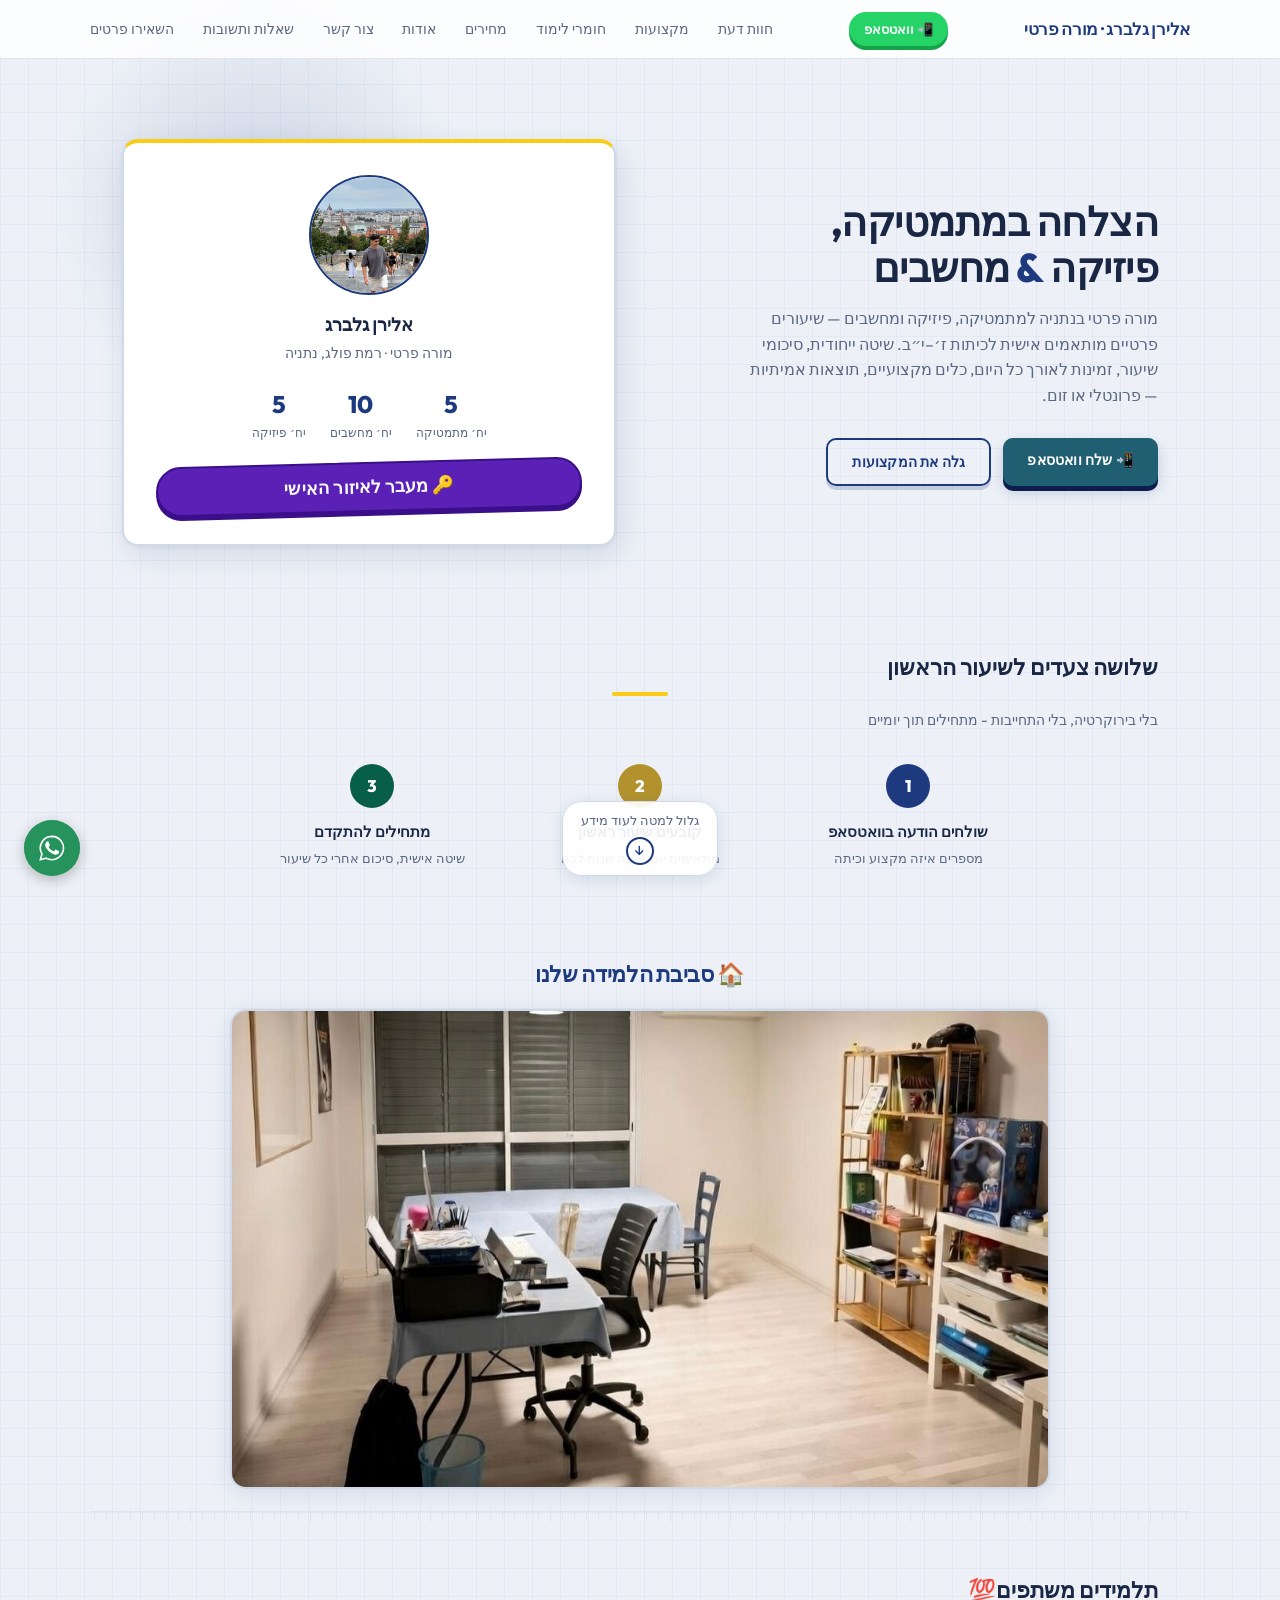
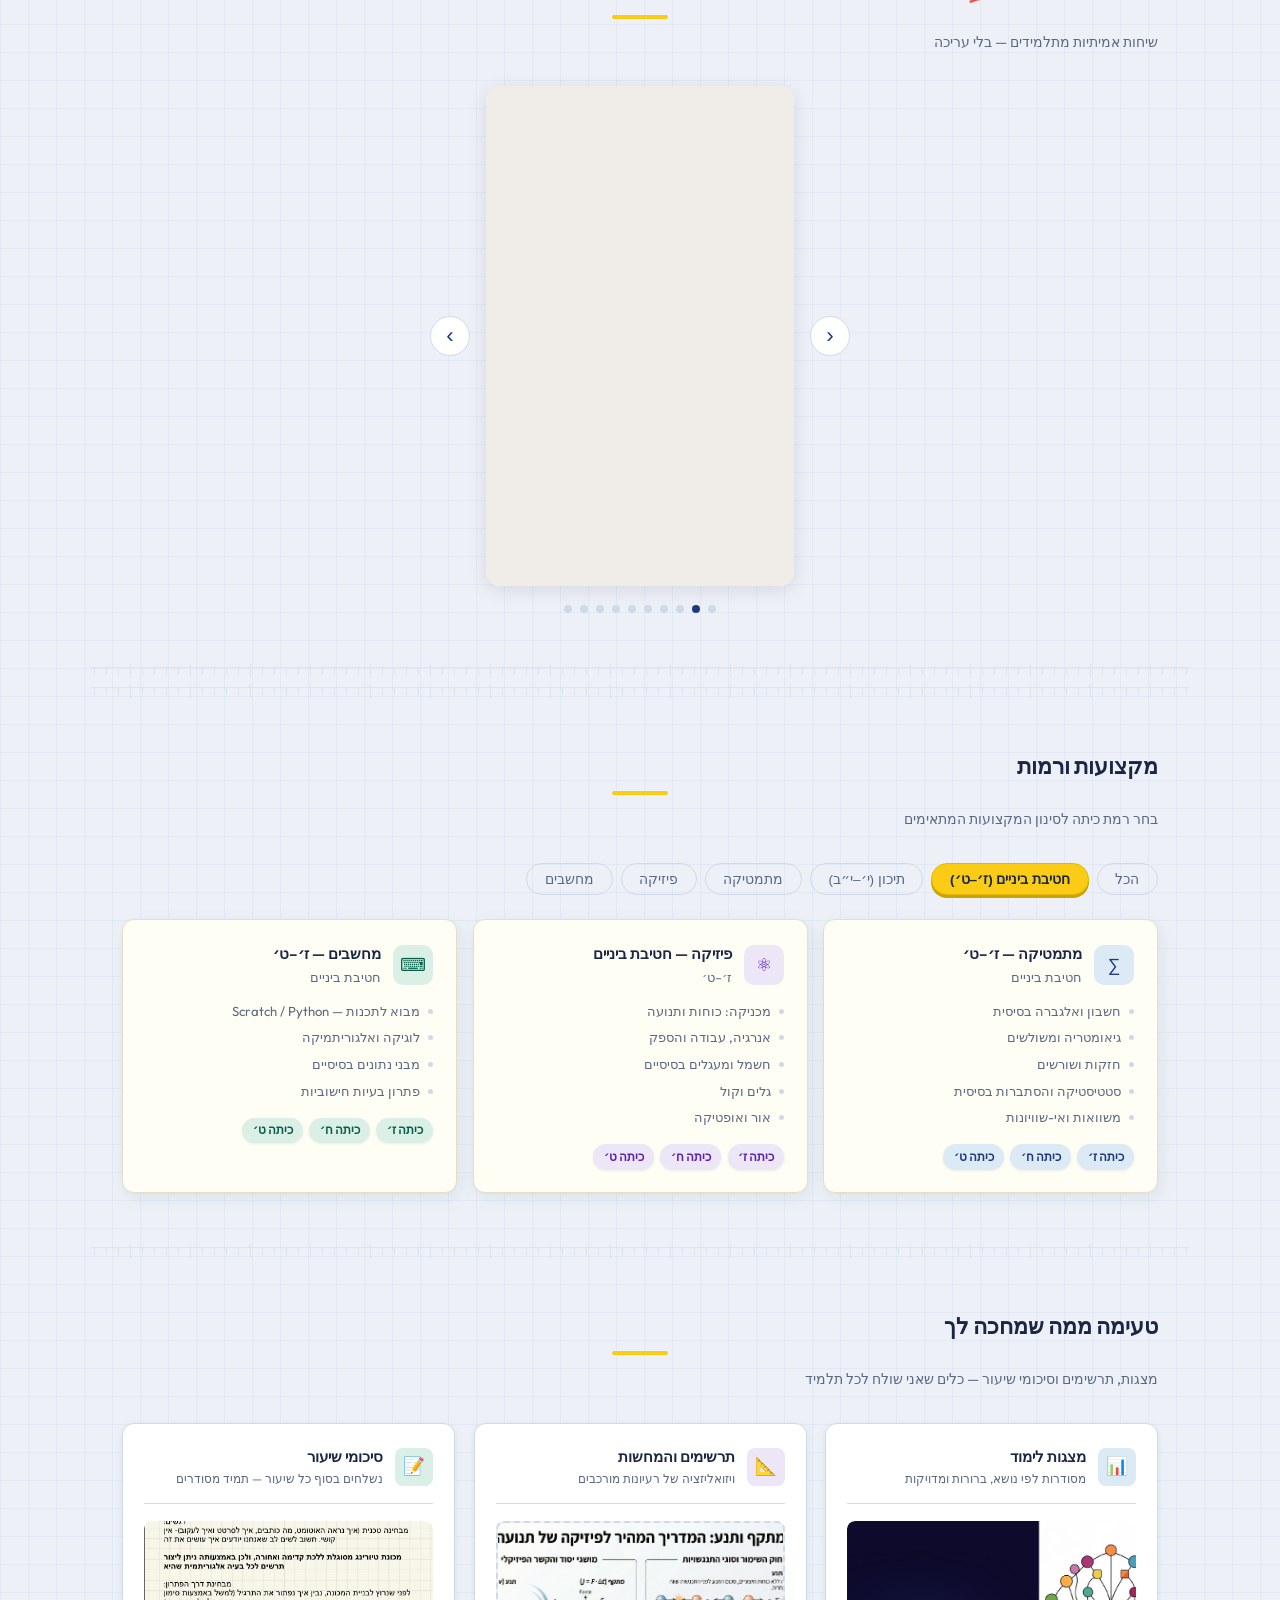
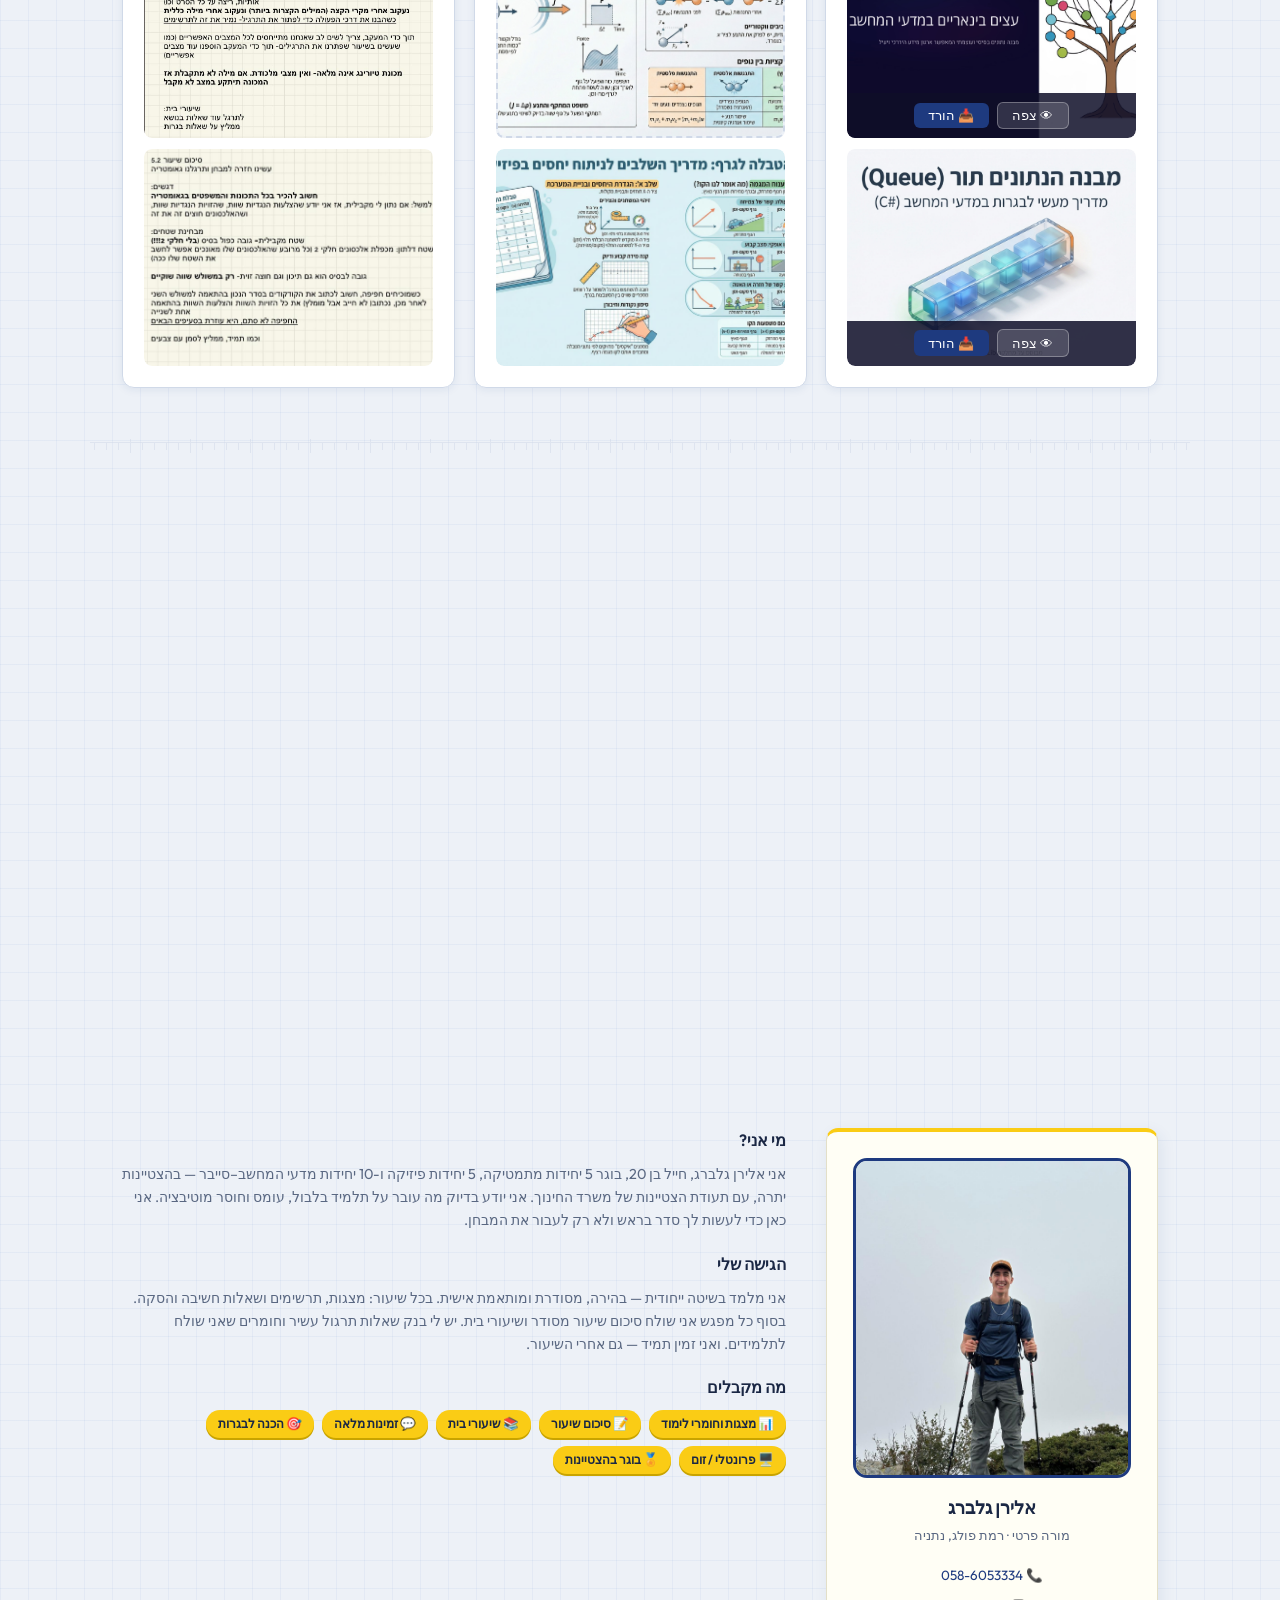
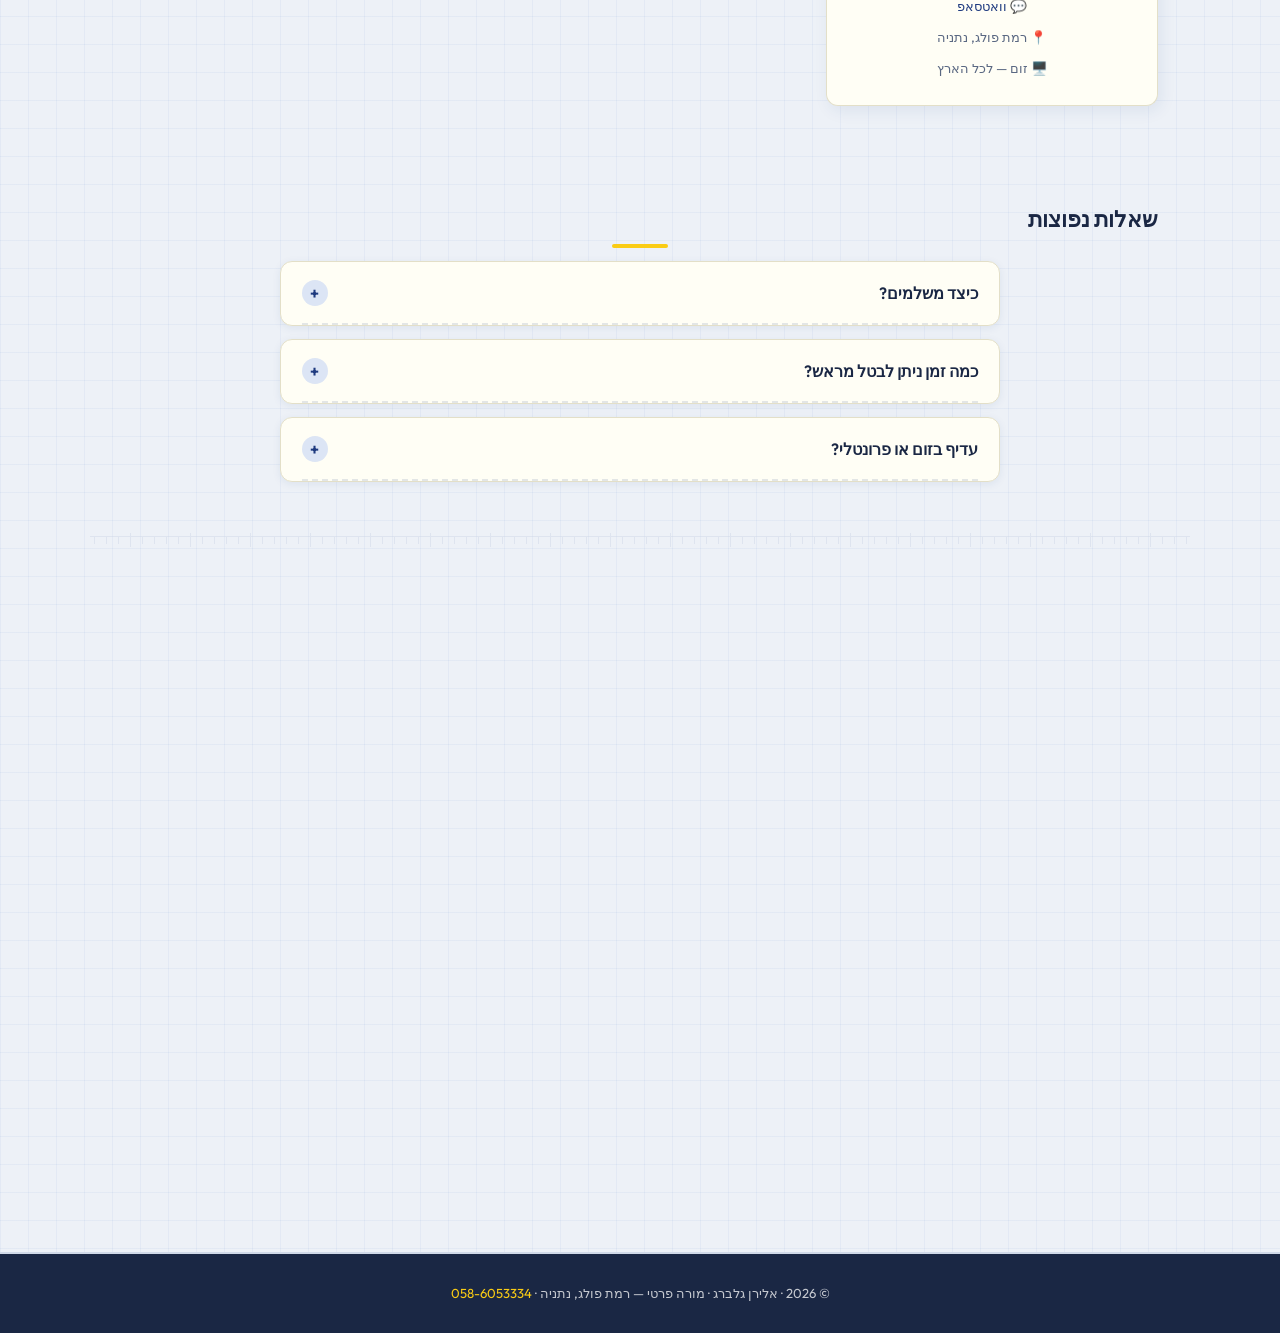
==== index.html @ 7b535baf "תיקון ביצועים: גלילה נתקעת בנייד - האנימציה הפועמת החליפה box-shadow box-shadow היה מונפש (הזוהר הפו" ====
<!DOCTYPE html>
<html lang="he" dir="rtl">
<head>
  <meta charset="UTF-8" />
  <meta name="viewport" content="width=device-width, initial-scale=1.0"/>
  <title>אלירן גלברג – מורה פרטי בנתניה למתמטיקה, פיזיקה ומחשבים</title>

  <!-- Google Search Console ownership verification -->
  <meta name="google-site-verification" content="GJCF4a9fQzvKTkBJ-kj8_UziBl5VFiiZdixkwzRqY7s" />

  <!-- Google Analytics (GA4) - checklist #3, docs/BUSINESS_AUDIT_CHECKLIST.md -->
  <script async src="https://www.googletagmanager.com/gtag/js?id=G-4ZDCJGZPZL"></script>
  <script>
    window.dataLayer = window.dataLayer || [];
    function gtag(){dataLayer.push(arguments);}
    gtag('js', new Date());
    gtag('config', 'G-4ZDCJGZPZL');
  </script>

  <meta name="description" content="אלירן גלברג, מורה פרטי בנתניה למתמטיקה, פיזיקה ומחשבים (כיתות ז׳–י״ב) - פרונטלי ברמת פולג או בזום לכל הארץ. שיטה ייחודית, סיכומי שיעור, שיעורי בית וזמינות מלאה לשאלות."/>
  <meta name="keywords" content="מורה פרטי, מתמטיקה, פיזיקה, מדעי המחשב, נתניה, רמת פולג, שיעורים פרטיים, בגרות"/>
  <link rel="canonical" href="https://elirangelberg.com/"/>
  <meta name="theme-color" content="#1e3a7f"/>

  <!-- Open Graph / WhatsApp / Facebook link previews -->
  <meta property="og:type" content="website"/>
  <meta property="og:locale" content="he_IL"/>
  <meta property="og:site_name" content="אלירן גלברג - מורה פרטי בנתניה"/>
  <meta property="og:title" content="אלירן גלברג – מורה פרטי בנתניה למתמטיקה, פיזיקה ומחשבים"/>
  <meta property="og:description" content="שיעורים פרטיים מותאמים אישית לכיתות ז׳–י״ב. שיטה ייחודית, סיכומי שיעור, זמינות לאורך כל היום - פרונטלי ברמת פולג נתניה, או בזום לכל הארץ."/>
  <meta property="og:url" content="https://elirangelberg.com/"/>
  <meta property="og:image" content="https://elirangelberg.com/images/img_1.jpg"/>

  <!-- Twitter/X card (falls back to the same OG tags almost everywhere, but
       some link-preview bots only look for these) -->
  <meta name="twitter:card" content="summary_large_image"/>
  <meta name="twitter:title" content="אלירן גלברג – מורה פרטי בנתניה למתמטיקה, פיזיקה ומחשבים"/>
  <meta name="twitter:description" content="שיעורים פרטיים מותאמים אישית לכיתות ז׳–י״ב - פרונטלי ברמת פולג נתניה, או בזום לכל הארץ."/>
  <meta name="twitter:image" content="https://elirangelberg.com/images/img_1.jpg"/>

  <!-- Inline SVG favicon - no separate icon file needed -->
  <link rel="icon" href="data:image/svg+xml,%3Csvg xmlns='http://www.w3.org/2000/svg' viewBox='0 0 100 100'%3E%3Crect width='100' height='100' rx='22' fill='%231e3a7f'/%3E%3Ctext x='50' y='70' font-size='58' text-anchor='middle'%3E%F0%9F%8E%93%3C/text%3E%3C/svg%3E"/>

  <script type="application/ld+json">
  {
    "@context": "https://schema.org",
    "@type": "Person",
    "name": "אלירן גלברג",
    "jobTitle": "מורה פרטי",
    "url": "https://elirangelberg.com",
    "image": "https://elirangelberg.com/images/img_1.jpg",
    "telephone": "+972586053334",
    "address": {
      "@type": "PostalAddress",
      "addressLocality": "נתניה",
      "addressRegion": "רמת פולג",
      "addressCountry": "IL"
    },
    "knowsAbout": ["מתמטיקה", "פיזיקה", "מדעי המחשב"],
    "areaServed": [
      { "@type": "City", "name": "נתניה" },
      { "@type": "AdministrativeArea", "name": "ישראל" }
    ],
    "makesOffer": [
      { "@type": "Offer", "itemOffered": { "@type": "Service", "name": "שיעורים פרטיים במתמטיקה בנתניה" } },
      { "@type": "Offer", "itemOffered": { "@type": "Service", "name": "שיעורים פרטיים בפיזיקה בנתניה" } },
      { "@type": "Offer", "itemOffered": { "@type": "Service", "name": "שיעורים פרטיים במדעי המחשב בנתניה" } }
    ]
  }
  </script>

  <link rel="preconnect" href="https://fonts.googleapis.com">
  <link rel="preconnect" href="https://fonts.gstatic.com" crossorigin>
  <link href="https://fonts.googleapis.com/css2?family=Outfit:wght@300;400;500;600;700;800&display=swap" rel="stylesheet">
  <style>
    :root {
      --bg: #edf1f7;
      --surface: #ffffff;
      --border: #d0d9e8;
      --text: #1a2744;
      --muted: #5a6882;
      --accent: #1e3a7f;
      --accent-light: #dce5f5;
      --tag-math: #1e3a7f;
      --tag-physics: #5b21b6;
      --tag-cs: #065f46;
      --radius: 12px;
      --shadow: 0 2px 8px rgba(30,58,127,0.08);
      --yellow: #FACC15;
      --navy-dark: #0d1e4d;
    }

    * { box-sizing: border-box; margin: 0; padding: 0; }

    body {
      font-family: 'Outfit', 'Segoe UI', 'Helvetica Neue', Arial, sans-serif;
      background-color: var(--bg);
      background-image:
        linear-gradient(rgba(99,132,199,0.07) 1px, transparent 1px),
        linear-gradient(90deg, rgba(99,132,199,0.07) 1px, transparent 1px);
      background-size: 28px 28px;
      color: var(--text);
      font-size: 15px;
      line-height: 1.6;
    }

    /* ─── NAV ─── */
    nav {
      background: rgba(255,255,255,0.82);
      backdrop-filter: blur(16px);
      -webkit-backdrop-filter: blur(16px);
      border-bottom: 1px solid rgba(208,217,232,0.7);
      position: sticky;
      top: 0;
      z-index: 100;
      padding: 0 2rem;
    }
    .nav-inner {
      max-width: 1100px;
      margin: auto;
      display: flex;
      align-items: center;
      justify-content: space-between;
      height: 58px;
    }
    .nav-logo {
      font-size: 1.05rem;
      font-weight: 700;
      color: var(--accent);
      text-decoration: none;
      letter-spacing: -0.3px;
    }
    .nav-links {
      display: flex;
      gap: 1.8rem;
      list-style: none;
    }
    .nav-links a {
      color: var(--muted);
      text-decoration: none;
      font-size: 0.88rem;
      transition: color .2s;
    }
    .nav-links a:hover { color: var(--accent); }
    .nav-wa-btn {
      box-shadow: 0 4px 0 #15a349;
      display: inline-flex;
      align-items: center;
      gap: .4rem;
      background: #25d366;
      color: #fff !important;
      text-decoration: none;
      font-size: .82rem;
      font-weight: 600;
      padding: .4rem .95rem;
      border-radius: 20px;
      white-space: nowrap;
      transition: background .2s, transform .15s;
      flex-shrink: 0;
    }
    .nav-wa-btn:hover { background: #1ebe5a; transform: scale(1.04); box-shadow: 0 3px 0 #15a349; }

    .portal-btn {
      display: block;
      width: 100%;
      margin-top: 1.25rem;
      text-align: center;
      box-sizing: border-box;
    }
    /* Deliberately breaks from the navy .btn-primary look used everywhere
       else on the page - violet + a slight tilt, so this one CTA (the
       actual product, not just a marketing link) doesn't blend into the
       row of navy buttons around it. Violet instead of yellow: the key
       emoji itself renders yellow/gold, so a yellow button swallowed it -
       violet (already used for the physics tag elsewhere on the page)
       makes the emoji pop instead of disappearing into the background. */
    .btn.portal-btn {
      background: var(--tag-physics);
      color: #fff !important;
      border: 2px solid #3b0f8a;
      border-radius: 999px;
      box-shadow: 0 4px 0 #3b0f8a;
      transform: rotate(-1.5deg);
      font-size: 1.1rem;
      font-weight: 700;
      padding: .55rem 1.25rem;
      white-space: nowrap;
    }
    .btn.portal-btn:hover {
      background: var(--tag-physics);
      transform: rotate(0deg) translateY(-2px);
      box-shadow: 0 6px 0 #3b0f8a;
    }
    .btn.portal-btn:active {
      transform: rotate(0deg) translateY(2px);
      box-shadow: 0 1px 0 #3b0f8a;
    }

    /* ─── HERO ─── */
    .hero {
      position: relative;
      max-width: 1100px;
      margin: 0 auto;
      padding: 5rem 2rem 3.5rem;
      display: grid;
      grid-template-columns: 1fr 1fr;
      gap: 3rem;
      align-items: center;
    }
    /* Slow-drifting blurred glow behind the hero - ambient movement instead
       of a static flat background, the kind of subtle motion that reads as
       "considered" rather than "AI template" without being distracting. */
    .hero-glow {
      position: absolute;
      top: -60px;
      inset-inline-end: -40px;
      width: 420px;
      height: 420px;
      background: radial-gradient(circle, rgba(30,58,127,0.16) 0%, rgba(30,58,127,0) 70%);
      filter: blur(10px);
      pointer-events: none;
      z-index: 0;
      will-change: transform;
      animation: heroGlowDrift 14s ease-in-out infinite;
    }
    @keyframes heroGlowDrift {
      0%, 100% { transform: translate(0, 0) scale(1); }
      50% { transform: translate(-24px, 20px) scale(1.08); }
    }
    .hero-text, .hero-card { position: relative; z-index: 1; }
    @media (prefers-reduced-motion: reduce) {
      .hero-glow { animation: none; }
    }
    .hero-text h1 {
      font-size: 2.5rem;
      font-weight: 800;
      line-height: 1.15;
      letter-spacing: -0.5px;
      margin-bottom: 1rem;
    }
    .hero-text h1 span { color: var(--accent); }
    .hero-text p {
      color: var(--muted);
      font-size: 1rem;
      max-width: 420px;
      margin-bottom: 2rem;
    }
    .hero-btns { display: flex; gap: .75rem; flex-wrap: wrap; }
    .btn {
      display: inline-block;
      padding: .65rem 1.5rem;
      border-radius: 10px;
      font-size: .9rem;
      font-weight: 600;
      cursor: pointer;
      text-decoration: none;
      transition: transform .1s ease, box-shadow .1s ease;
      letter-spacing: 0.2px;
    }
    .btn-primary {
      background: var(--accent);
      color: #fff;
      box-shadow: 0 5px 0 var(--navy-dark), 0 6px 14px rgba(30,58,127,0.22);
      transform: translateY(-2px);
    }
    .btn-primary:hover {
      background: #162f6a;
      transform: translateY(0px);
      box-shadow: 0 2px 0 var(--navy-dark), 0 3px 8px rgba(30,58,127,0.18);
    }
    .btn-outline {
      border: 2px solid var(--accent);
      color: var(--accent);
      background: transparent;
      box-shadow: 0 4px 0 rgba(30,58,127,0.2);
      transform: translateY(-2px);
    }
    .btn-outline:hover {
      background: var(--accent-light);
      transform: translateY(0px);
      box-shadow: 0 1px 0 rgba(30,58,127,0.15);
    }

    .hero-card {
      background: #ffffff;
      border: 2px solid var(--border);
      border-top: 4px solid var(--yellow);
      border-radius: 16px;
      padding: 2rem;
      box-shadow: 6px 10px 30px rgba(30,58,127,0.12), 0 2px 6px rgba(0,0,0,0.05);
      text-align: center;
      animation: float 5s ease-in-out infinite;
    }
    @keyframes float {
      0%, 100% { transform: translateY(0px); }
      50% { transform: translateY(-8px); }
    }
    .hero-avatar {
      width: 80px;
      height: 80px;
      border-radius: 50%;
      background: var(--accent-light);
      border: 2px solid var(--accent);
      display: flex;
      align-items: center;
      justify-content: center;
      font-size: 2rem;
      margin: 0 auto 1rem;
      color: var(--accent);
    }
    .hero-card h3 { font-size: 1.1rem; font-weight: 600; margin-bottom: .25rem; }
    .hero-card .subtitle { color: var(--muted); font-size: .85rem; margin-bottom: 1.25rem; }
    .stat-row { display: flex; justify-content: center; gap: 1.5rem; }
    .stat { text-align: center; }
    .stat-num { font-size: 1.5rem; font-weight: 800; color: var(--accent); }
    .stat-label { font-size: .75rem; color: var(--muted); }

    /* ─── FLOATING WHATSAPP BUTTON ─── */
    .floating-wa {
      position: fixed;
      bottom: 24px;
      left: 24px;
      z-index: 250;
      width: 56px;
      height: 56px;
      border-radius: 50%;
      background: #25945c;
      display: flex;
      align-items: center;
      justify-content: center;
      box-shadow: 0 4px 14px rgba(0,0,0,0.25);
      animation: fadeInScale 0.5s ease 0.8s both;
    }
    .floating-wa:hover { transform: scale(1.05); }
    @keyframes fadeInScale {
      from { opacity: 0; transform: scale(0.6); }
      to { opacity: 1; transform: scale(1); }
    }
    /* The pulse is a separate layer that only animates transform/opacity
       (compositor-only properties) instead of animating box-shadow on the
       button itself - animating box-shadow forces a repaint on every frame,
       which is exactly what was causing the scroll jank on mobile (a
       position:fixed element repainting throughout the whole page, not
       just near the hero). transform/opacity run on the GPU compositor
       thread and don't touch layout or paint during scroll. */
    .floating-wa::after {
      content: '';
      position: absolute;
      inset: 0;
      border-radius: 50%;
      background: rgba(37,148,92,0.55);
      z-index: -1;
      animation: pulseRing 2.4s ease-out 2s infinite;
    }
    @keyframes pulseRing {
      0% { transform: scale(1); opacity: 0.6; }
      100% { transform: scale(1.7); opacity: 0; }
    }
    /* Hero WhatsApp CTA gets the same pulse-ring treatment - scoped to this
       one class so it doesn't apply to every .btn-primary on the page
       (pricing, contact form, etc.), just the single highest-intent action
       above the fold. */
    .hero-wa-pulse { position: relative; }
    .hero-wa-pulse::after {
      content: '';
      position: absolute;
      inset: 0;
      border-radius: inherit;
      background: rgba(37,148,92,0.4);
      z-index: -1;
      animation: pulseRing 2.4s ease-out 2.5s infinite;
    }
    @media (prefers-reduced-motion: reduce) {
      .floating-wa::after, .hero-wa-pulse::after { animation: none; display: none; }
    }

    /* ─── HOW IT WORKS (3 steps) ─── */
    .steps-row { display: flex; justify-content: center; gap: 1.75rem; flex-wrap: wrap; }
    .step { flex: 1 1 200px; max-width: 240px; text-align: center; }
    .step-num {
      width: 44px; height: 44px; margin: 0 auto 0.75rem;
      border-radius: 50%; display: flex; align-items: center; justify-content: center;
      font-weight: 800; font-size: 1.05rem; color: #fff;
    }
    .step:nth-child(1) .step-num { background: var(--accent); }
    .step:nth-child(2) .step-num { background: #b3922e; }
    .step:nth-child(3) .step-num { background: var(--tag-cs); }
    .step-title { font-size: .92rem; font-weight: 700; margin-bottom: .3rem; }
    .step-sub { font-size: .8rem; color: var(--muted); }

    /* ─── SCROLL INDICATOR ─── */
    .scroll-indicator {
      position: fixed;
      bottom: 24px;
      left: 50%;
      transform: translateX(-50%);
      z-index: 200;
      display: flex;
      flex-direction: column;
      align-items: center;
      gap: 6px;
      cursor: pointer;
      color: var(--muted);
      font-size: 0.82rem;
      background: rgba(255,255,255,0.92);
      border: 1px solid var(--border);
      border-radius: 20px;
      padding: 8px 18px 10px;
      box-shadow: 0 4px 16px rgba(30,58,127,0.13);
      transition: opacity 0.4s ease, visibility 0.4s ease;
      white-space: nowrap;
      animation: fadeInUp 1s ease 0.8s both;
    }
    .scroll-indicator.hidden {
      opacity: 0;
      visibility: hidden;
      pointer-events: none;
    }
    .scroll-arrow {
      width: 28px;
      height: 28px;
      border: 2px solid var(--accent);
      border-radius: 50%;
      display: flex;
      align-items: center;
      justify-content: center;
      font-size: 1rem;
      color: var(--accent);
      animation: bounce 1.8s ease-in-out infinite;
    }
    @keyframes bounce {
      0%, 100% { transform: translateY(0); }
      50% { transform: translateY(5px); }
    }
    @keyframes fadeInUp {
      from { opacity: 0; transform: translateX(-50%) translateY(10px); }
      to { opacity: 1; transform: translateX(-50%) translateY(0); }
    }

    /* ─── SECTION ─── */
    section { max-width: 1100px; margin: 0 auto; padding: 3rem 2rem; }
    .section-title {
      font-size: 1.4rem;
      font-weight: 700;
      margin-bottom: .8rem;
      color: var(--text);
    }
    .section-title::after {
      content: '';
      display: block;
      width: 56px;
      height: 4px;
      background: var(--yellow);
      border-radius: 2px;
      margin: 6px auto 0;
    }
    .section-sub {
      color: var(--muted);
      font-size: .9rem;
      margin-bottom: 2rem;
    }
    hr.divider {
      border: none;
      max-width: 1100px;
      margin: 0 auto;
      height: 20px;
      background-image:
        linear-gradient(var(--border) 1px, transparent 1px),
        repeating-linear-gradient(90deg, var(--border) 0, var(--border) 1px, transparent 1px, transparent 12px),
        repeating-linear-gradient(90deg, var(--border) 0, var(--border) 1px, transparent 1px, transparent 60px);
      background-size: 100% 8px, 12px 8px, 60px 14px;
      background-position: center center, center center, center center;
      background-repeat: no-repeat, repeat-x, repeat-x;
      opacity: 0.5;
    }

    /* ─── TABS ─── */
    .tabs {
      display: flex;
      gap: .5rem;
      margin-bottom: 1.5rem;
      flex-wrap: wrap;
    }
    .tab {
      padding: .45rem 1.1rem;
      border-radius: 999px;
      border: 1.5px solid var(--border);
      background: transparent;
      font-size: .85rem;
      cursor: pointer;
      color: var(--muted);
      transition: all .2s;
    }
    .tab.active, .tab:hover {
      background: var(--yellow);
      color: var(--text);
      border-color: #e8b800;
      box-shadow: 0 3px 0 #c9a400;
      font-weight: 600;
    }

    /* ─── SUBJECT CARDS ─── */
    .cards-grid {
      display: grid;
      grid-template-columns: repeat(auto-fill, minmax(280px, 1fr));
      gap: 1rem;
    }
    .card {
      position: relative;
      overflow: hidden;
      background: #fffef5;
      border: 1px solid #e3dfc8;
      border-radius: var(--radius);
      padding: 1.4rem;
      box-shadow: 3px 5px 18px rgba(30,58,127,0.08), 0 1px 3px rgba(0,0,0,0.04);
      transition: box-shadow .25s, transform .25s;
      transform-origin: center center;
    }
    /* Cursor-following spotlight - a soft light that tracks the pointer,
       shown only on hover (JS sets --mx/--my per pointer position). */
    .card::before {
      content: '';
      position: absolute;
      inset: 0;
      background: radial-gradient(220px circle at var(--mx, 50%) var(--my, 50%), rgba(30,58,127,0.10), transparent 70%);
      opacity: 0;
      transition: opacity .3s;
      pointer-events: none;
    }
    .card:hover::before { opacity: 1; }
    .card:nth-child(3n+1) { transform: rotate(-0.7deg); }
    .card:nth-child(3n+2) { transform: rotate(0.5deg); }
    .card:nth-child(3n+3) { transform: rotate(-0.4deg); }
    .card:hover {
      box-shadow: 4px 10px 28px rgba(30,58,127,0.14);
      transform: rotate(0deg) translateY(-4px) !important;
    }

    .card-header {
      display: flex;
      align-items: center;
      gap: .75rem;
      margin-bottom: .85rem;
    }
    .card-icon {
      width: 40px;
      height: 40px;
      border-radius: 10px;
      display: flex;
      align-items: center;
      justify-content: center;
      font-size: 1.1rem;
      flex-shrink: 0;
    }
    .icon-math { background: #dbeaf5; color: var(--tag-math); }
    .icon-phys { background: #ece6f7; color: var(--tag-physics); }
    .icon-cs   { background: #daf0e7; color: var(--tag-cs); }
    .icon-gen  { background: #fef3e2; color: #8a5c00; }

    .card-title { font-size: .95rem; font-weight: 600; }
    .card-sub   { font-size: .8rem; color: var(--muted); }

    .topics { list-style: none; display: flex; flex-direction: column; gap: .35rem; }
    .topics li {
      font-size: .82rem;
      color: var(--muted);
      display: flex;
      align-items: center;
      gap: .5rem;
    }
    .topics li::before {
      content: '';
      width: 5px;
      height: 5px;
      border-radius: 50%;
      background: var(--border);
      flex-shrink: 0;
    }

    .card-badges {
      display: flex;
      flex-wrap: wrap;
      gap: .4rem;
      margin-top: 1rem;
    }
    .badge {
      font-size: .72rem;
      padding: .22rem .65rem;
      border-radius: 999px;
      font-weight: 600;
      box-shadow: 0 1px 3px rgba(0,0,0,0.08);
    }
    .badge-math  { background: #dbeaf5; color: var(--tag-math); }
    .badge-phys  { background: #ece6f7; color: var(--tag-physics); }
    .badge-cs    { background: #daf0e7; color: var(--tag-cs); }
    .badge-units { background: #fef3e2; color: #6b4500; }

    /* ─── ABOUT ─── */
    .about-grid {
      display: grid;
      grid-template-columns: 1fr 2fr;
      gap: 2.5rem;
      align-items: start;
    }
    .about-sidebar {
      background: #fffef5;
      border: 1px solid #e3dfc8;
      border-top: 4px solid var(--yellow);
      border-radius: var(--radius);
      padding: 1.6rem;
      text-align: center;
      box-shadow: 3px 5px 16px rgba(30,58,127,0.08);
    }
    .about-avatar {
      width: 90px;
      height: 90px;
      border-radius: 50%;
      background: var(--accent-light);
      border: 2px solid var(--accent);
      display: flex;
      align-items: center;
      justify-content: center;
      font-size: 2.2rem;
      margin: 0 auto 1rem;
      color: var(--accent);
    }
    .about-name { font-size: 1.1rem; font-weight: 600; margin-bottom: .2rem; }
    .about-role { font-size: .82rem; color: var(--muted); margin-bottom: 1.2rem; }
    .contact-list { list-style: none; display: flex; flex-direction: column; gap: .6rem; }
    .contact-list li { font-size: .84rem; color: var(--muted); }
    .contact-list a { color: var(--accent); text-decoration: none; }
    .about-body h3 { font-size: 1rem; font-weight: 600; margin-bottom: .6rem; }
    .about-body p { color: var(--muted); font-size: .9rem; margin-bottom: 1.2rem; }
    .about-tags { display: flex; flex-wrap: wrap; gap: .5rem; margin-top: .5rem; }
    .about-tag {
      background: var(--yellow);
      color: var(--text);
      font-size: .78rem;
      font-weight: 600;
      padding: .25rem .75rem;
      border-radius: 999px;
      box-shadow: 0 2px 0 #c9a400;
    }

    /* ─── TESTIMONIALS ─── */
    .testimonials-wrapper {
      position: relative;
      overflow: hidden;
    }
    .testimonials-track {
      display: flex;
      gap: 1.2rem;
      transition: transform .45s cubic-bezier(.4,0,.2,1);
    }
    .testimonial-card {
      background: var(--surface);
      border: 1px solid var(--border);
      border-radius: 14px;
      padding: 1.6rem 1.8rem;
      min-width: calc(33.333% - .8rem);
      flex-shrink: 0;
      box-shadow: 0 1px 4px rgba(0,0,0,.06);
      display: flex;
      flex-direction: column;
      gap: .9rem;
    }
    .testimonial-quote {
      font-size: .93rem;
      color: var(--text);
      line-height: 1.65;
      flex: 1;
      position: relative;
      padding-right: 1.4rem;
    }
    .testimonial-quote::before {
      content: '"';
      position: absolute;
      right: 0;
      top: -.15rem;
      font-size: 2.2rem;
      color: var(--accent);
      line-height: 1;
      font-family: Georgia, serif;
    }
    .testimonial-footer {
      display: flex;
      align-items: center;
      gap: .75rem;
      padding-top: .8rem;
      border-top: 1px solid var(--border);
    }
    .testimonial-avatar {
      width: 38px;
      height: 38px;
      border-radius: 50%;
      background: var(--accent-light);
      color: var(--accent);
      display: flex;
      align-items: center;
      justify-content: center;
      font-size: 1rem;
      flex-shrink: 0;
    }
    .testimonial-name { font-size: .85rem; font-weight: 600; }
    .testimonial-detail { font-size: .76rem; color: var(--muted); }
    .testimonial-stars { margin-right: auto; color: #f4b942; font-size: .85rem; letter-spacing: 1px; }
    .carousel-controls {
      display: flex;
      align-items: center;
      justify-content: center;
      gap: 1rem;
      margin-top: 1.5rem;
    }
    .carousel-btn {
      width: 36px; height: 36px;
      border-radius: 50%;
      border: 1.5px solid var(--border);
      background: var(--surface);
      color: var(--text);
      font-size: 1rem;
      cursor: pointer;
      display: flex; align-items: center; justify-content: center;
      transition: all .2s;
    }
    .carousel-btn:hover { border-color: var(--accent); color: var(--accent); background: var(--accent-light); }
    .carousel-dots { display: flex; gap: .4rem; }
    .carousel-dot {
      width: 7px; height: 7px;
      border-radius: 50%;
      background: var(--border);
      cursor: pointer;
      transition: background .2s, transform .2s;
      border: none;
    }
    .carousel-dot.active { background: var(--accent); transform: scale(1.3); }
    @media (max-width: 720px) {
      .testimonial-card { min-width: 100%; }
    }
    @media (min-width: 721px) and (max-width: 1000px) {
      .testimonial-card { min-width: calc(50% - .6rem); }
    }

    /* ─── GALLERY ─── */
    .gallery-wrapper {
      display: flex;
      align-items: center;
      gap: 1rem;
      max-width: 420px;
      margin: 0 auto 1.2rem;
      position: relative;
    }
    .gallery-track-wrap {
      flex: 1;
      overflow: hidden;
      border-radius: 14px;
      box-shadow: 0 4px 20px rgba(0,0,0,0.1);
    }
    .gallery-track {
      display: flex;
      transition: transform .4s cubic-bezier(.4,0,.2,1);
    }
    .gallery-slide {
      min-width: 100%;
      height: 500px;
    }
    .gallery-slide img {
      width: 100%;
      height: 100%;
      display: block;
      border-radius: 14px;
      /* The testimonial screenshots come in wildly different aspect ratios
         (checked: from 0.53 to 2.41 width/height across the set) - without
         a fixed slide height, the flex row's default stretch behavior made
         every slide as tall as the tallest one, leaving shorter/wider
         images looking cut off. A fixed height + object-fit:contain shows
         every image in full every time, letterboxed on its own background
         color instead. */
      object-fit: contain;
      object-position: center;
      background: #f0ede8;
    }
    .gallery-btn {
      background: var(--surface);
      border: 1.5px solid var(--border);
      border-radius: 50%;
      width: 40px;
      height: 40px;
      font-size: 1.4rem;
      cursor: pointer;
      color: var(--accent);
      display: flex;
      align-items: center;
      justify-content: center;
      flex-shrink: 0;
      transition: background .2s;
      line-height: 1;
    }
    .gallery-btn:hover { background: var(--accent); color: #fff; border-color: var(--accent); }
    .gallery-dots {
      display: flex;
      justify-content: center;
      gap: .5rem;
      margin-top: .2rem;
    }
    .dot {
      width: 8px;
      height: 8px;
      border-radius: 50%;
      background: var(--border);
      cursor: pointer;
      transition: background .2s;
    }
    .dot.active { background: var(--accent); }

    /* ─── PREVIEW ─── */
    .preview-grid {
      display: grid;
      grid-template-columns: repeat(3, 1fr);
      gap: 1.2rem;
    }
    @media (max-width: 800px) {
      .preview-grid { grid-template-columns: 1fr; }
    }
    .preview-col {
      background: var(--surface);
      border: 1px solid var(--border);
      border-radius: var(--radius);
      padding: 1.3rem;
      box-shadow: var(--shadow);
    }
    .preview-col-header {
      display: flex;
      align-items: center;
      gap: .75rem;
      margin-bottom: 1.1rem;
      padding-bottom: .9rem;
      border-bottom: 1px solid var(--border);
    }
    .preview-col-icon {
      width: 38px;
      height: 38px;
      border-radius: 8px;
      display: flex;
      align-items: center;
      justify-content: center;
      font-size: 1.1rem;
      flex-shrink: 0;
    }
    .preview-col-title { font-size: .95rem; font-weight: 600; }
    .preview-col-sub   { font-size: .75rem; color: var(--muted); }
    .preview-slots     { display: flex; flex-direction: column; gap: .7rem; }
    .preview-slot {
      border-radius: 8px;
      overflow: hidden;
      aspect-ratio: 4/3;
      display: flex;
      align-items: center;
      justify-content: center;
      flex-direction: column;
      gap: .4rem;
    }
    .preview-slot:hover .lbx-hint { opacity: 1 !important; }
    .preview-slot img {
      width: 100%;
      height: 100%;
      object-fit: cover;
      border-radius: 8px;
      display: block;
    }
    .preview-slot.empty {
      border: 2px dashed var(--border);
      background: var(--bg);
      cursor: default;
    }
    .preview-slot-icon { font-size: 1.4rem; color: var(--border); }
    .preview-slot-text { font-size: .75rem; color: var(--muted); }

    /* ─── QUOTE CARDS ─── */
    .quotes-grid {
      display: grid;
      grid-template-columns: repeat(auto-fill, minmax(260px, 1fr));
      gap: 1rem;
      margin-top: 2rem;
    }
    .quote-card {
      background: #fffef0;
      border: none;
      border-radius: var(--radius);
      border-top: 4px solid var(--yellow);
      padding: 1.4rem;
      box-shadow: 3px 6px 16px rgba(0,0,0,0.09);
      display: flex;
      flex-direction: column;
      gap: 1rem;
      position: relative;
    }
    .quote-card::before {
      content: '״';
      font-size: 3rem;
      color: var(--accent-light);
      position: absolute;
      top: .2rem;
      right: 1rem;
      line-height: 1;
      font-family: Georgia, serif;
    }
    .quote-text {
      font-size: .88rem;
      color: var(--muted);
      line-height: 1.7;
      padding-top: .8rem;
    }
    .quote-meta {
      display: flex;
      align-items: center;
      gap: .5rem;
      flex-wrap: wrap;
      margin-top: auto;
    }
    .quote-grade {
      font-size: .78rem;
      font-weight: 600;
      color: var(--text);
    }
    .quote-subject {
      font-size: .72rem;
      padding: .2rem .65rem;
      border-radius: 999px;
      font-weight: 500;
    }
    .badge-math-q { background: #dbeaf5; color: var(--tag-math); }
    .badge-phys-q { background: #ece6f7; color: var(--tag-physics); }
    .badge-cs-q   { background: #daf0e7; color: var(--tag-cs); }

    /* ─── FOOTER ─── */
    footer {
      border-top: 2px solid var(--border);
      background: #1a2744;
      color: rgba(255,255,255,0.75) !important;
      padding: 1.8rem 2rem;
      text-align: center;
      color: rgba(255,255,255,0.65);
      font-size: .82rem;
    }

    /* ─── NAV TOGGLE ─── */
    .nav-toggle {
      display: none;
      background: none;
      border: none;
      font-size: 1.5rem;
      cursor: pointer;
      color: var(--text);
      padding: .3rem .6rem;
      border-radius: 6px;
      line-height: 1;
    }
    .nav-toggle:hover { background: var(--accent-light); }

    /* ─── RESPONSIVE ─── */
    @media (max-width: 720px) {
      /* NAV */
      .nav-toggle { display: flex; align-items: center; }
      nav { padding: 0 1rem; }
      .nav-links {
        display: none;
        position: absolute;
        top: 58px;
        left: 0;
        right: 0;
        background: rgba(255,255,255,0.96);
        border-bottom: 2px solid var(--border);
        flex-direction: column;
        gap: 0;
        z-index: 99;
        box-shadow: 0 4px 12px rgba(0,0,0,.1);
      }
      .nav-links.open { display: flex; }
      .nav-links li { border-bottom: 1px solid var(--border); }
      .nav-links a { display: block; padding: .75rem 1.5rem; font-size: .95rem; }

      /* HERO */
      .hero { grid-template-columns: 1fr; padding-top: 2rem; }
      .hero-card {
        order: -1;
        display: block;
        max-width: 280px;
        margin: 0 auto;
        padding: 1.5rem 1.2rem 1.2rem;
      }
      .stat-row { gap: 1rem; }
      .stat-num { font-size: 1.1rem; }

      /* GALLERY */
      .gallery-wrapper { max-width: 100%; gap: 0; }
      .gallery-slide { height: 380px; }
      .gallery-btn {
        position: absolute;
        top: 50%;
        transform: translateY(-50%);
        z-index: 10;
        background: rgba(255,255,255,0.85);
      }
      .gallery-prev { right: 8px; }
      .gallery-next { left: 8px; }

      /* ABOUT */
      .about-grid { grid-template-columns: 1fr; }
    }

    /* ─── PANEL ANIMATION ─── */
    .tab-panel { display: none; }
    .tab-panel.active { display: block; }

    /* ─── FAQ ─── */
    .faq-list { max-width: 720px; margin: 0 auto; display: flex; flex-direction: column; gap: .8rem; }
    .faq-item {
      background: #fffef5;
      border: 1px solid #e3dfc8;
      border-radius: var(--radius);
      overflow: hidden;
      box-shadow: var(--shadow);
      transition: box-shadow .2s;
    }
    .faq-item:hover { box-shadow: 0 4px 18px rgba(30,58,127,0.11); }
    .faq-q {
      width: 100%; text-align: right; background: none; border: none;
      padding: 1.1rem 1.3rem;
      font-family: inherit; font-size: 1rem; font-weight: 600;
      color: var(--text); cursor: pointer;
      display: flex; justify-content: space-between; align-items: center; gap: .8rem;
    }
    .faq-q .faq-icon {
      flex-shrink: 0; width: 26px; height: 26px; border-radius: 50%;
      background: var(--accent-light); color: var(--accent);
      display: flex; align-items: center; justify-content: center;
      font-size: 1rem; font-weight: 700; transition: transform .3s, background .3s;
    }
    .faq-item.open .faq-q .faq-icon {
      transform: rotate(45deg);
      background: var(--yellow); color: var(--navy-dark);
    }
    .faq-a {
      max-height: 0; overflow: hidden;
      transition: max-height .35s ease, padding .3s;
      padding: 0 1.3rem;
      color: var(--muted); font-size: .92rem; line-height: 1.7;
    }
    /* Must clear the tallest answer at the narrowest width - the cancellation
       policy answer alone measures ~225px on a 375px screen, so the old
       200px clamp silently cut off its last line. */
    .faq-item.open .faq-a { max-height: 420px; padding: 0 1.3rem 1.1rem; }
    .faq-divider {
      border: none;
      border-top: 2px dashed rgba(30,58,127,0.12);
      margin: 0 1.3rem;
    }
    .faq-item.open .faq-divider { display: none; }

    /* ─── LEAD FORM ─── */
    .lead-card {
      max-width: 560px;
      margin: 0 auto;
      background: var(--surface);
      border: 2px solid var(--border);
      border-top: 4px solid var(--accent);
      border-radius: 16px;
      padding: 2rem;
      box-shadow: 6px 10px 30px rgba(30,58,127,0.1), 0 2px 6px rgba(0,0,0,0.04);
    }
    .lead-grid { display: grid; grid-template-columns: 1fr 1fr; gap: .85rem; margin-top: 1.2rem; }
    .lead-field { display: flex; flex-direction: column; gap: .35rem; }
    .lead-field.full { grid-column: 1 / -1; }
    .lead-field label { font-size: .82rem; font-weight: 600; color: var(--text); }
    .lead-field input,
    .lead-field select,
    .lead-field textarea {
      font-family: inherit;
      font-size: .92rem;
      padding: .6rem .75rem;
      border: 1.5px solid var(--border);
      border-radius: 10px;
      background: var(--bg);
      color: var(--text);
    }
    .lead-field input:focus,
    .lead-field select:focus,
    .lead-field textarea:focus {
      outline: none;
      border-color: var(--accent);
    }
    .lead-field textarea { resize: vertical; min-height: 4.5rem; }
    /* Honeypot - present in the DOM (so a bot filling every field finds
       it) but never visible or reachable by a real visitor tabbing
       through the form. display:none is deliberately NOT used here -
       some bots specifically skip hidden fields, this doesn't. */
    .lead-hp {
      position: absolute;
      width: 1px; height: 1px;
      overflow: hidden;
      clip: rect(0,0,0,0);
      white-space: nowrap;
    }
    .lead-submit-row { margin-top: 1.3rem; display: flex; justify-content: center; }
    .lead-msg { margin-top: 1rem; text-align: center; font-size: .9rem; }
    .lead-msg.success { color: #1a7a4a; }
    .lead-msg.error { color: #b3261e; }

    /* Scroll-in animations. The .reveal class is added only by JS
       (see the script near the end of body), so with JS disabled
       nothing is ever hidden - this is additive, not required. */
    .reveal {
      opacity: 0;
      transform: translateY(28px);
      transition: opacity .7s cubic-bezier(.22,1,.36,1), transform .7s cubic-bezier(.22,1,.36,1);
      will-change: opacity, transform;
    }
    .reveal.is-visible {
      opacity: 1;
      transform: translateY(0);
    }
    @media (prefers-reduced-motion: reduce) {
      .reveal { transition: none; opacity: 1; transform: none; }
    }
  </style>
</head>
<body>

<!-- NAV -->
<nav>
  <div class="nav-inner">
    <a class="nav-logo" href="#">אלירן גלברג · מורה פרטי</a>
    <a href="https://wa.me/972586053334" target="_blank" class="nav-wa-btn">📲 וואטסאפ</a>
    <button class="nav-toggle" id="navToggle" aria-label="תפריט">☰</button>
    <ul class="nav-links">
      <li><a href="#testimonials">חוות דעת</a></li>
      <li><a href="#subjects">מקצועות</a></li>
      <li><a href="#preview">חומרי לימוד</a></li>
      <li><a href="#pricing">מחירים</a></li>
      <li><a href="#about">אודות</a></li>
      <li><a href="#contact">צור קשר</a></li>
      <li><a href="#faq">שאלות ותשובות</a></li>
      <li><a href="#contact-form">השאירו פרטים</a></li>
    </ul>
  </div>
</nav>

<!-- HERO -->
<div class="hero">
  <div class="hero-glow" aria-hidden="true"></div>
  <div class="hero-text">
    <h1>הצלחה במתמטיקה,<br/>פיזיקה <span>&</span> מחשבים</h1>
    <p>מורה פרטי בנתניה למתמטיקה, פיזיקה ומחשבים — שיעורים פרטיים מותאמים אישית לכיתות ז׳–י״ב. שיטה ייחודית, סיכומי שיעור, זמינות לאורך כל היום, כלים מקצועיים, תוצאות אמיתיות — פרונטלי או זום.</p>
    <div class="hero-btns">
      <a href="https://wa.me/972586053334" target="_blank" class="btn btn-primary hero-wa-pulse">📲 שלח וואטסאפ</a>
      <a href="#subjects" class="btn btn-outline">גלה את המקצועות</a>
    </div>
  </div>
  <div class="hero-card">
    <img loading="lazy" src="images/img_1.jpg" alt="אלירן גלברג" style="width:120px;height:120px;border-radius:50%;object-fit:cover;object-position:top center;border:2px solid var(--accent);display:block;margin:0 auto 1rem;"/>
    <h3>אלירן גלברג</h3>
    <div class="subtitle">מורה פרטי · רמת פולג, נתניה</div>
    <div class="stat-row">
      <div class="stat"><div class="stat-num" data-count-to="5">0</div><div class="stat-label">יח׳ מתמטיקה</div></div>
      <div class="stat"><div class="stat-num" data-count-to="10">0</div><div class="stat-label">יח׳ מחשבים</div></div>
      <div class="stat"><div class="stat-num" data-count-to="5">0</div><div class="stat-label">יח׳ פיזיקה</div></div>
    </div>
    <a href="https://app.elirangelberg.com" class="btn portal-btn">🔑 מעבר לאיזור האישי</a>
  </div>
</div>

<!-- FLOATING WHATSAPP BUTTON -->
<a href="https://wa.me/972586053334" target="_blank" class="floating-wa" aria-label="שליחת הודעה בוואטסאפ">
  <svg width="28" height="28" viewBox="0 0 24 24" fill="#fff"><path d="M17.5 14.4c-.3-.15-1.7-.85-2-.95-.27-.1-.46-.15-.66.15-.2.3-.76.95-.93 1.15-.17.2-.34.22-.63.07-.3-.15-1.24-.46-2.37-1.47-.87-.78-1.46-1.74-1.63-2.03-.17-.3-.02-.46.13-.6.13-.13.3-.35.44-.52.15-.17.2-.3.3-.5.1-.2.05-.37-.02-.52-.08-.15-.66-1.6-.9-2.19-.24-.58-.48-.5-.66-.5h-.56c-.2 0-.52.07-.79.37-.27.3-1.04 1.02-1.04 2.48 0 1.46 1.07 2.87 1.22 3.07.15.2 2.1 3.2 5.08 4.49.71.3 1.26.49 1.7.62.71.23 1.36.2 1.87.12.57-.08 1.7-.7 1.94-1.37.24-.68.24-1.25.17-1.37-.07-.12-.26-.2-.56-.35z"/><path d="M12 2a10 10 0 00-8.6 15.1L2 22l4.9-1.3A10 10 0 1012 2z" fill="none" stroke="#fff" stroke-width="1.4"/></svg>
</a>

<!-- SCROLL DOWN INDICATOR -->
<div class="scroll-indicator">
  <span>גלול למטה לעוד מידע</span>
  <div class="scroll-arrow">&#8595;</div>
</div>

<!-- HOW IT WORKS -->
<section id="how-it-works">
  <div class="section-title">שלושה צעדים לשיעור הראשון</div>
  <div class="section-sub">בלי בירוקרטיה, בלי התחייבות - מתחילים תוך יומיים</div>
  <div class="steps-row">
    <div class="step">
      <div class="step-num">1</div>
      <div class="step-title">שולחים הודעה בוואטסאפ</div>
      <div class="step-sub">מספרים איזה מקצוע וכיתה</div>
    </div>
    <div class="step">
      <div class="step-num">2</div>
      <div class="step-title">קובעים שיעור ראשון</div>
      <div class="step-sub">מתאימים יום ושעה שנוח לכם</div>
    </div>
    <div class="step">
      <div class="step-num">3</div>
      <div class="step-title">מתחילים להתקדם</div>
      <div class="step-sub">שיטה אישית, סיכום אחרי כל שיעור</div>
    </div>
  </div>
</section>

<!-- OFFICE SECTION -->
<div style="max-width:900px;margin:0 auto;padding:2.5rem 2rem 1rem;text-align:center;">
  <div style="font-size:1.4rem;font-weight:700;color:var(--accent);margin-bottom:1rem;letter-spacing:-0.3px;">
    🏠 סביבת הלמידה שלנו
  </div>
  <img loading="lazy" src="images/office_new.jpg" alt="חדר הלימוד של אלירן" style="width:100%;max-width:820px;border-radius:16px;box-shadow:0 4px 24px rgba(30,58,127,0.12);border:2px solid var(--border);display:block;margin:0 auto;object-fit:cover;max-height:480px;"/>
</div>

<hr class="divider"/>

<!-- TESTIMONIALS -->
<section id="testimonials">
  <div class="section-title">תלמידים משתפים💯</div>
  <div class="section-sub">שיחות אמיתיות מתלמידים — בלי עריכה</div>

  <div class="gallery-wrapper">
    <button class="gallery-btn gallery-prev" onclick="moveGallery(-1)">&#8249;</button>

    <div class="gallery-track-wrap">
      <div class="gallery-track" id="galleryTrack">
        <div class="gallery-slide active">
          <img loading="lazy" src="images/img_2.jpg" alt="המלצת תלמיד"/>
        </div>
        <div class="gallery-slide">
          <img loading="lazy" src="images/img_3.jpg" alt="המלצת תלמיד"/>
        </div>
        <div class="gallery-slide">
          <img loading="lazy" src="images/img_4.jpg" alt="המלצת תלמיד"/>
        </div>
      <div class="gallery-slide">
          <img loading="lazy" src="images/img_5.jpg" alt="המלצת תלמיד"/>

        </div>
        <div class="gallery-slide">
          <img loading="lazy" src="images/img_6.jpg" alt="student testimonial">
        </div>
        <div class="gallery-slide">
          <img loading="lazy" src="images/img_7.jpg" alt="student testimonial">
        </div>
        <div class="gallery-slide">
          <img loading="lazy" src="images/img_8.jpg" alt="student testimonial">
        </div>
        <div class="gallery-slide">
          <img loading="lazy" src="images/img_9.jpg" alt="student testimonial">
        </div>
        <div class="gallery-slide">
          <img loading="lazy" src="images/img_10.jpg" alt="student testimonial">
        </div>
        <div class="gallery-slide">
          <img loading="lazy" src="images/img_18.jpg" alt="המלצת תלמיד">
        </div>
      </div>
    </div>

    <button class="gallery-btn gallery-next" onclick="moveGallery(1)">&#8250;</button>
  </div>

  <div class="gallery-dots" id="galleryDots">
    <span class="dot active" onclick="goToSlide(0)"></span>
    <span class="dot" onclick="goToSlide(1)"></span>
    <span class="dot" onclick="goToSlide(2)"></span>
    <span class="dot" onclick="goToSlide(3)"></span>
    <span class="dot" onclick="goToSlide(4)"></span>
    <span class="dot" onclick="goToSlide(5)"></span>
    <span class="dot" onclick="goToSlide(6)"></span>
    <span class="dot" onclick="goToSlide(7)"></span>
    <span class="dot" onclick="goToSlide(8)"></span>
    <span class="dot" onclick="goToSlide(9)"></span>
  </div>

</section>

<hr class="divider"/>


<hr class="divider"/>

<!-- SUBJECTS -->
<section id="subjects">
  <div class="section-title">מקצועות ורמות</div>
  <div class="section-sub">בחר רמת כיתה לסינון המקצועות המתאימים</div>

  <!-- Tab filter -->
  <div class="tabs" id="gradeTabs">
    <button class="tab" data-filter="all">הכל</button>
    <button class="tab active" data-filter="middle">חטיבת ביניים (ז׳–ט׳)</button>
    <button class="tab" data-filter="high">תיכון (י׳–י״ב)</button>
    <button class="tab" data-filter="math">מתמטיקה</button>
    <button class="tab" data-filter="physics">פיזיקה</button>
    <button class="tab" data-filter="cs">מחשבים</button>
  </div>

  <div class="cards-grid" id="cardsGrid">

    <!-- ז׳–ט׳ מתמטיקה -->
    <div class="card" data-tags="middle math">
      <div class="card-header">
        <div class="card-icon icon-math">∑</div>
        <div>
          <div class="card-title">מתמטיקה — ז׳–ט׳</div>
          <div class="card-sub">חטיבת ביניים</div>
        </div>
      </div>
      <ul class="topics">
        <li>חשבון ואלגברה בסיסית</li>
        <li>גיאומטריה ומשולשים</li>
        <li>חזקות ושורשים</li>
        <li>סטטיסטיקה והסתברות בסיסית</li>
        <li>משוואות ואי-שוויונות</li>
      </ul>
      <div class="card-badges">
        <span class="badge badge-math">כיתה ז׳</span>
        <span class="badge badge-math">כיתה ח׳</span>
        <span class="badge badge-math">כיתה ט׳</span>
      </div>
    </div>

    <!-- י׳–י״ב מתמטיקה 3 יח׳ -->
    <div class="card" data-tags="high math">
      <div class="card-header">
        <div class="card-icon icon-math">∑</div>
        <div>
          <div class="card-title">מתמטיקה — 3 יחידות</div>
          <div class="card-sub">תיכון · י׳–י״ב</div>
        </div>
      </div>
      <ul class="topics">
        <li>פונקציות ומשוואות ריבועיות</li>
        <li>סדרות חשבוניות וגיאומטריות</li>
        <li>גיאומטריה אנליטית בסיסית</li>
        <li>סטטיסטיקה והסתברות</li>
        <li>מבוא לטריגונומטריה</li>
      </ul>
      <div class="card-badges">
        <span class="badge badge-units">3 יח׳ לימוד</span>
        <span class="badge badge-math">י׳–י״ב</span>
      </div>
    </div>

    <!-- י׳–י״ב מתמטיקה 4 יח׳ -->
    <div class="card" data-tags="high math">
      <div class="card-header">
        <div class="card-icon icon-math">∑</div>
        <div>
          <div class="card-title">מתמטיקה — 4 יחידות</div>
          <div class="card-sub">תיכון · י׳–י״ב</div>
        </div>
      </div>
      <ul class="topics">
        <li>חשבון דיפרנציאלי ואינטגרלי</li>
        <li>פונקציות מורכבות ונגזרות</li>
        <li>טריגונומטריה מורחבת</li>
        <li>קומבינטוריקה והסתברות</li>
        <li>מספרים מרוכבים</li>
      </ul>
      <div class="card-badges">
        <span class="badge badge-units">4 יח׳ לימוד</span>
        <span class="badge badge-math">י׳–י״ב</span>
      </div>
    </div>

    <!-- י׳–י״ב מתמטיקה 5 יח׳ -->
    <div class="card" data-tags="high math">
      <div class="card-header">
        <div class="card-icon icon-math">∑</div>
        <div>
          <div class="card-title">מתמטיקה — 5 יחידות</div>
          <div class="card-sub">תיכון · י׳–י״ב</div>
        </div>
      </div>
      <ul class="topics">
        <li>כל נושאי 4 יחידות</li>
        <li>אינטגרל מסוים ושטחים</li>
        <li>לוגריתמים ופונקציות מעריכיות</li>
        <li>טריגנומטריה</li>
        <li>וקטורים</li>
        <li>גאומטריה אנליטית</li>
        <li>מספרים מרוכבים</li>
        <li>בעיות מורכבות</li>
        <li>סדרות</li>
        <li>בעיות תנועה</li>
      </ul>
      <div class="card-badges">
        <span class="badge badge-units">5 יח׳ לימוד</span>
        <span class="badge badge-math">י׳–י״ב</span>
      </div>
    </div>

    <!-- ז׳–ט׳ פיזיקה -->
    <div class="card" data-tags="middle physics">
      <div class="card-header">
        <div class="card-icon icon-phys">⚛</div>
        <div>
          <div class="card-title">פיזיקה — חטיבת ביניים</div>
          <div class="card-sub">ז׳–ט׳</div>
        </div>
      </div>
      <ul class="topics">
        <li>מכניקה: כוחות ותנועה</li>
        <li>אנרגיה, עבודה והספק</li>
        <li>חשמל ומעגלים בסיסיים</li>
        <li>גלים וקול</li>
        <li>אור ואופטיקה</li>
      </ul>
      <div class="card-badges">
        <span class="badge badge-phys">כיתה ז׳</span>
        <span class="badge badge-phys">כיתה ח׳</span>
        <span class="badge badge-phys">כיתה ט׳</span>
      </div>
    </div>

    <!-- י׳–י״ב פיזיקה -->
    <div class="card" data-tags="high physics">
      <div class="card-header">
        <div class="card-icon icon-phys">⚛</div>
        <div>
          <div class="card-title">פיזיקה — תיכון</div>
          <div class="card-sub">י׳–י״ב · 5 יחידות</div>
        </div>
      </div>
      <ul class="topics">
        <li>מכניקה: קינמטיקה ודינמיקה</li>
        <li>שימור אנרגיה ותנע</li>
        <li>חשמל ומגנטיות</li>
        <li>גלים ואופטיקה</li>
      </ul>
      <div class="card-badges">
        <span class="badge badge-phys">כיתה י׳</span>
        <span class="badge badge-phys">כיתה י״א</span>
        <span class="badge badge-phys">כיתה י״ב</span>
      </div>
    </div>

    <!-- ז׳–ט׳ מחשבים -->
    <div class="card" data-tags="middle cs">
      <div class="card-header">
        <div class="card-icon icon-cs">⌨</div>
        <div>
          <div class="card-title">מחשבים — ז׳–ט׳</div>
          <div class="card-sub">חטיבת ביניים</div>
        </div>
      </div>
      <ul class="topics">
        <li>מבוא לתכנות — Scratch / Python</li>
        <li>לוגיקה ואלגוריתמיקה</li>
        <li>מבני נתונים בסיסיים</li>
        <li>פתרון בעיות חישוביות</li>
      </ul>
      <div class="card-badges">
        <span class="badge badge-cs">כיתה ז׳</span>
        <span class="badge badge-cs">כיתה ח׳</span>
        <span class="badge badge-cs">כיתה ט׳</span>
      </div>
    </div>

    <!-- י׳–י״ב מדעי המחשב -->
    <div class="card" data-tags="high cs">
      <div class="card-header">
        <div class="card-icon icon-cs">⌨</div>
        <div>
          <div class="card-title">מדעי המחשב — תיכון</div>
          <div class="card-sub">י׳–י״ב</div>
        </div>
      </div>
      <ul class="topics">
        <li>Python — תכנות מתקדם</li>
        <li>כל מבני הנתונים</li>
        <li>אלגוריתמי מיון וחיפוש</li>
        <li>רקורסיה ותכנות דינמי</li>
        <li>מודלים חישוביים</li>
      </ul>
      <div class="card-badges">
        <span class="badge badge-cs">כיתה י׳</span>
        <span class="badge badge-cs">כיתה י״א</span>
        <span class="badge badge-cs">כיתה י״ב</span>
      </div>
    </div>

  </div>
</section>

<hr class="divider"/>

<!-- PREVIEW -->
<section id="preview">
  <div class="section-title">טעימה ממה שמחכה לך</div>
  <div class="section-sub">מצגות, תרשימים וסיכומי שיעור — כלים שאני שולח לכל תלמיד</div>

  <div class="preview-grid">

    <!-- מצגות -->
    <div class="preview-col">
      <div class="preview-col-header">
        <div class="preview-col-icon" style="background:#dbeaf5;color:var(--tag-math);">📊</div>
        <div>
          <div class="preview-col-title">מצגות לימוד</div>
          <div class="preview-col-sub">מסודרות לפי נושא, ברורות ומדויקות</div>
        </div>
      </div>
      <div class="preview-slots">
        <div class="preview-slot" style="padding:0;overflow:hidden;position:relative;">
          <img loading="lazy" src="images/img_11.jpg" alt="מצגת עצים בינאריים" style="width:100%;height:100%;object-fit:cover;border-radius:8px;display:block;"/>
          <div style="position:absolute;bottom:0;left:0;right:0;background:rgba(15,15,40,0.85);display:flex;gap:.5rem;align-items:center;justify-content:center;padding:.55rem;border-radius:0 0 8px 8px;"><button onclick="openLightboxPDF(this.closest('.preview-slot').querySelector('a').href)" style="background:rgba(255,255,255,0.15);color:white;border:1px solid rgba(255,255,255,0.3);border-radius:6px;padding:.3rem .9rem;font-size:.8rem;cursor:pointer;font-family:inherit;">👁 צפה</button><button onclick="this.closest('.preview-slot').querySelector('a').click()" style="background:var(--accent);color:white;border:none;border-radius:6px;padding:.3rem .9rem;font-size:.8rem;cursor:pointer;font-family:inherit;">📥 הורד</button></div>
          <a href="files/doc_1.pdf" download="עצים_בינאריים.pdf" style="display:none;"></a>
        </div>
        <!-- מצגת תור -->
        <div class="preview-slot" style="padding:0;overflow:hidden;position:relative;">
          <img loading="lazy" src="images/img_12.jpg" style="width:100%;display:block;border-radius:8px;">
          <div style="position:absolute;bottom:0;left:0;right:0;background:rgba(15,15,40,0.85);display:flex;gap:.5rem;align-items:center;justify-content:center;padding:.55rem;border-radius:0 0 8px 8px;"><button onclick="openLightboxPDF(this.closest('.preview-slot').querySelector('a').href)" style="background:rgba(255,255,255,0.15);color:white;border:1px solid rgba(255,255,255,0.3);border-radius:6px;padding:.3rem .9rem;font-size:.8rem;cursor:pointer;font-family:inherit;">👁 צפה</button><button onclick="this.closest('.preview-slot').querySelector('a').click()" style="background:var(--accent);color:white;border:none;border-radius:6px;padding:.3rem .9rem;font-size:.8rem;cursor:pointer;font-family:inherit;">📥 הורד</button></div>
          <a href="files/doc_2.pdf" download="תור-Queue.pdf" style="display:none"></a>
        </div>
      </div>
    </div>

    <!-- תרשימים -->
    <div class="preview-col">
      <div class="preview-col-header">
        <div class="preview-col-icon" style="background:#ece6f7;color:var(--tag-physics);">📐</div>
        <div>
          <div class="preview-col-title">תרשימים והמחשות</div>
          <div class="preview-col-sub">ויזואליזציה של רעיונות מורכבים</div>
        </div>
      </div>
      <div class="preview-slots">
        <div class="preview-slot empty" style="position:relative;cursor:pointer;" onclick="openLightbox(this.querySelector('img').src)">
          <div style="position:absolute;bottom:0;left:0;right:0;background:rgba(0,0,0,0.6);color:white;font-size:.78rem;text-align:center;padding:.4rem;border-radius:0 0 8px 8px;opacity:0;transition:opacity .2s;" class="lbx-hint">👁 לחץ לצפייה</div>
          <img loading="lazy" src="images/img_13.jpg" alt="תרשים פיזיקה"/>
        </div>
        <div class="preview-slot" style="padding:0;overflow:hidden;position:relative;cursor:pointer;" onclick="openLightbox(this.querySelector('img').src)">
          <div style="position:absolute;bottom:0;left:0;right:0;background:rgba(0,0,0,0.6);color:white;font-size:.78rem;text-align:center;padding:.4rem;border-radius:0 0 8px 8px;opacity:0;transition:opacity .2s;" class="lbx-hint">👁 לחץ לצפייה</div>
          <img loading="lazy" src="images/img_14.jpg" alt="מהטבלה לגרף — מדריך ניתוח יחסים בפיזיקה" style="width:100%;display:block;"/>
        </div>
      </div>
    </div>

    <!-- סיכומי שיעור -->
    <div class="preview-col">
      <div class="preview-col-header">
        <div class="preview-col-icon" style="background:#daf0e7;color:var(--tag-cs);">📝</div>
        <div>
          <div class="preview-col-title">סיכומי שיעור</div>
          <div class="preview-col-sub">נשלחים בסוף כל שיעור — תמיד מסודרים</div>
        </div>
      </div>
      <div class="preview-slots">
                <div class="preview-slot" style="padding:0;overflow:hidden;position:relative;cursor:pointer;" onclick="openLightbox(this.querySelector('img').src)">
          <img loading="lazy" src="images/img_15.jpg" style="width:100%;height:100%;object-fit:cover;">
          <div style="position:absolute;bottom:0;left:0;right:0;background:rgba(0,0,0,0.6);color:white;font-size:.78rem;text-align:center;padding:.4rem;border-radius:0 0 8px 8px;opacity:0;transition:opacity .2s;" class="lbx-hint">&#128065; &#1500;&#1495;&#1509; &#1500;&#1510;&#1508;&#1497;&#1497;&#1492;</div>
        </div>
                <div class="preview-slot" style="padding:0;overflow:hidden;position:relative;cursor:pointer;" onclick="openLightbox(this.querySelector('img').src)">
          <img loading="lazy" src="images/img_16.jpg" style="width:100%;height:100%;object-fit:cover;">
          <div style="position:absolute;bottom:0;left:0;right:0;background:rgba(0,0,0,0.6);color:white;font-size:.78rem;text-align:center;padding:.4rem;border-radius:0 0 8px 8px;opacity:0;transition:opacity .2s;" class="lbx-hint">&#128065; &#1500;&#1495;&#1509; &#1500;&#1510;&#1508;&#1497;&#1497;&#1492;</div>
        </div>
      </div>
    </div>

  </div>
</section>

<hr class="divider"/>

<!-- PRICING -->
<section id="pricing">
  <div class="section-title">מחירים</div>
  <div class="section-sub">פרונטלי באזור נתניה / רמת פולג, או בזום — לכל רחבי הארץ</div>
  <div class="cards-grid" style="grid-template-columns: repeat(auto-fill, minmax(260px,1fr));">

    <div class="card" style="border-top: 3px solid var(--accent);">
      <div class="card-header">
        <div class="card-icon icon-math" style="font-size:.9rem;font-weight:700;">1:1</div>
        <div>
          <div class="card-title">שיעור פרטי</div>
          <div class="card-sub">תלמיד אחד</div>
        </div>
      </div>
      <div style="font-size:2rem;font-weight:700;color:var(--accent);margin-bottom:.3rem;">₪140</div>
      <div style="font-size:.8rem;color:var(--muted);margin-bottom:1rem;">לשעה</div>
      <ul class="topics">
        <li>התאמה מלאה לקצב האישי</li>
        <li>פרונטלי או זום</li>
        <li>סיכום שיעור + שיעורי בית</li>
        <li>זמינות מלאה לשאלות</li>
      </ul>
    </div>

    <div class="card" style="border-top: 3px solid var(--tag-cs);">
      <div class="card-header">
        <div class="card-icon icon-cs" style="font-size:.85rem;font-weight:700;">קבוצה</div>
        <div>
          <div class="card-title">קבוצה קטנה</div>
          <div class="card-sub">עד 3 תלמידים</div>
        </div>
      </div>
      <div style="font-size:2rem;font-weight:700;color:var(--tag-cs);margin-bottom:.3rem;">₪110</div>
      <div style="font-size:.8rem;color:var(--muted);margin-bottom:1rem;">לתלמיד לשעה</div>
      <ul class="topics">
        <li>חיסכון משמעותי</li>
        <li>אווירה לימודית פעילה</li>
        <li>פרונטלי או זום</li>
        <li>סיכום שיעור + שיעורי בית</li>
      </ul>
    </div>

    <div class="card" style="border-top: 3px solid #8a5c00;">
      <div class="card-header">
        <div class="card-icon icon-gen">🎁</div>
        <div>
          <div class="card-title">כלול בכל שיעור</div>
          <div class="card-sub">ללא עלות נוספת</div>
        </div>
      </div>
      <ul class="topics" style="margin-top:.3rem;">
        <li>מצגות וחומרי לימוד</li>
        <li>תרשימים ושאלות חשיבה</li>
        <li>בנק שאלות תרגול</li>
        <li>סיכום שיעור מסודר</li>
        <li>זמינות לאחר השיעור לשאלות</li>
      </ul>
    </div>

  </div>
</section>

<!-- ABOUT -->
<section id="about">
  <div class="section-title">אודות</div>
  <div class="section-sub">קצת עליי ועל הגישה שלי</div>
  <div class="about-grid">
    <div class="about-sidebar">
      <img loading="lazy" src="images/img_17.jpg" alt="אלירן גלברג" style="width:100%;max-width:280px;height:320px;border-radius:14px;object-fit:cover;object-position:top center;border:3px solid var(--accent);margin:0 auto 1rem;display:block;"/>
      <div class="about-name">אלירן גלברג</div>
      <div class="about-role">מורה פרטי · רמת פולג, נתניה</div>
      <ul class="contact-list" id="contact">
        <li>📞 <a href="tel:+972586053334">058-6053334</a></li>
        <li>💬 <a href="https://wa.me/972586053334" target="_blank">וואטסאפ</a></li>
        <li>📍 רמת פולג, נתניה</li>
        <li>🖥️ זום — לכל הארץ</li>
      </ul>
    </div>
    <div class="about-body">
      <h3>מי אני?</h3>
      <p>
        אני אלירן גלברג, חייל בן 20, בוגר 5 יחידות מתמטיקה, 5 יחידות פיזיקה ו-10 יחידות מדעי המחשב–סייבר — בהצטיינות יתרה, עם תעודת הצטיינות של משרד החינוך. אני יודע בדיוק מה עובר על תלמיד בלבול, עומס וחוסר מוטיבציה. אני כאן כדי לעשות לך סדר בראש ולא רק לעבור את המבחן.
      </p>
      <h3>הגישה שלי</h3>
      <p>
        אני מלמד בשיטה ייחודית — בהירה, מסודרת ומותאמת אישית. בכל שיעור: מצגות, תרשימים ושאלות חשיבה והסקה. בסוף כל מפגש אני שולח סיכום שיעור מסודר ושיעורי בית. יש לי בנק שאלות תרגול עשיר וחומרים שאני שולח לתלמידים. ואני זמין תמיד — גם אחרי השיעור.
      </p>
      <h3>מה מקבלים</h3>
      <div class="about-tags">
        <span class="about-tag">📊 מצגות וחומרי לימוד</span>
        <span class="about-tag">📝 סיכום שיעור</span>
        <span class="about-tag">📚 שיעורי בית</span>
        <span class="about-tag">💬 זמינות מלאה</span>
        <span class="about-tag">🎯 הכנה לבגרות</span>
        <span class="about-tag">🖥️ פרונטלי / זום</span>
        <span class="about-tag">🏅 בוגר בהצטיינות</span>
      </div>
    </div>
  </div>
</section>

<!-- FAQ -->
<section id="faq">
  <div class="section-title">שאלות נפוצות</div>
  <div class="faq-list">

    <div class="faq-item">
      <button class="faq-q" aria-expanded="false">
        <span>כיצד משלמים?</span>
        <span class="faq-icon">+</span>
      </button>
      <hr class="faq-divider"/>
      <div class="faq-a">ניתן לשלם במזומן או בפייבוקס — בנוחות שמתאימה לכם.</div>
    </div>

    <div class="faq-item">
      <button class="faq-q" aria-expanded="false">
        <span>כמה זמן ניתן לבטל מראש?</span>
        <span class="faq-icon">+</span>
      </button>
      <hr class="faq-divider"/>
      <div class="faq-a">ביטול עד 24 שעות לפני השיעור — ללא חיוב כלל.<br/>ביטול בין שעה ל-24 שעות לפני — ייגבו 50% מהמחיר.<br/>ביטול פחות משעה לפני השיעור — ייגבה התשלום המלא.<br/><br/>אם אני מבטל שיעור מכל סיבה שהיא — אין חיוב בכלל.</div>
    </div>

    <div class="faq-item">
      <button class="faq-q" aria-expanded="false">
        <span>עדיף בזום או פרונטלי?</span>
        <span class="faq-icon">+</span>
      </button>
      <hr class="faq-divider"/>
      <div class="faq-a">אני גמיש — ניתן כל פעם לשנות את אופי השיעור לבחירתכם. הן בזום והן פרונטלי השיעורים מתקיימים באופן המקצועי ביותר.<br/><br/>במידה ונקיים שיעור בזום, נא לדאוג לסביבה שקטה, חיבור רשת תקין, ומצלמה. במידה ואחד מהדברים יוביל לביטול השיעור- ייגבה תשלום חלקי בהתאם.</div>
    </div>

  </div>
</section>

<hr class="divider"/>

<!-- LEAD FORM -->
<section id="contact-form">
  <div class="section-title">מתעניינים? השאירו פרטים</div>
  <div class="section-sub">חוזרים אליכם באותו יום - בלי התחייבות</div>

  <div class="lead-card">
    <form id="leadForm">
      <div class="lead-grid">
        <div class="lead-field full">
          <label for="lead-name">שם מלא *</label>
          <input type="text" id="lead-name" name="full_name" required maxlength="100" autocomplete="name"/>
        </div>
        <div class="lead-field full">
          <label for="lead-phone">טלפון *</label>
          <input type="tel" id="lead-phone" name="phone" required pattern="0[0-9]{8,9}" placeholder="05XXXXXXXX" autocomplete="tel"/>
        </div>
        <div class="lead-field full">
          <label for="lead-grade">כיתה</label>
          <select id="lead-grade" name="grade">
            <option value="">בחרו כיתה</option>
            <option value="ז׳">ז׳</option>
            <option value="ח׳">ח׳</option>
            <option value="ט׳">ט׳</option>
            <option value="י׳">י׳</option>
            <option value="י״א">י״א</option>
            <option value="י״ב">י״ב</option>
            <option value="אחר">אחר</option>
          </select>
        </div>
        <div class="lead-field full">
          <label for="lead-message">מה תרצו לספר לי? (לא חובה)</label>
          <textarea id="lead-message" name="message" maxlength="500" placeholder="באיזה מקצוע צריך עזרה, מתי נוח, וכו׳"></textarea>
        </div>
        <div class="lead-field lead-hp" aria-hidden="true">
          <label for="lead-website">Website</label>
          <input type="text" id="lead-website" name="website" tabindex="-1" autocomplete="off"/>
        </div>
      </div>
      <div class="lead-submit-row">
        <button type="submit" class="btn btn-primary" id="leadSubmitBtn">שליחת פרטים</button>
      </div>
      <div id="leadMsg" class="lead-msg" style="display:none;"></div>
    </form>
  </div>
</section>

<footer>
  <p>© 2026 · אלירן גלברג · מורה פרטי — רמת פולג, נתניה · <a href="tel:+972586053334" style="color:var(--yellow);text-decoration:none;">058-6053334</a></p>
</footer>

<script>
  // ─── TAB FILTER ───
  const tabs = document.querySelectorAll('.tab');
  const cards = document.querySelectorAll('#cardsGrid .card');
  function applyFilter(filter) {
    tabs.forEach(t => t.classList.toggle('active', t.dataset.filter === filter));
    cards.forEach(card => {
      const tags = card.dataset.tags || '';
      card.style.display = (filter === 'all' || tags.split(' ').includes(filter)) ? '' : 'none';
    });
  }
  tabs.forEach(tab => {
    tab.addEventListener('click', () => applyFilter(tab.dataset.filter));
  });
  applyFilter('middle');

  // ─── GALLERY ───
  let currentSlide = 0;
  const totalSlides = document.querySelectorAll('.gallery-slide').length;
  let autoTimer = setInterval(() => moveGallery(1), 4000);

  function moveGallery(dir) {
    currentSlide = (currentSlide + dir + totalSlides) % totalSlides;
    updateGallery();
    resetTimer();
  }
  function goToSlide(n) {
    currentSlide = n;
    updateGallery();
    resetTimer();
  }
  function updateGallery() {
    const track = document.getElementById('galleryTrack');
    if (track) track.style.transform = `translateX(${currentSlide * 100}%)`;
    document.querySelectorAll('.dot').forEach((d, i) => d.classList.toggle('active', i === currentSlide));
  }
  function resetTimer() {
    clearInterval(autoTimer);
    autoTimer = setInterval(() => moveGallery(1), 4000);
  }

  // ─── SMOOTH SCROLL ───
  document.querySelectorAll('a[href^="#"]').forEach(a => {
    a.addEventListener('click', e => {
      const id = a.getAttribute('href').slice(1);
      const el = document.getElementById(id);
      if (el) { e.preventDefault(); el.scrollIntoView({ behavior: 'smooth', block: 'start' }); }
    });
  });  // ─── HAMBURGER NAV ───
  const navToggleBtn = document.getElementById('navToggle');
  const navList = document.querySelector('.nav-links');
  if (navToggleBtn) {
    navToggleBtn.addEventListener('click', e => {
      e.stopPropagation();
      navList.classList.toggle('open');
    });
    document.addEventListener('click', e => {
      if (!e.target.closest('nav')) navList.classList.remove('open');
    });
    navList.querySelectorAll('a').forEach(a =>
      a.addEventListener('click', () => navList.classList.remove('open'))
    );
  }

  // ─── SCROLL INDICATOR ───
  const scrollIndicator = document.querySelector('.scroll-indicator');
  if (scrollIndicator) {
    window.addEventListener('scroll', () => {
      if (window.scrollY > 80) {
        scrollIndicator.classList.add('hidden');
      } else {
        scrollIndicator.classList.remove('hidden');
      }
    }, { passive: true });
    scrollIndicator.addEventListener('click', () => {
      window.scrollBy({ top: window.innerHeight * 0.8, behavior: 'smooth' });
    });
  }

  function torGo(n) { torCur = n; torUpdate(); }
  function torUpdate() {
    document.querySelector('.tor-track').style.transform = 'translateX(' + (torCur * 100) + '%)';
    document.querySelectorAll('.tor-dot').forEach((d,i) => {
      d.style.background = i === torCur ? 'var(--accent)' : 'rgba(255,255,255,.6)';
    });
  }
</script>

<div id="lbx" onclick="if(event.target===this)closeLightbox()" style="display:none;position:fixed;inset:0;background:rgba(0,0,0,0.92);z-index:9999;align-items:center;justify-content:center;">
  <button onclick="closeLightbox()" style="position:absolute;top:1.2rem;right:1.2rem;background:rgba(255,255,255,0.15);border:1px solid rgba(255,255,255,0.3);color:white;border-radius:50%;width:2.4rem;height:2.4rem;font-size:1.2rem;cursor:pointer;line-height:1;z-index:1;">✕</button>
  <img loading="lazy" id="lbx-img" src="" style="display:none;max-width:92vw;max-height:92vh;object-fit:contain;border-radius:10px;cursor:zoom-out;"/>
  <iframe id="lbx-pdf" src="" style="display:none;width:88vw;height:92vh;border:none;border-radius:10px;" allowfullscreen></iframe>
</div>
<script>
function closeLightbox(){
  var lb=document.getElementById('lbx');
  lb.style.display='none';
  document.getElementById('lbx-img').src='';
  document.getElementById('lbx-pdf').src='';
  document.getElementById('lbx-img').style.display='none';
  document.getElementById('lbx-pdf').style.display='none';
}
function openLightbox(src){
  var lb=document.getElementById('lbx');
  var img=document.getElementById('lbx-img');
  var pdf=document.getElementById('lbx-pdf');
  img.src=src; img.style.display='block';
  pdf.style.display='none';
  lb.style.cursor='zoom-out';
  lb.style.display='flex';
}
function openLightboxPDF(src){
  window.open(src,'_blank');
}
</script>

<script>
  // ─── FAQ ACCORDION ───
  document.querySelectorAll('.faq-q').forEach(btn => {
    btn.addEventListener('click', () => {
      const item = btn.closest('.faq-item');
      const isOpen = item.classList.contains('open');
      document.querySelectorAll('.faq-item').forEach(i => {
        i.classList.remove('open');
        i.querySelector('.faq-q').setAttribute('aria-expanded', 'false');
      });
      if (!isOpen) {
        item.classList.add('open');
        btn.setAttribute('aria-expanded', 'true');
      }
    });
  });
</script>

<script>
  // ─── LEAD FORM ───
  document.getElementById('leadForm').addEventListener('submit', async function (e) {
    e.preventDefault();
    const form = e.target;
    const btn = document.getElementById('leadSubmitBtn');
    const msg = document.getElementById('leadMsg');
    msg.style.display = 'none';

    const payload = {
      full_name: form.full_name.value.trim(),
      phone: form.phone.value.trim(),
      grade: form.grade.value,
      message: form.message.value.trim(),
      website: form.website.value, // honeypot
    };

    btn.disabled = true;
    btn.textContent = 'שולח...';

    try {
      const res = await fetch('https://app.elirangelberg.com/api/leads', {
        method: 'POST',
        headers: { 'Content-Type': 'application/json' },
        body: JSON.stringify(payload),
      });
      const data = await res.json().catch(() => ({}));

      if (res.ok && data.success) {
        form.reset();
        msg.textContent = 'תודה! קיבלתי את הפרטים שלך ואחזור אליך בהקדם 🙌';
        msg.className = 'lead-msg success';
      } else {
        msg.textContent = (data && data.error) || 'משהו השתבש - אפשר גם לשלוח לי הודעה בוואטסאפ למעלה.';
        msg.className = 'lead-msg error';
      }
    } catch (err) {
      msg.textContent = 'לא הצלחנו לשלוח - בדקו את החיבור לאינטרנט, או שלחו לי הודעה בוואטסאפ למעלה.';
      msg.className = 'lead-msg error';
    } finally {
      msg.style.display = 'block';
      btn.disabled = false;
      btn.textContent = 'שליחת פרטים';
    }
  });
</script>

<script>
  // ─── SCROLL-IN ANIMATIONS ───
  // Progressive enhancement: elements get the .reveal class (defined in
  // <style>, starts at opacity:0) only here in JS, right before we start
  // observing them - so if this script ever fails, nothing is left stuck
  // invisible. Sections fade + rise into place once, the first time they
  // scroll into view; cards/items inside a group stagger slightly instead
  // of popping in all at once.
  (function () {
    var reduceMotion = window.matchMedia('(prefers-reduced-motion: reduce)').matches;

    function tag(selector, staggerMs) {
      var nodes = Array.prototype.slice.call(document.querySelectorAll(selector));
      var counters = new Map();
      nodes.forEach(function (el) {
        el.classList.add('reveal');
        if (staggerMs) {
          var i = counters.get(el.parentElement) || 0;
          el.style.transitionDelay = Math.min(i, 8) * staggerMs + 'ms';
          counters.set(el.parentElement, i + 1);
        }
      });
      return nodes;
    }

    var groups = [
      tag('#how-it-works .section-title, #how-it-works .section-sub'),
      tag('#how-it-works .step', 100),
      tag('#testimonials .section-title, #testimonials .section-sub'),
      tag('#testimonials .gallery-wrapper, #testimonials .gallery-dots'),
      tag('#subjects .section-title, #subjects .section-sub, #subjects .tabs'),
      tag('#subjects .card', 60),
      tag('#preview .section-title, #preview .section-sub'),
      tag('#preview .preview-col', 100),
      tag('#pricing .section-title, #pricing .section-sub'),
      tag('#pricing .card', 90),
      tag('#about .section-title, #about .section-sub'),
      tag('#about .about-sidebar, #about .about-body', 120),
      tag('#faq .section-title, #faq .section-sub'),
      tag('#faq .faq-item', 60),
      tag('#contact-form .section-title, #contact-form .section-sub, #contact-form .lead-card'),
    ];
    var allEls = [].concat.apply([], groups);

    if (reduceMotion) {
      allEls.forEach(function (el) { el.classList.add('is-visible'); });
    } else {
      // IntersectionObserver is the primary mechanism, but a throttled
      // scroll/resize fallback backs it up - belt and suspenders, so a
      // section can never end up permanently stuck at opacity:0 because
      // of some odd browser/extension edge case IO didn't fire for.
      var pending = allEls.slice();

      function revealIfVisible() {
        var vh = window.innerHeight || document.documentElement.clientHeight;
        pending = pending.filter(function (el) {
          var r = el.getBoundingClientRect();
          if (r.top < vh - 60 && r.bottom > 0) {
            el.classList.add('is-visible');
            return false;
          }
          return true;
        });
      }

      if ('IntersectionObserver' in window) {
        var io = new IntersectionObserver(function (entries) {
          entries.forEach(function (entry) {
            if (entry.isIntersecting) {
              entry.target.classList.add('is-visible');
              io.unobserve(entry.target);
              pending = pending.filter(function (el) { return el !== entry.target; });
            }
          });
        }, { threshold: 0.12, rootMargin: '0px 0px -60px 0px' });
        allEls.forEach(function (el) { io.observe(el); });
      }

      var ticking = false;
      window.addEventListener('scroll', function () {
        if (ticking) return;
        ticking = true;
        requestAnimationFrame(function () { revealIfVisible(); ticking = false; });
      }, { passive: true });
      window.addEventListener('resize', function () { revealIfVisible(); });
      revealIfVisible();
    }

    // The hero is already on-screen at load, so it plays as a one-time
    // entrance instead of waiting on a scroll trigger.
    var heroEls = [document.querySelector('.hero-text'), document.querySelector('.hero-card')];
    heroEls.forEach(function (el, i) {
      if (!el) return;
      el.classList.add('reveal');
      el.style.transitionDelay = (i * 150) + 'ms';
    });
    if (reduceMotion) {
      heroEls.forEach(function (el) { if (el) el.classList.add('is-visible'); });
    } else {
      requestAnimationFrame(function () {
        requestAnimationFrame(function () {
          heroEls.forEach(function (el) { if (el) el.classList.add('is-visible'); });
        });
      });
    }

    // Cursor spotlight on subject cards - skipped on touch devices (no
    // meaningful "hover position" there, and it would just leave a stale
    // spotlight wherever the last tap happened).
    if (window.matchMedia('(hover: hover)').matches) {
      document.querySelectorAll('.cards-grid .card').forEach(function (card) {
        card.addEventListener('mousemove', function (e) {
          var r = card.getBoundingClientRect();
          card.style.setProperty('--mx', ((e.clientX - r.left) / r.width * 100) + '%');
          card.style.setProperty('--my', ((e.clientY - r.top) / r.height * 100) + '%');
        });
      });
    }

    // Counts the hero stat numbers up from 0 - a small, meaningful touch
    // (not decoration) that draws the eye to real numbers, same idea as
    // the count-up already used on the management app's dashboard.
    var countEls = Array.prototype.slice.call(document.querySelectorAll('.stat-num[data-count-to]'));
    if (reduceMotion) {
      countEls.forEach(function (el) { el.textContent = el.getAttribute('data-count-to'); });
    } else {
      countEls.forEach(function (el, i) {
        var target = parseInt(el.getAttribute('data-count-to'), 10) || 0;
        var duration = 900;
        var delay = 400 + i * 120;
        setTimeout(function () {
          var start = null;
          function step(ts) {
            if (start === null) start = ts;
            var progress = Math.min((ts - start) / duration, 1);
            var eased = 1 - Math.pow(1 - progress, 3);
            el.textContent = Math.round(eased * target);
            if (progress < 1) requestAnimationFrame(step);
          }
          requestAnimationFrame(step);
        }, delay);
      });
    }
  })();
</script>
</body>
</html>
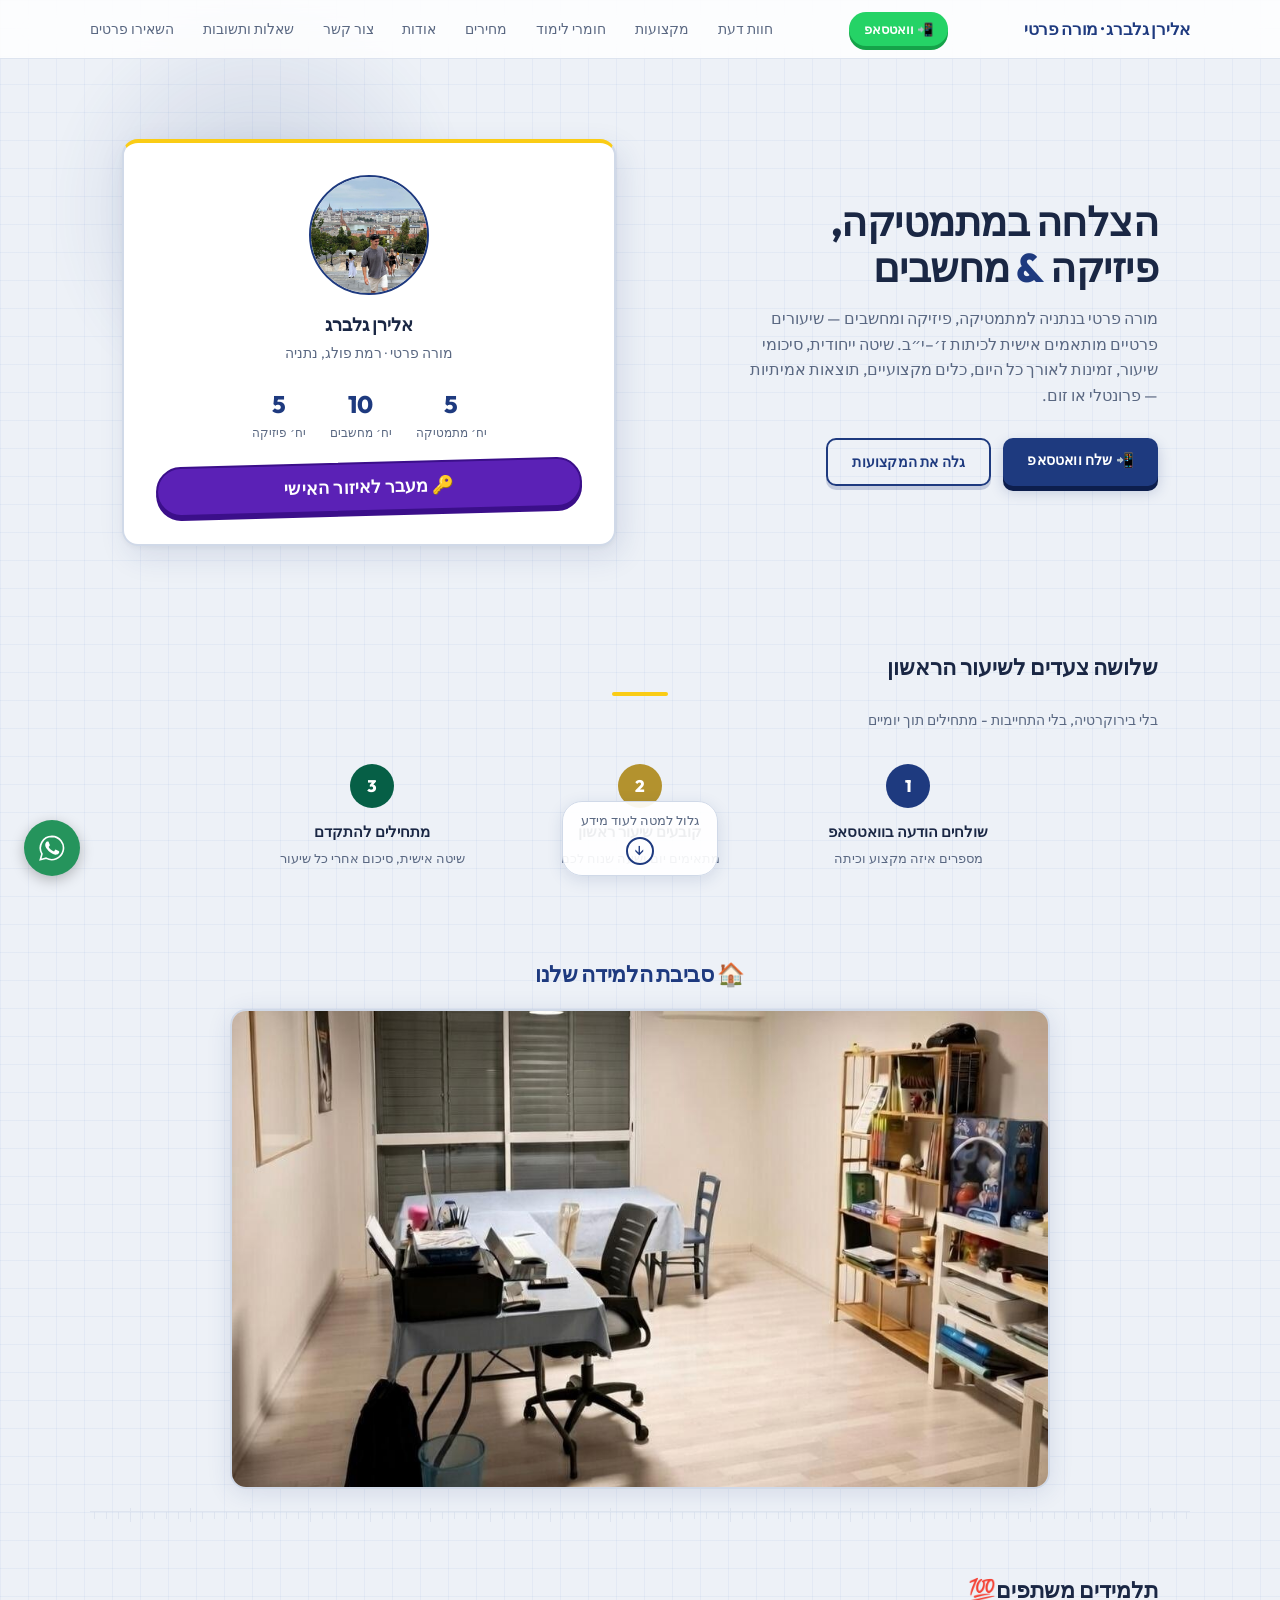
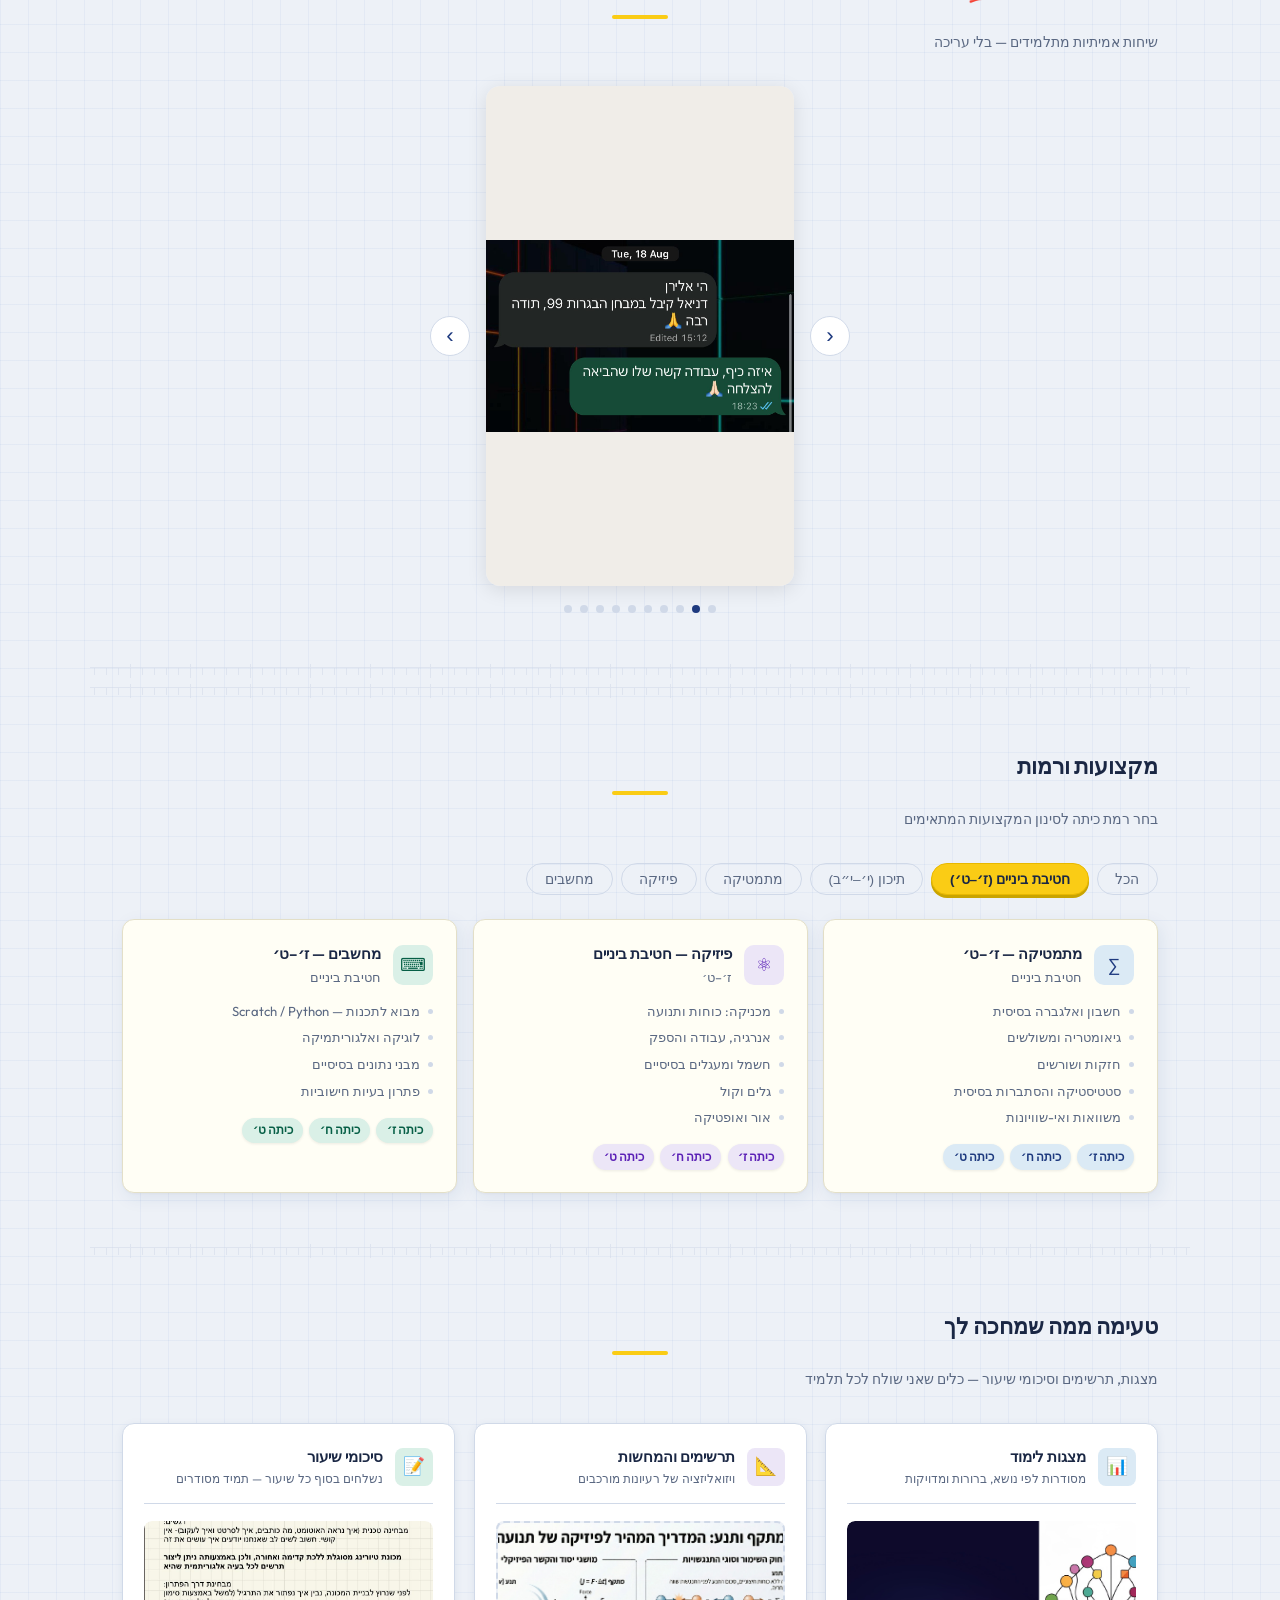
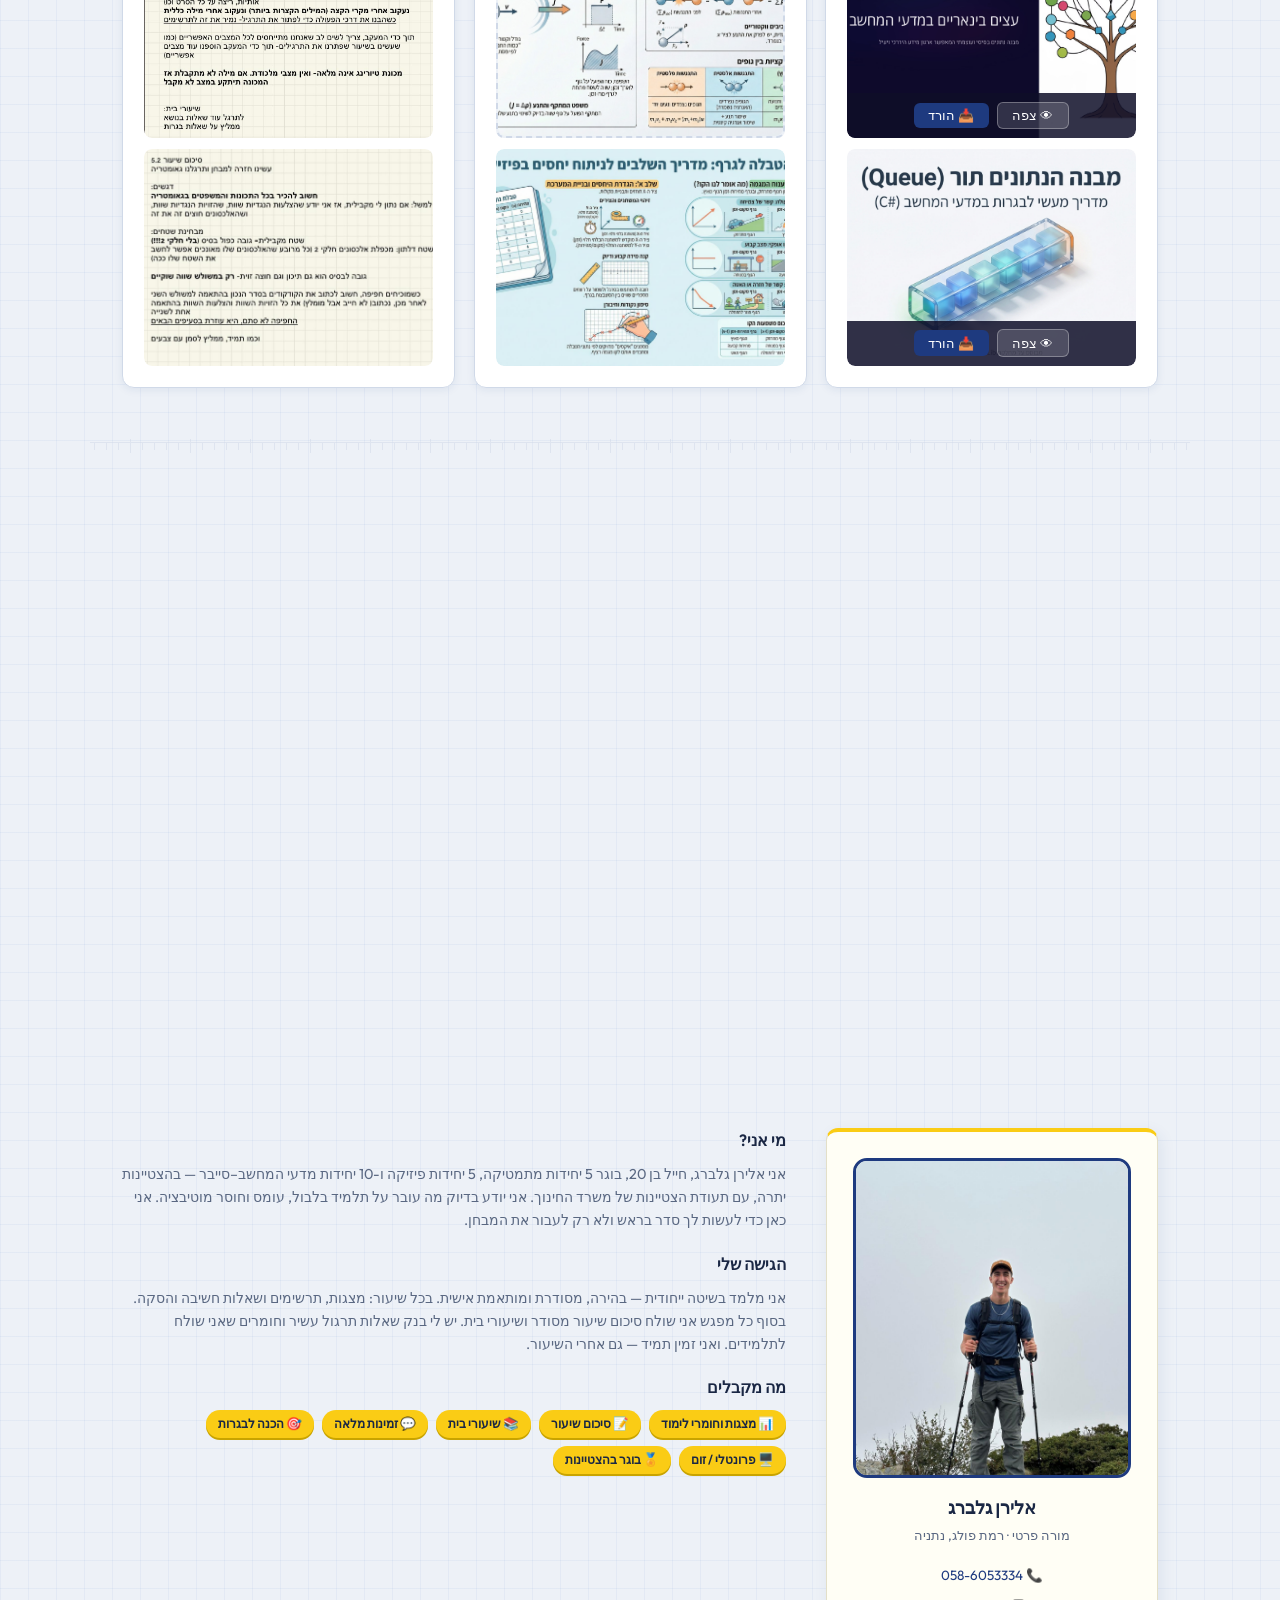
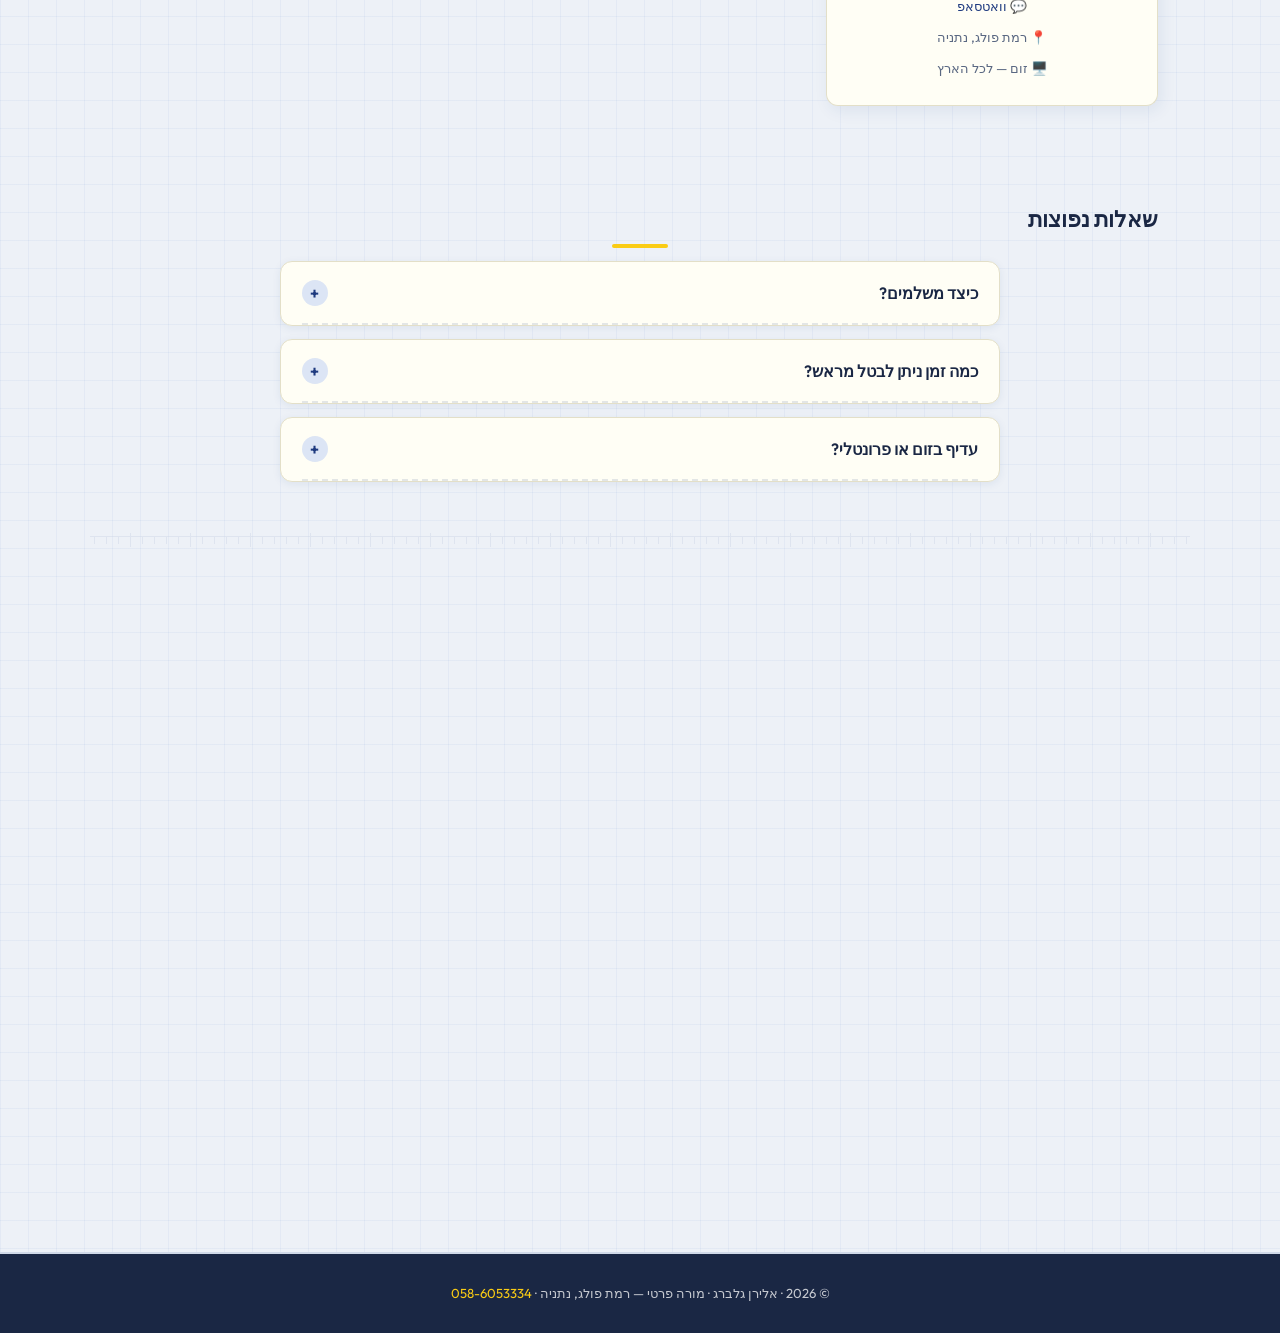
==== commit fc8a7bf5: "הסרת אנימציית הזוהר הפועם - גרמה לדחיפה אופקית של האתר בנייד הניסיון השני (שכבת ::after עם transform" ====
--- a/index.html
+++ b/index.html
@@ -336,43 +336,11 @@
       from { opacity: 0; transform: scale(0.6); }
       to { opacity: 1; transform: scale(1); }
     }
-    /* The pulse is a separate layer that only animates transform/opacity
-       (compositor-only properties) instead of animating box-shadow on the
-       button itself - animating box-shadow forces a repaint on every frame,
-       which is exactly what was causing the scroll jank on mobile (a
-       position:fixed element repainting throughout the whole page, not
-       just near the hero). transform/opacity run on the GPU compositor
-       thread and don't touch layout or paint during scroll. */
-    .floating-wa::after {
-      content: '';
-      position: absolute;
-      inset: 0;
-      border-radius: 50%;
-      background: rgba(37,148,92,0.55);
-      z-index: -1;
-      animation: pulseRing 2.4s ease-out 2s infinite;
-    }
-    @keyframes pulseRing {
-      0% { transform: scale(1); opacity: 0.6; }
-      100% { transform: scale(1.7); opacity: 0; }
-    }
-    /* Hero WhatsApp CTA gets the same pulse-ring treatment - scoped to this
-       one class so it doesn't apply to every .btn-primary on the page
-       (pricing, contact form, etc.), just the single highest-intent action
-       above the fold. */
-    .hero-wa-pulse { position: relative; }
-    .hero-wa-pulse::after {
-      content: '';
-      position: absolute;
-      inset: 0;
-      border-radius: inherit;
-      background: rgba(37,148,92,0.4);
-      z-index: -1;
-      animation: pulseRing 2.4s ease-out 2.5s infinite;
-    }
-    @media (prefers-reduced-motion: reduce) {
-      .floating-wa::after, .hero-wa-pulse::after { animation: none; display: none; }
-    }
+    /* The pulsing glow ring (tried as a plain box-shadow animation, then as
+       a scaling ::after layer) caused real layout problems on mobile - a
+       transform:scale() pseudo-element on a position:fixed RTL element
+       pushed the whole page sideways on some phones. Not worth chasing
+       further for a decorative touch - removed. Plain static button. */
 
     /* ─── HOW IT WORKS (3 steps) ─── */
     .steps-row { display: flex; justify-content: center; gap: 1.75rem; flex-wrap: wrap; }
@@ -1152,7 +1120,7 @@
     <h1>הצלחה במתמטיקה,<br/>פיזיקה <span>&</span> מחשבים</h1>
     <p>מורה פרטי בנתניה למתמטיקה, פיזיקה ומחשבים — שיעורים פרטיים מותאמים אישית לכיתות ז׳–י״ב. שיטה ייחודית, סיכומי שיעור, זמינות לאורך כל היום, כלים מקצועיים, תוצאות אמיתיות — פרונטלי או זום.</p>
     <div class="hero-btns">
-      <a href="https://wa.me/972586053334" target="_blank" class="btn btn-primary hero-wa-pulse">📲 שלח וואטסאפ</a>
+      <a href="https://wa.me/972586053334" target="_blank" class="btn btn-primary">📲 שלח וואטסאפ</a>
       <a href="#subjects" class="btn btn-outline">גלה את המקצועות</a>
     </div>
   </div>
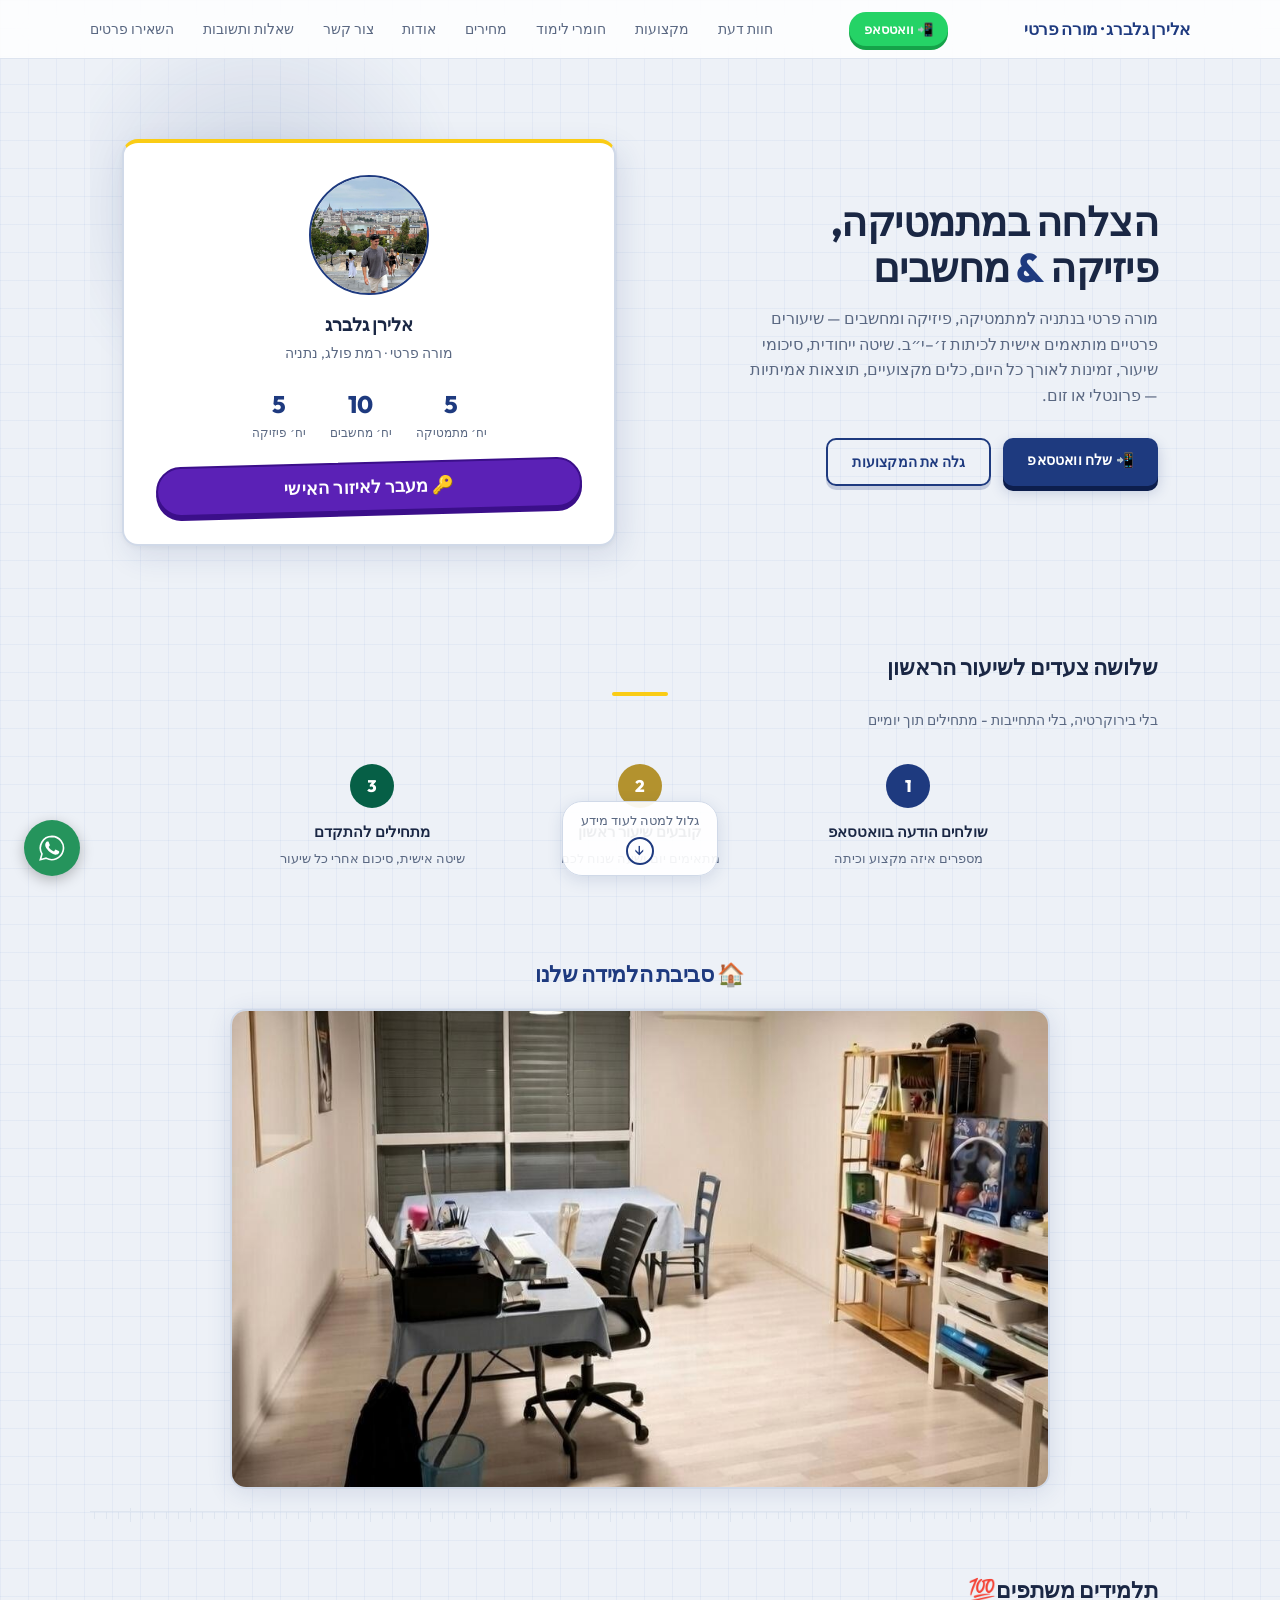
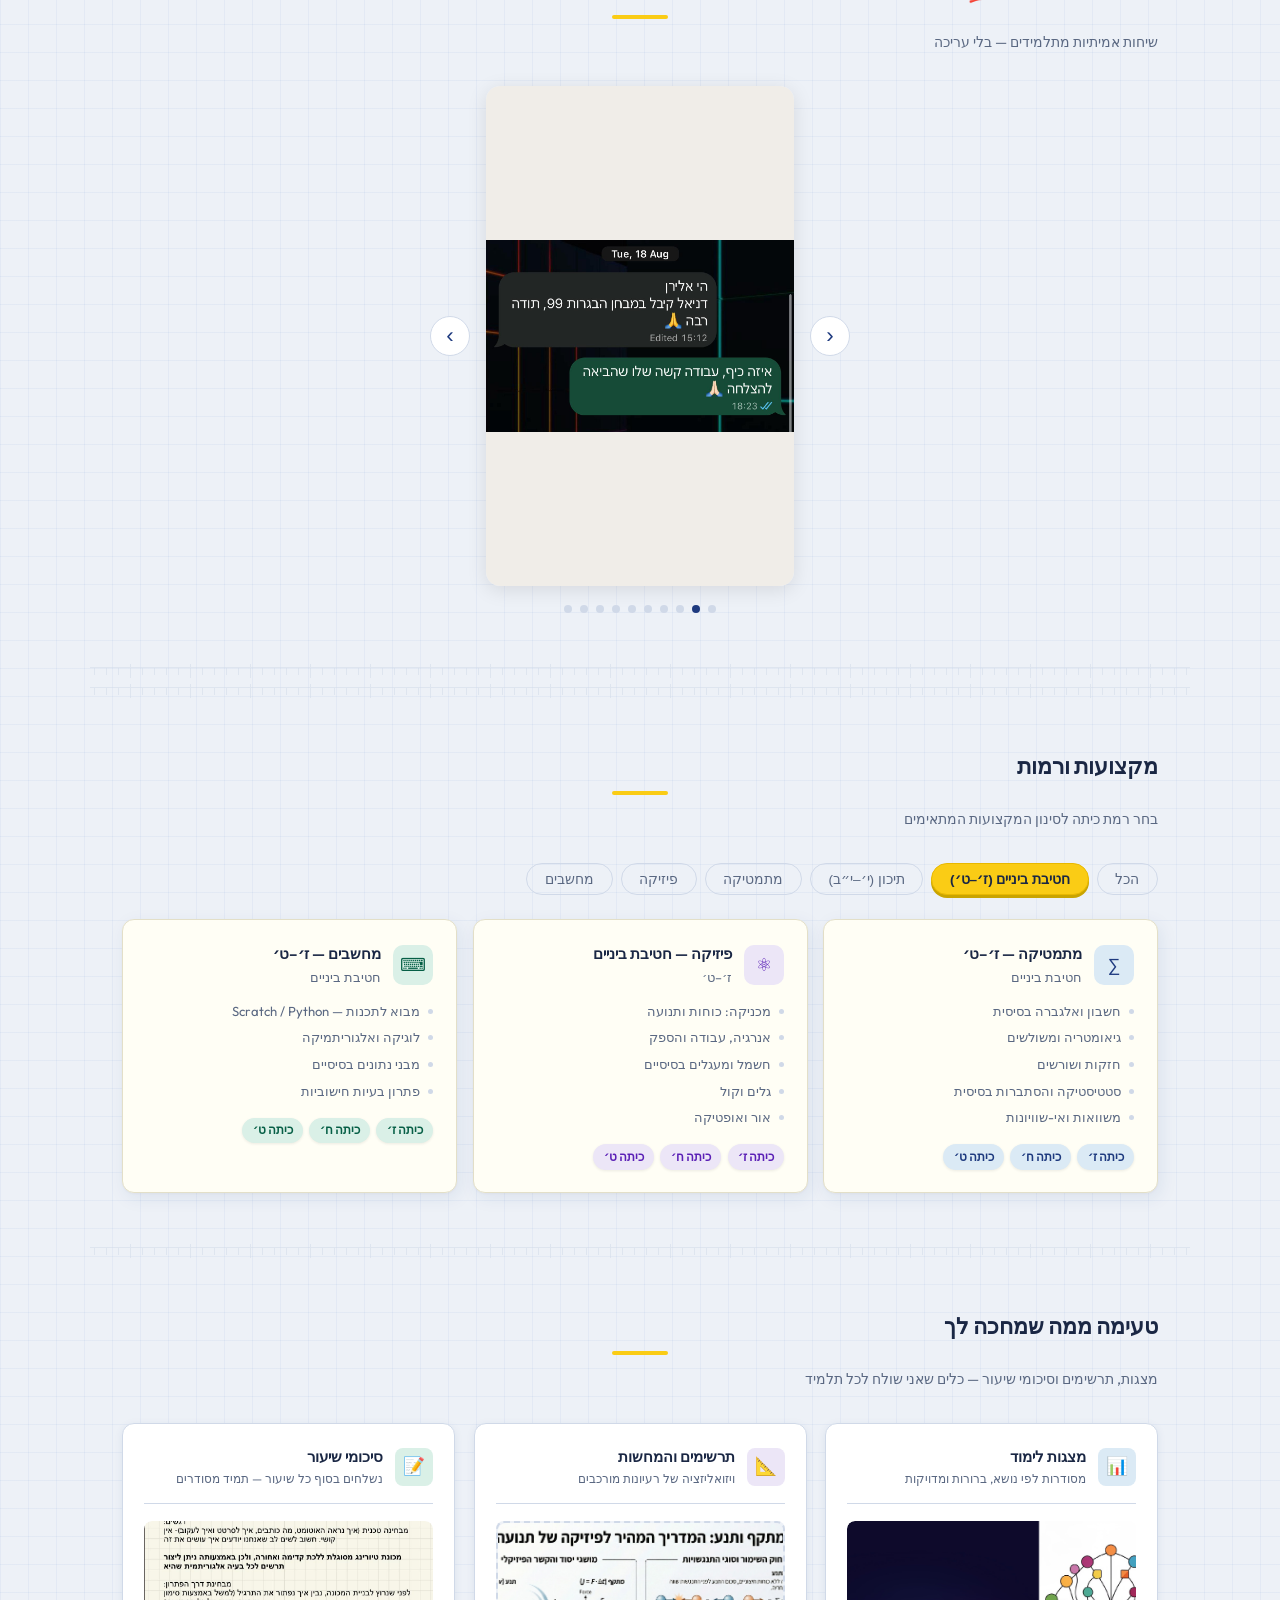
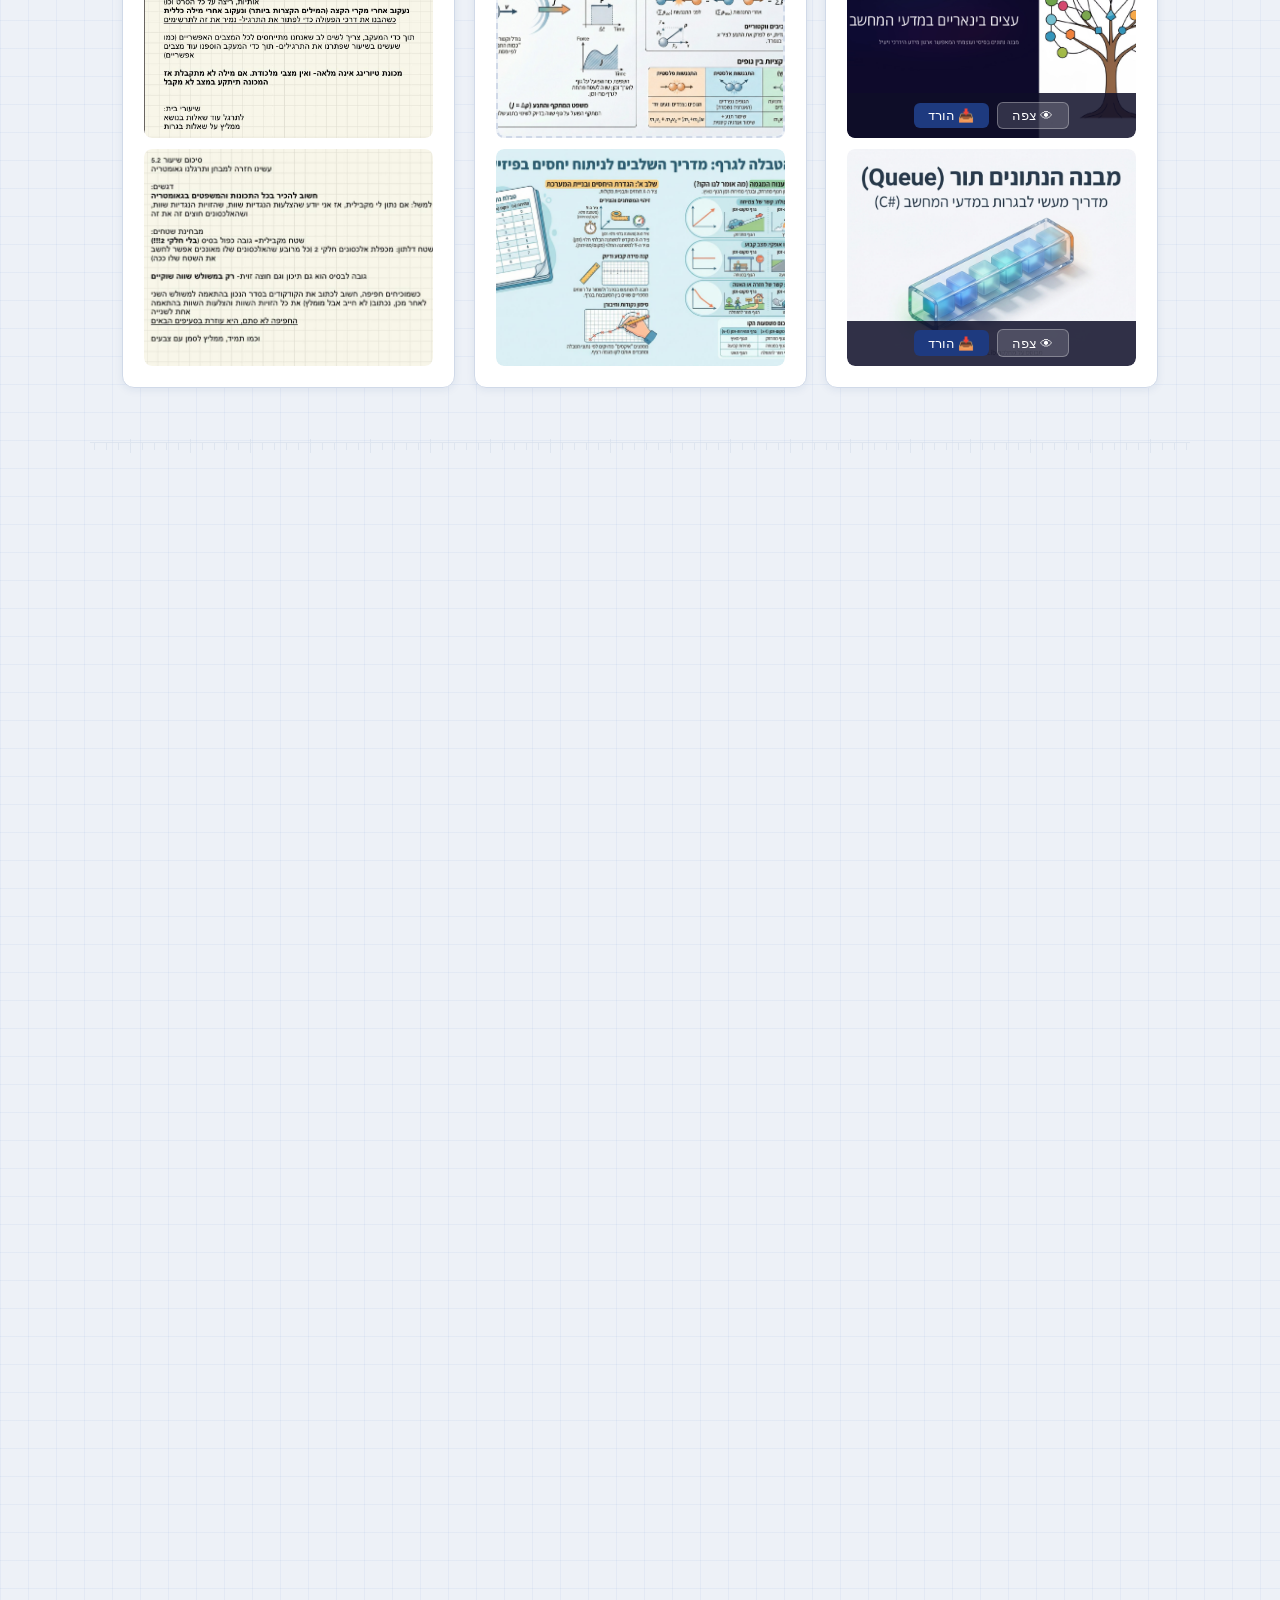
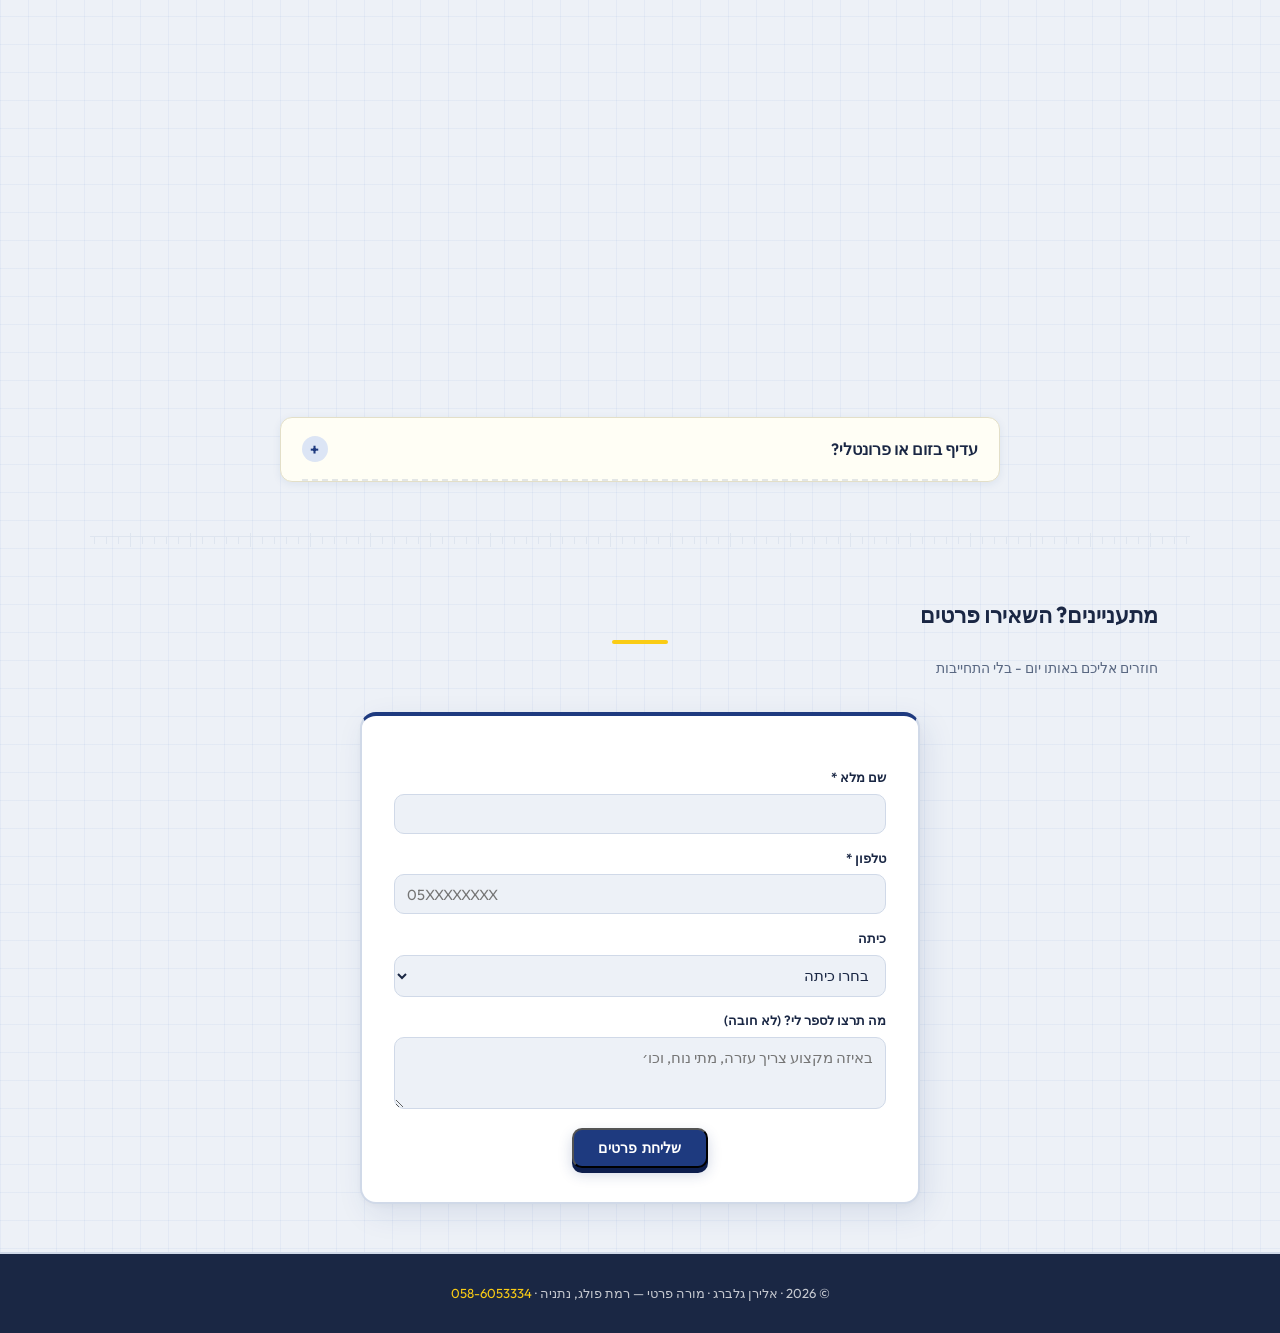
==== commit 7a544ed2: "תיקון אמיתי: מצאתי את הגורם לדחיפה הצידה - זוהר הרקע בהירו רוחבו 420px ההנחה הקודמת (אנימציית הזוהר " ====
--- a/index.html
+++ b/index.html
@@ -199,6 +199,7 @@
     /* ─── HERO ─── */
     .hero {
       position: relative;
+      overflow: hidden;
       max-width: 1100px;
       margin: 0 auto;
       padding: 5rem 2rem 3.5rem;
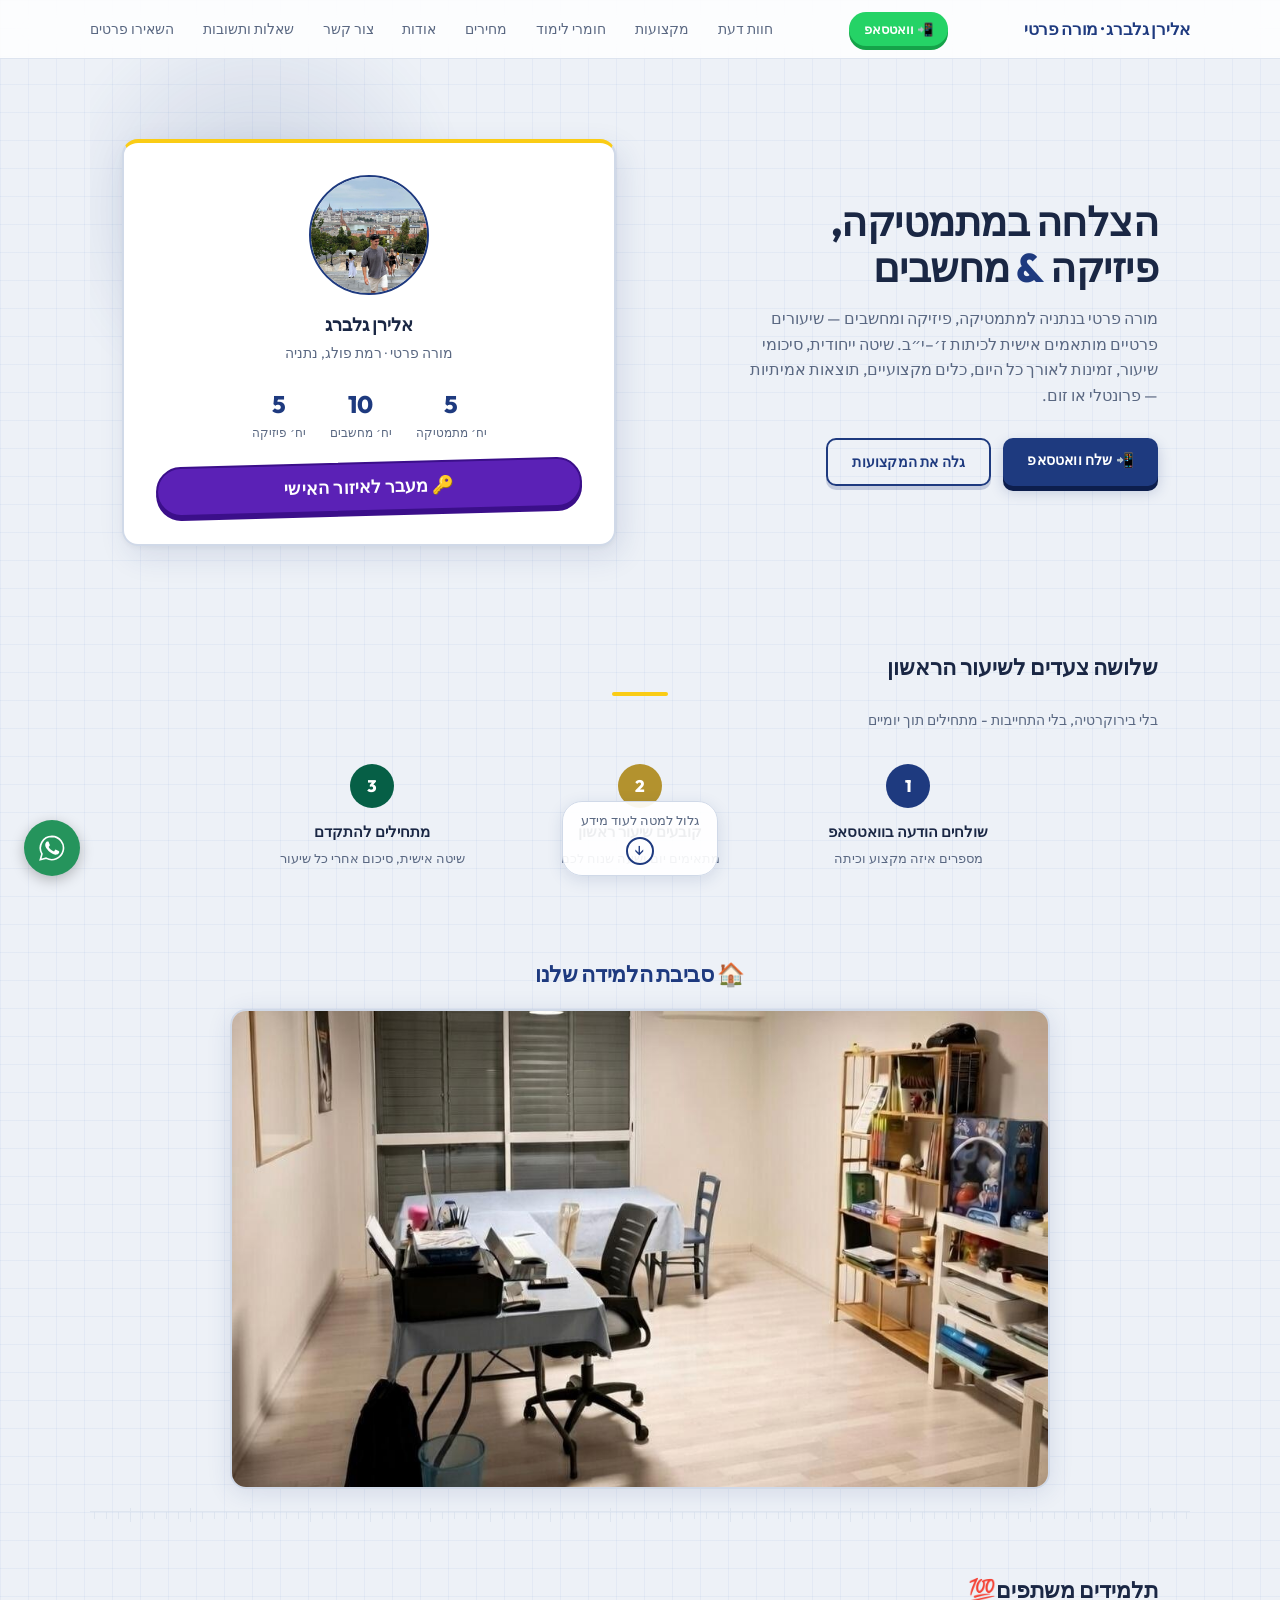
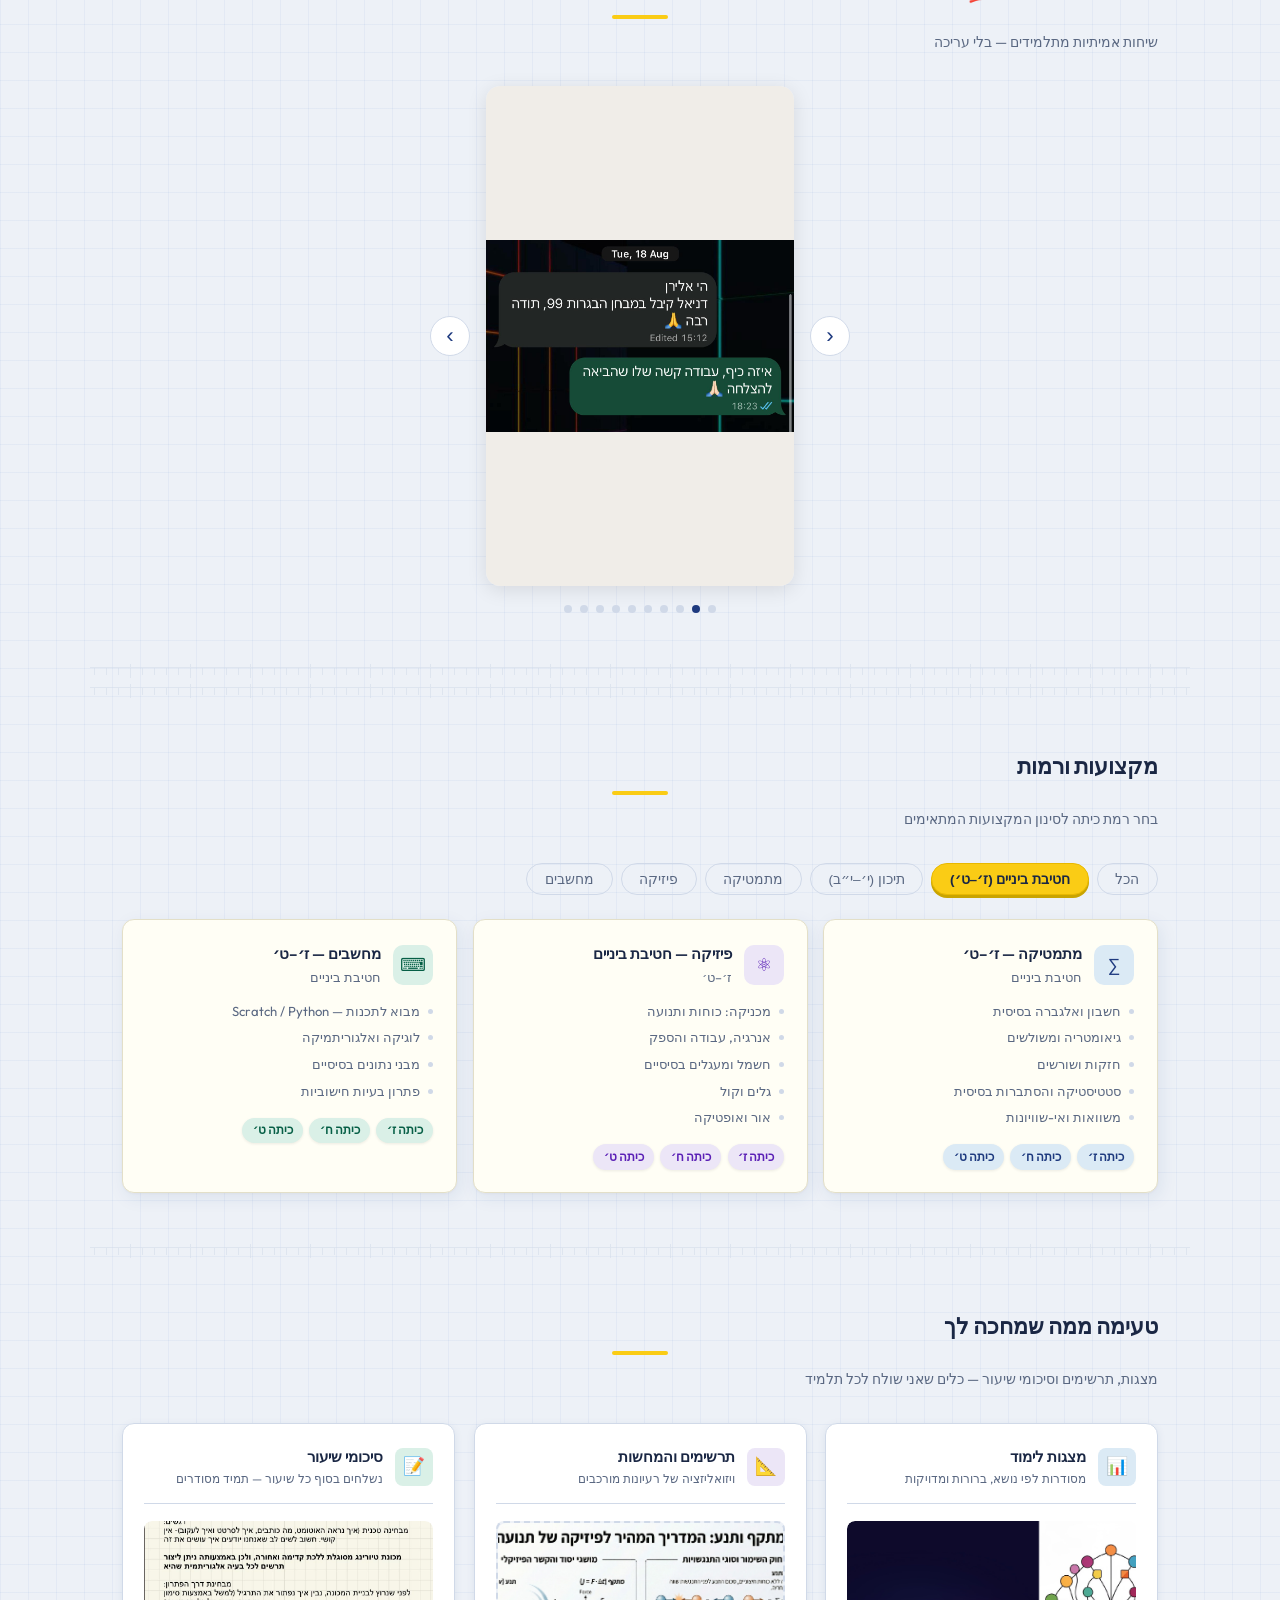
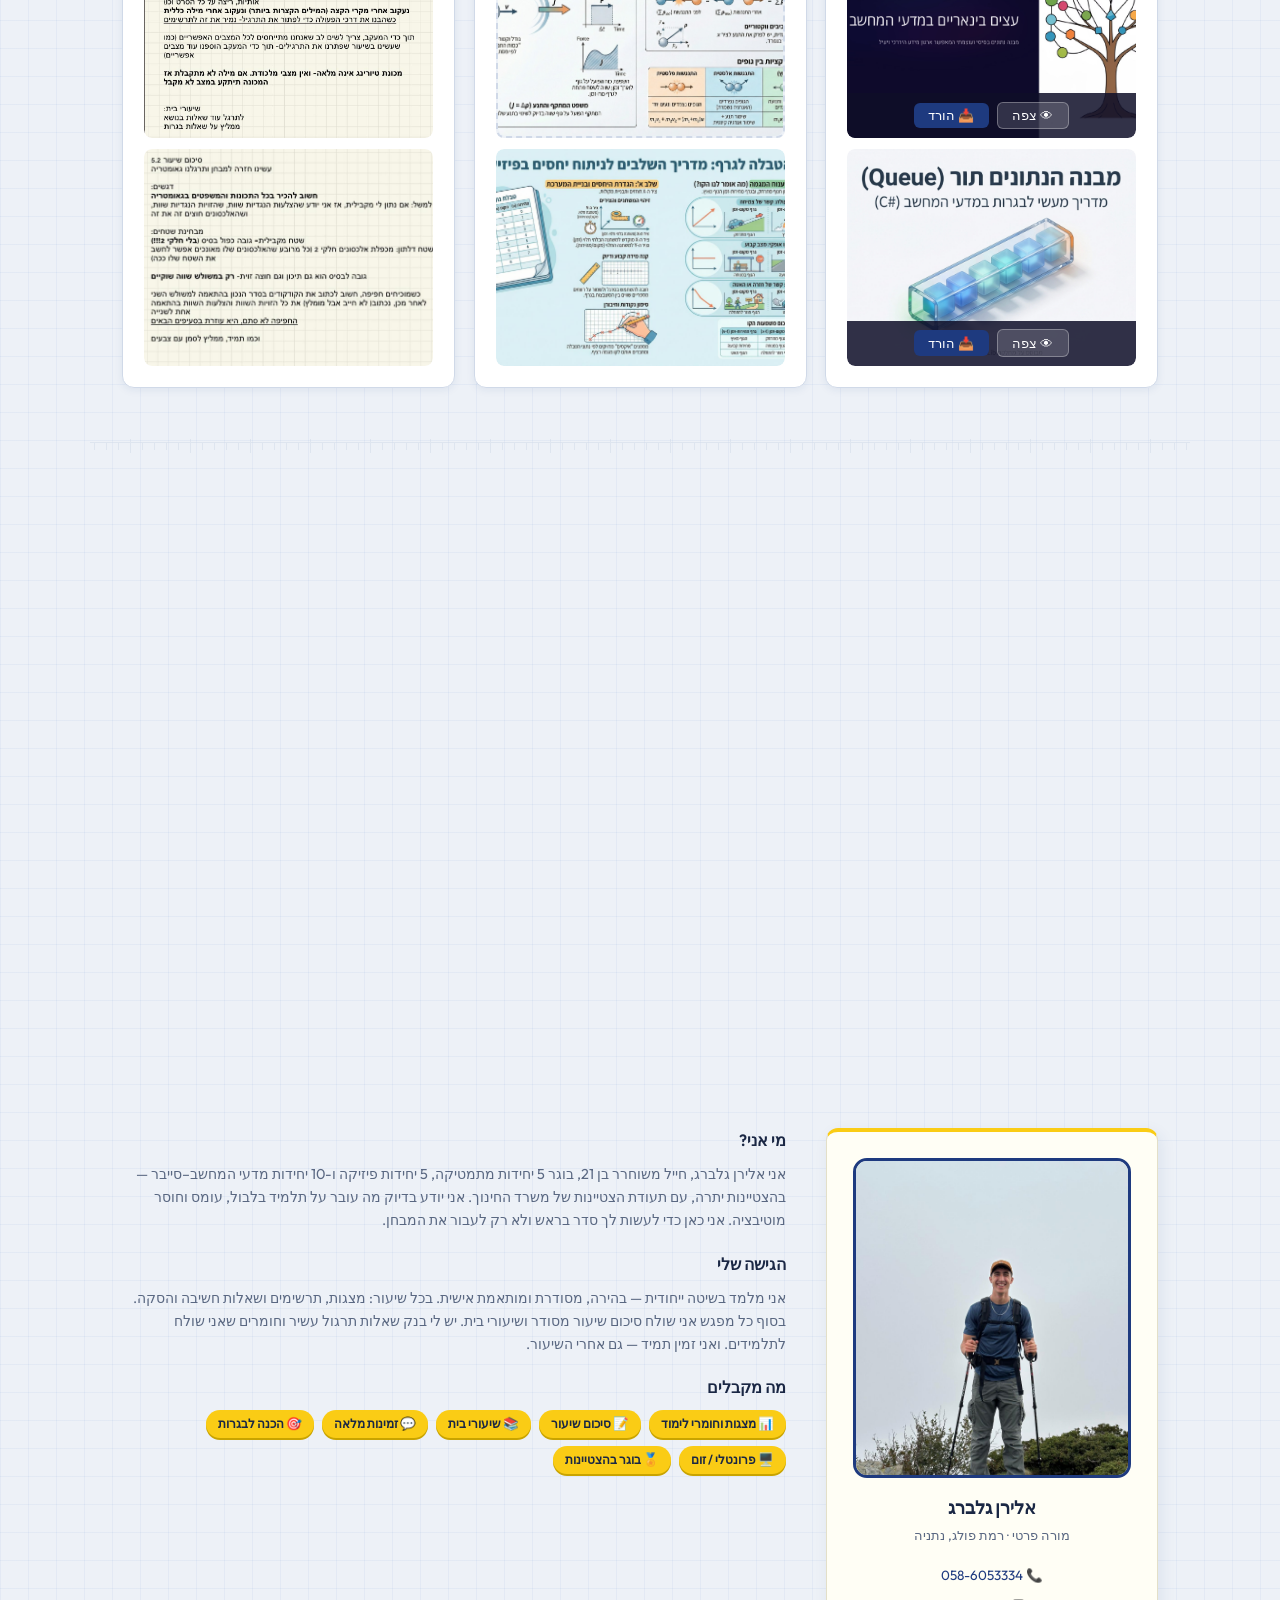
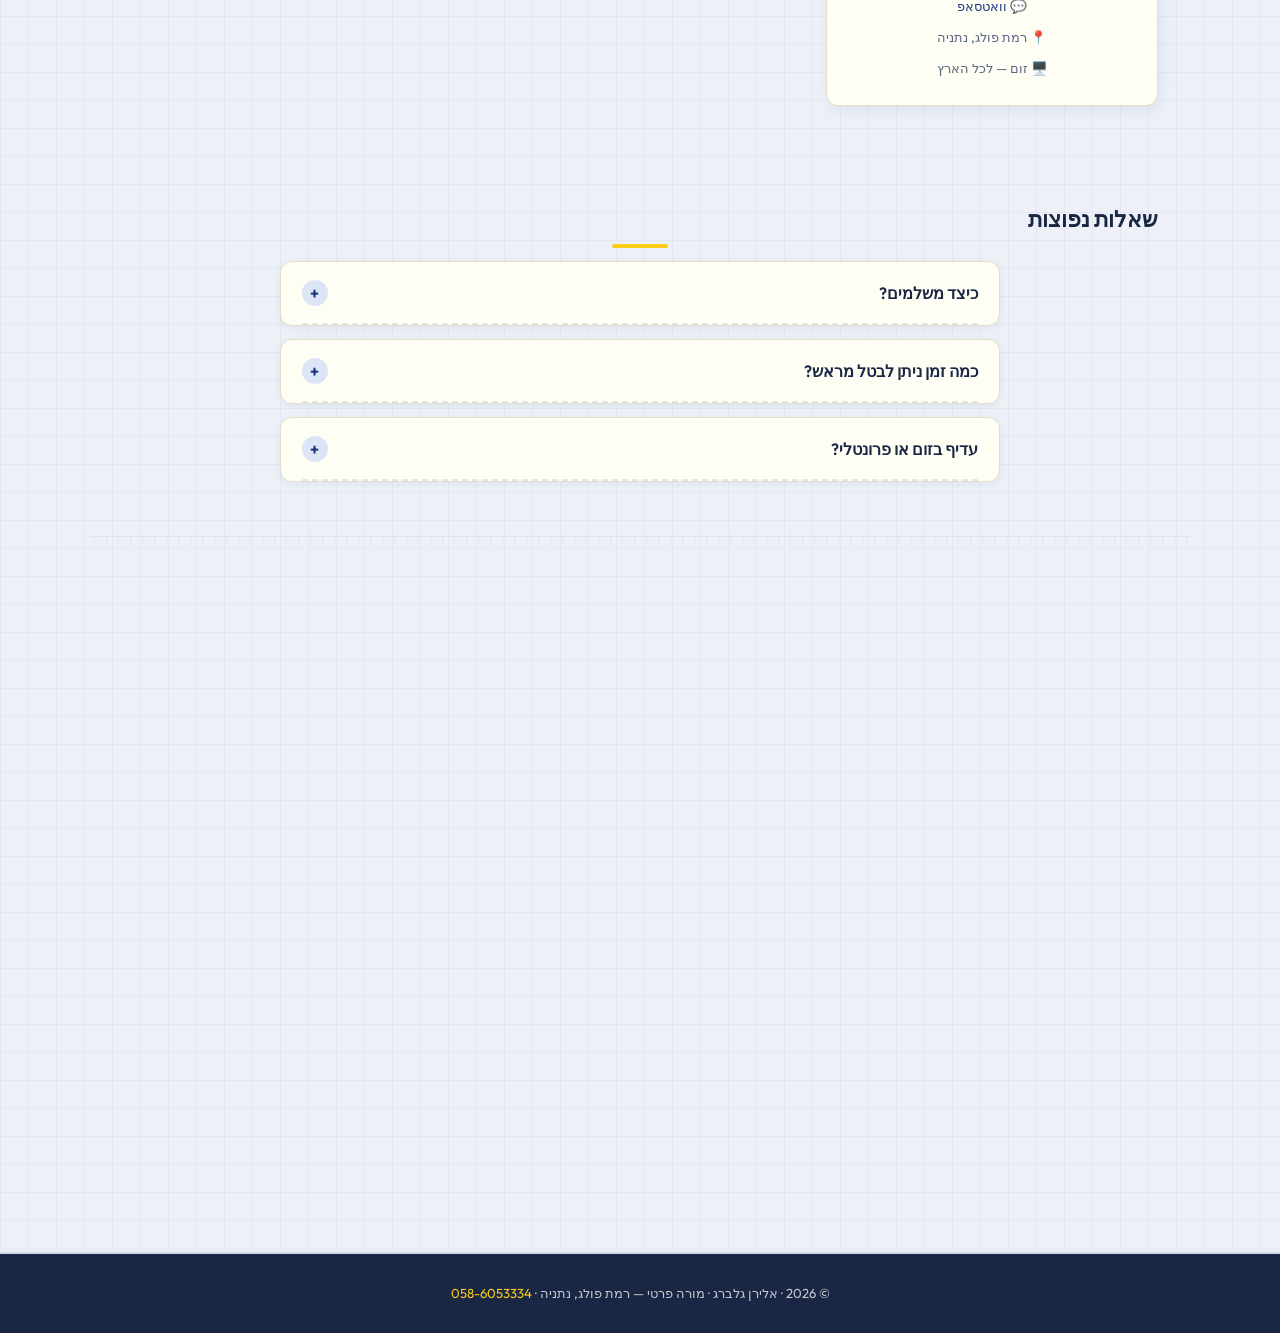
==== commit 12a0dde3: "עדכון: חייל משוחרר בן 21 (במקום חייל בן 20) בסקשן אודות Co-Authored-By: Claude Sonnet 5 <noreply@ant" ====
--- a/index.html
+++ b/index.html
@@ -1614,7 +1614,7 @@
     <div class="about-body">
       <h3>מי אני?</h3>
       <p>
-        אני אלירן גלברג, חייל בן 20, בוגר 5 יחידות מתמטיקה, 5 יחידות פיזיקה ו-10 יחידות מדעי המחשב–סייבר — בהצטיינות יתרה, עם תעודת הצטיינות של משרד החינוך. אני יודע בדיוק מה עובר על תלמיד בלבול, עומס וחוסר מוטיבציה. אני כאן כדי לעשות לך סדר בראש ולא רק לעבור את המבחן.
+        אני אלירן גלברג, חייל משוחרר בן 21, בוגר 5 יחידות מתמטיקה, 5 יחידות פיזיקה ו-10 יחידות מדעי המחשב–סייבר — בהצטיינות יתרה, עם תעודת הצטיינות של משרד החינוך. אני יודע בדיוק מה עובר על תלמיד בלבול, עומס וחוסר מוטיבציה. אני כאן כדי לעשות לך סדר בראש ולא רק לעבור את המבחן.
       </p>
       <h3>הגישה שלי</h3>
       <p>
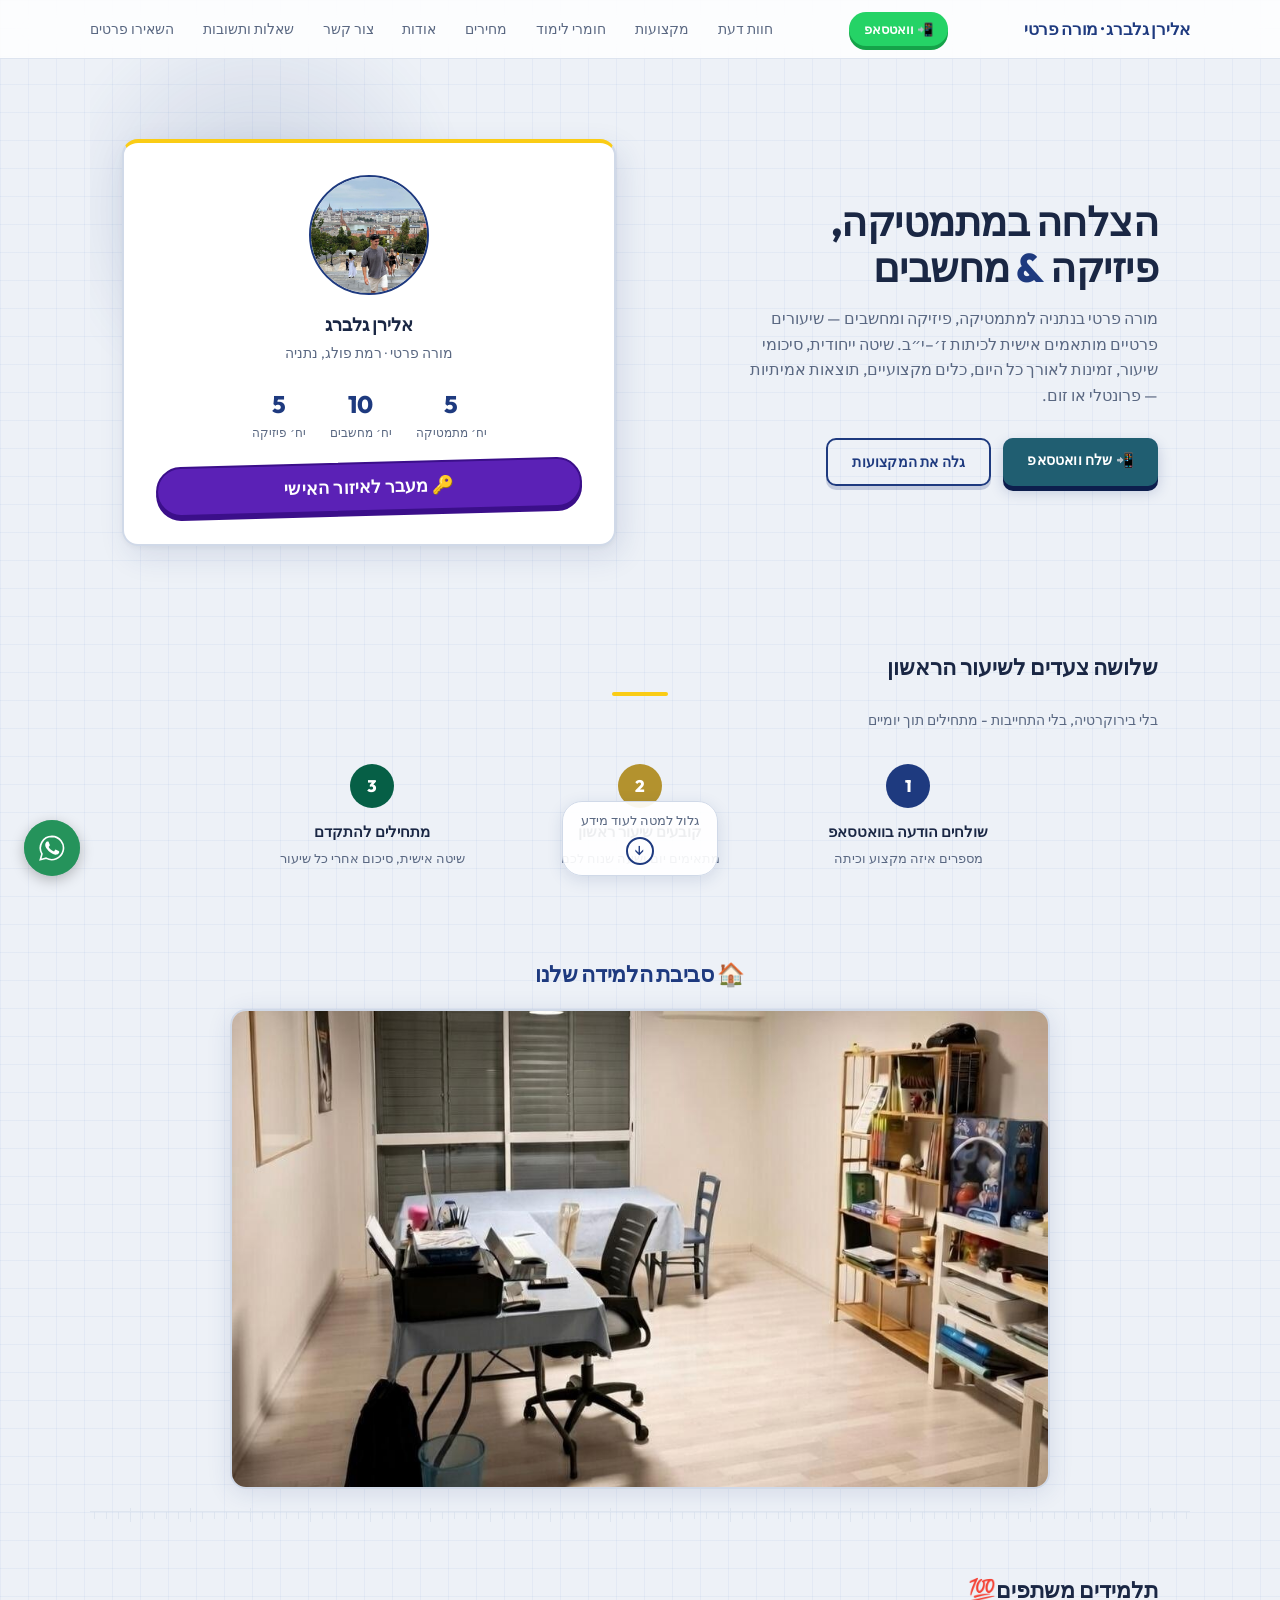
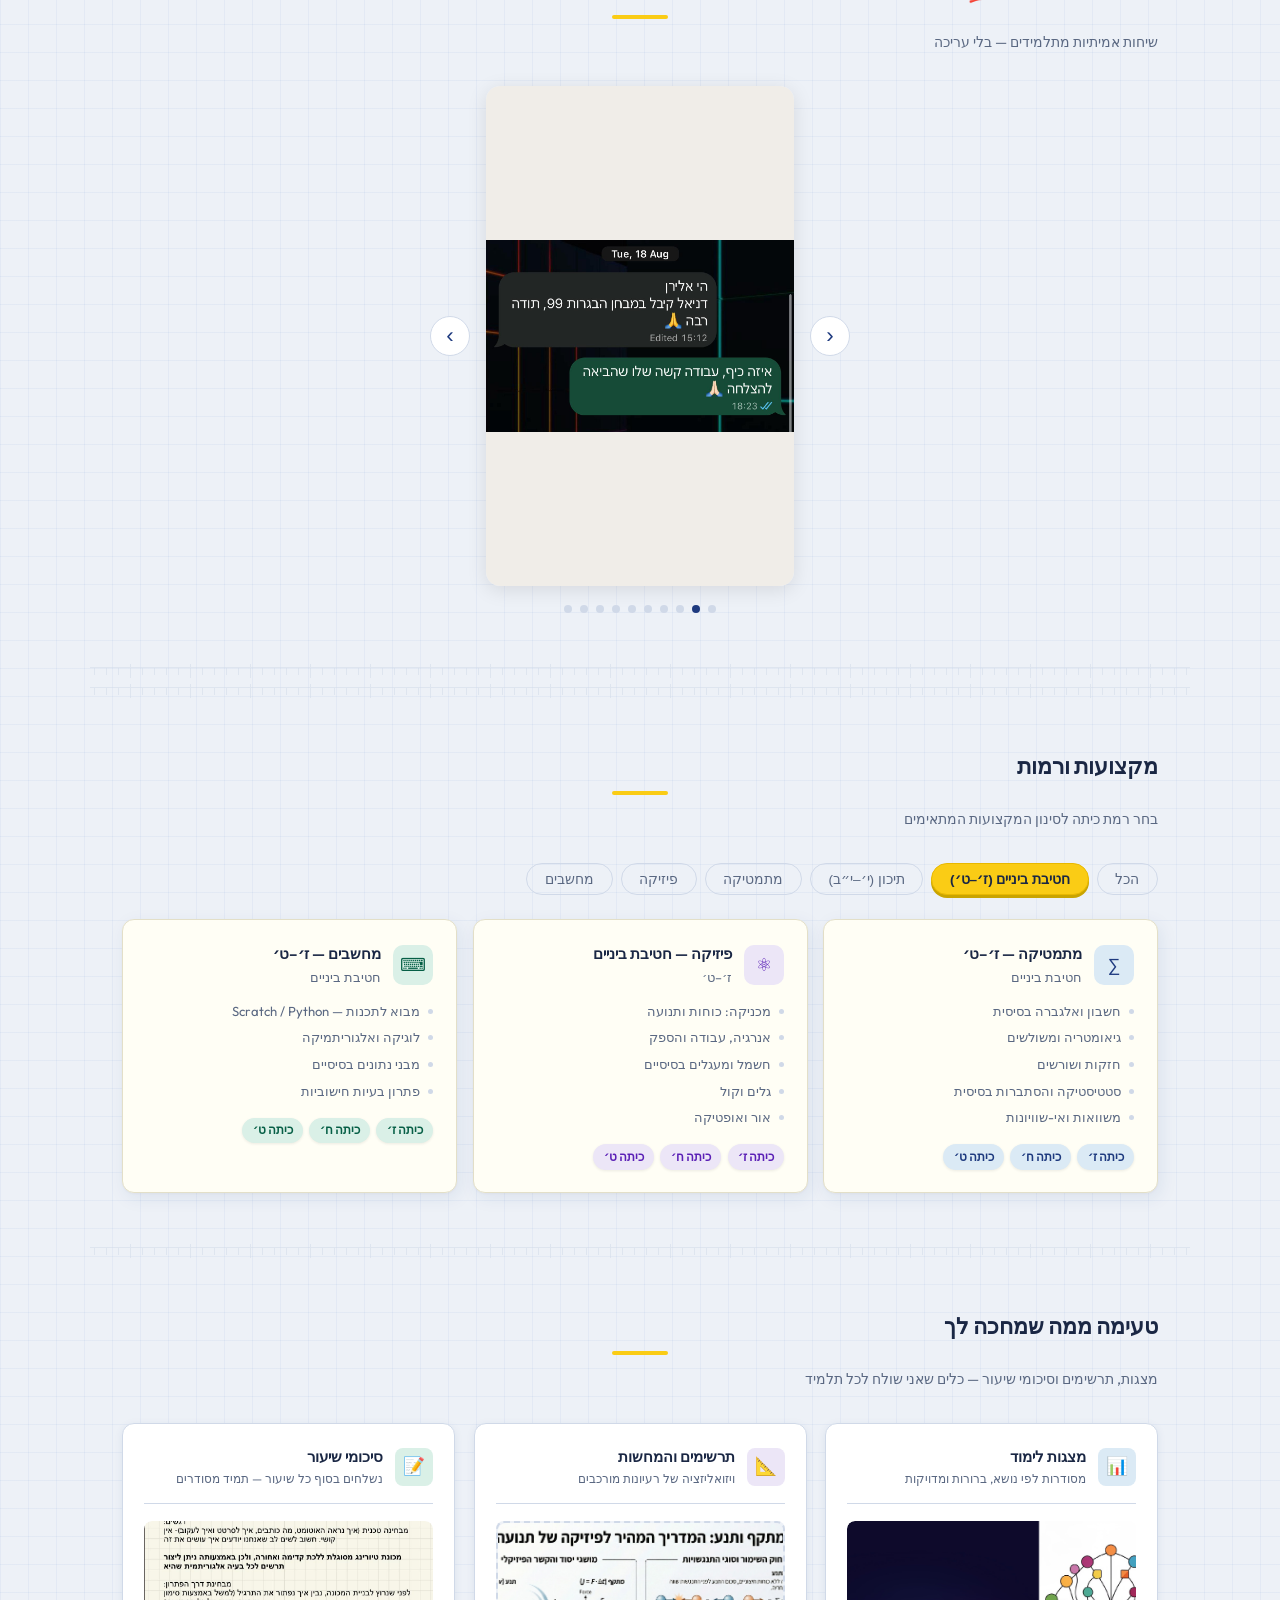
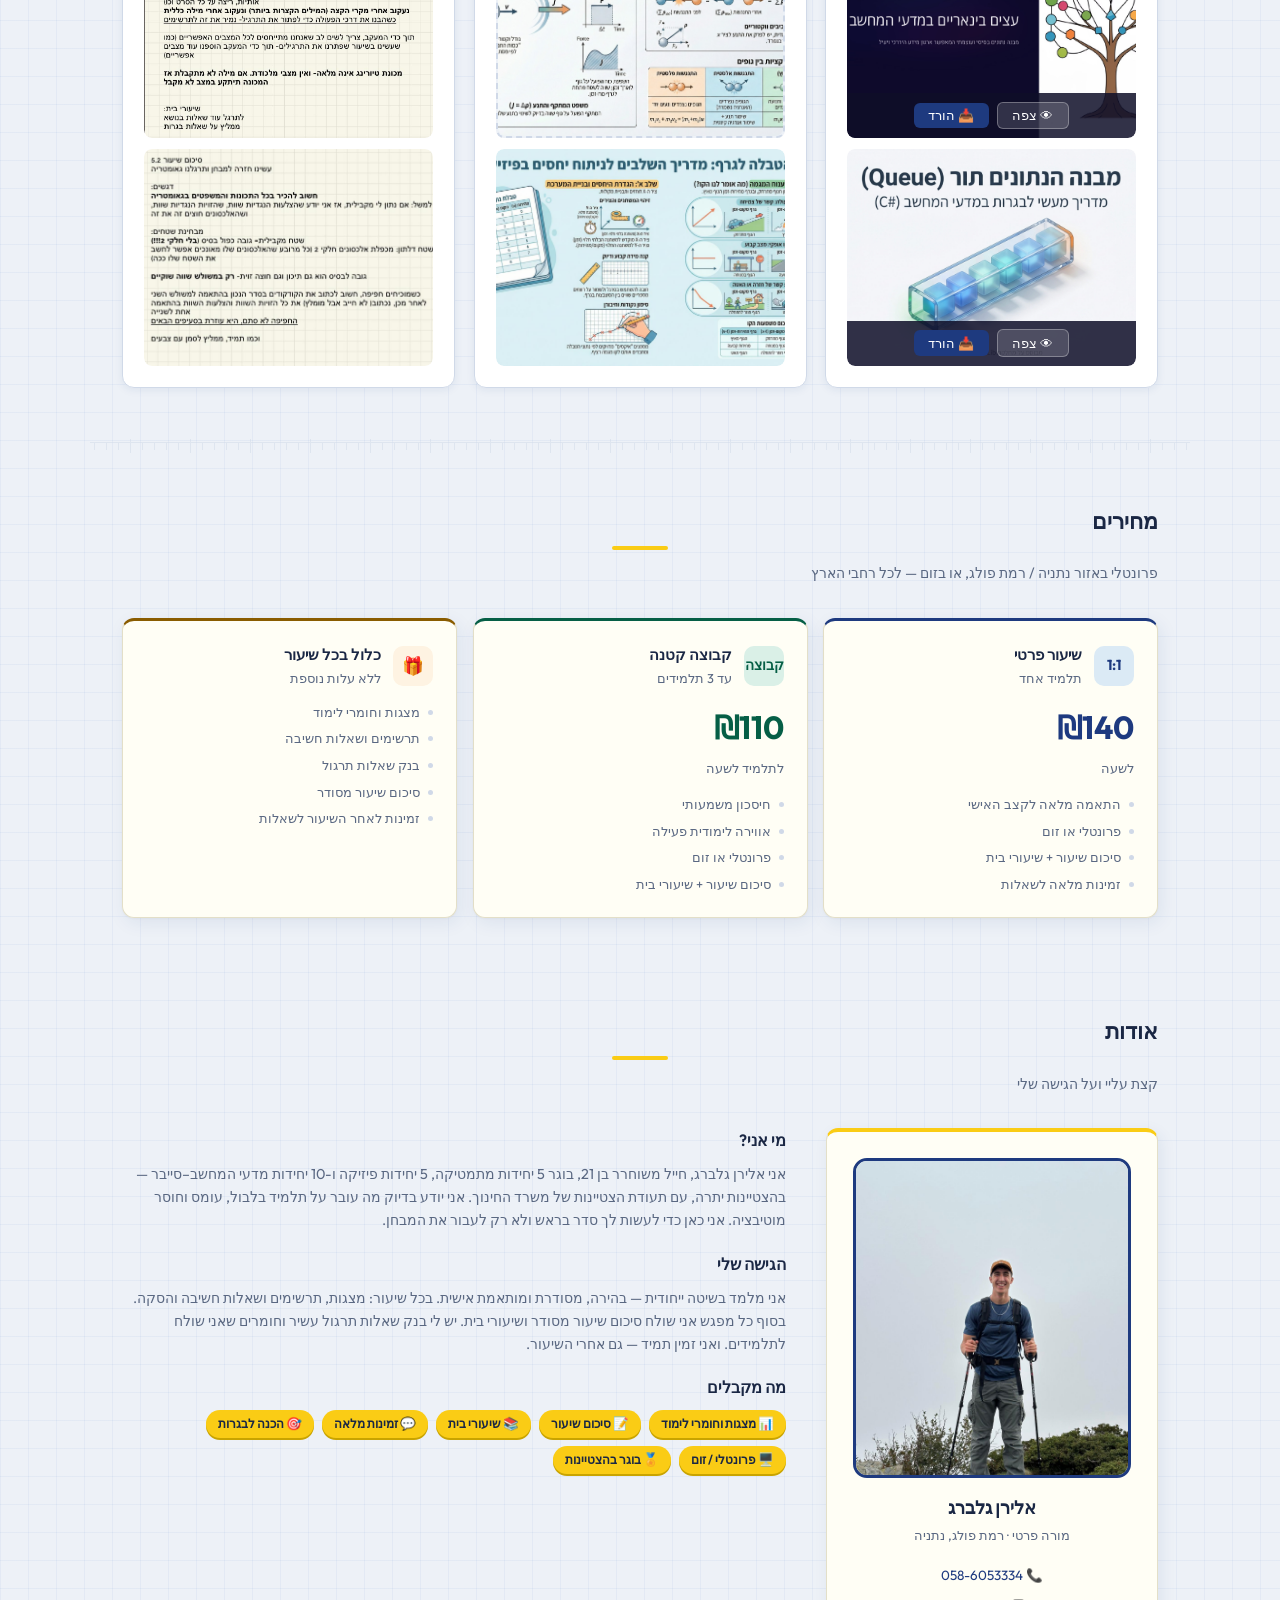
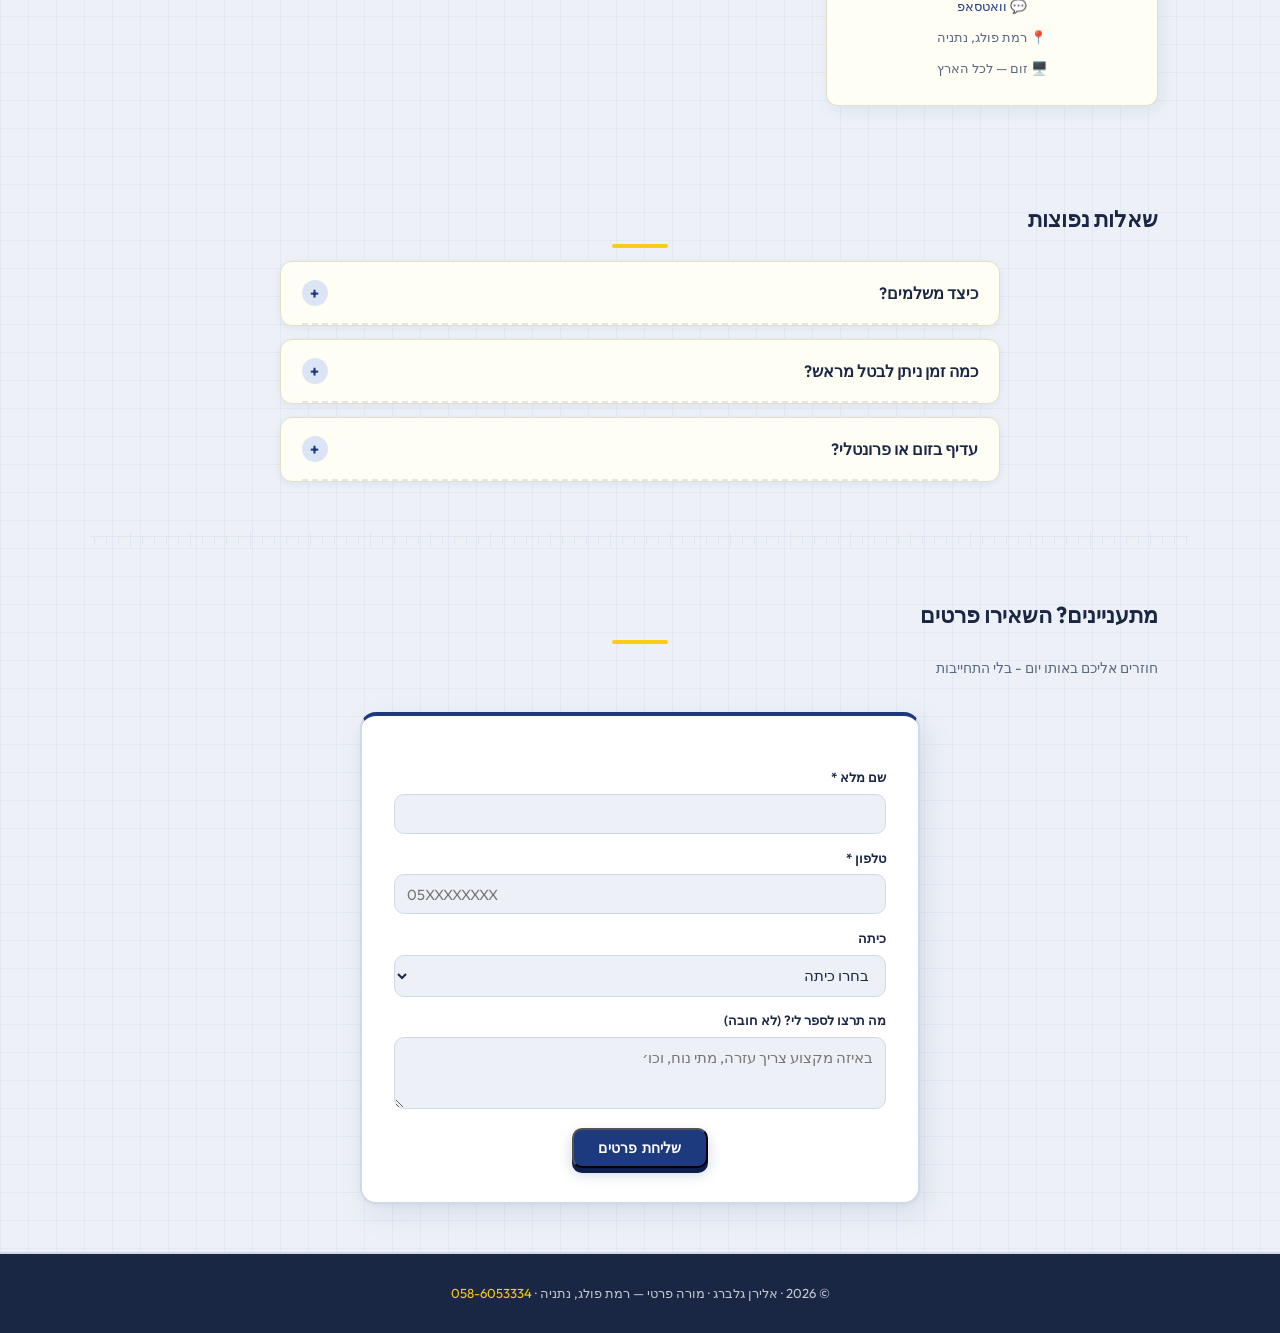
==== commit d6bf9ab5: "החזרת אפקט הזוהר הפועם על כפתורי הוואטסאפ עכשיו שאושר שהבעיה בפועל הייתה .hero-glow (תוקן בעבר עם ov" ====
--- a/index.html
+++ b/index.html
@@ -337,11 +337,40 @@
       from { opacity: 0; transform: scale(0.6); }
       to { opacity: 1; transform: scale(1); }
     }
-    /* The pulsing glow ring (tried as a plain box-shadow animation, then as
-       a scaling ::after layer) caused real layout problems on mobile - a
-       transform:scale() pseudo-element on a position:fixed RTL element
-       pushed the whole page sideways on some phones. Not worth chasing
-       further for a decorative touch - removed. Plain static button. */
+    /* Pulse ring restored - the real cause of the mobile layout bug was the
+       420px-wide .hero-glow blob (now fixed with overflow:hidden on
+       .hero), not this. Kept compositor-friendly (transform/opacity only,
+       never box-shadow) either way, so it stays cheap during scroll. */
+    .floating-wa::after {
+      content: '';
+      position: absolute;
+      inset: 0;
+      border-radius: 50%;
+      background: rgba(37,148,92,0.55);
+      z-index: -1;
+      animation: pulseRing 2.4s ease-out 2s infinite;
+    }
+    @keyframes pulseRing {
+      0% { transform: scale(1); opacity: 0.6; }
+      100% { transform: scale(1.7); opacity: 0; }
+    }
+    /* Hero WhatsApp CTA gets the same pulse-ring treatment - scoped to this
+       one class so it doesn't apply to every .btn-primary on the page
+       (pricing, contact form, etc.), just the single highest-intent action
+       above the fold. */
+    .hero-wa-pulse { position: relative; }
+    .hero-wa-pulse::after {
+      content: '';
+      position: absolute;
+      inset: 0;
+      border-radius: inherit;
+      background: rgba(37,148,92,0.4);
+      z-index: -1;
+      animation: pulseRing 2.4s ease-out 2.5s infinite;
+    }
+    @media (prefers-reduced-motion: reduce) {
+      .floating-wa::after, .hero-wa-pulse::after { animation: none; display: none; }
+    }
 
     /* ─── HOW IT WORKS (3 steps) ─── */
     .steps-row { display: flex; justify-content: center; gap: 1.75rem; flex-wrap: wrap; }
@@ -1121,7 +1150,7 @@
     <h1>הצלחה במתמטיקה,<br/>פיזיקה <span>&</span> מחשבים</h1>
     <p>מורה פרטי בנתניה למתמטיקה, פיזיקה ומחשבים — שיעורים פרטיים מותאמים אישית לכיתות ז׳–י״ב. שיטה ייחודית, סיכומי שיעור, זמינות לאורך כל היום, כלים מקצועיים, תוצאות אמיתיות — פרונטלי או זום.</p>
     <div class="hero-btns">
-      <a href="https://wa.me/972586053334" target="_blank" class="btn btn-primary">📲 שלח וואטסאפ</a>
+      <a href="https://wa.me/972586053334" target="_blank" class="btn btn-primary hero-wa-pulse">📲 שלח וואטסאפ</a>
       <a href="#subjects" class="btn btn-outline">גלה את המקצועות</a>
     </div>
   </div>
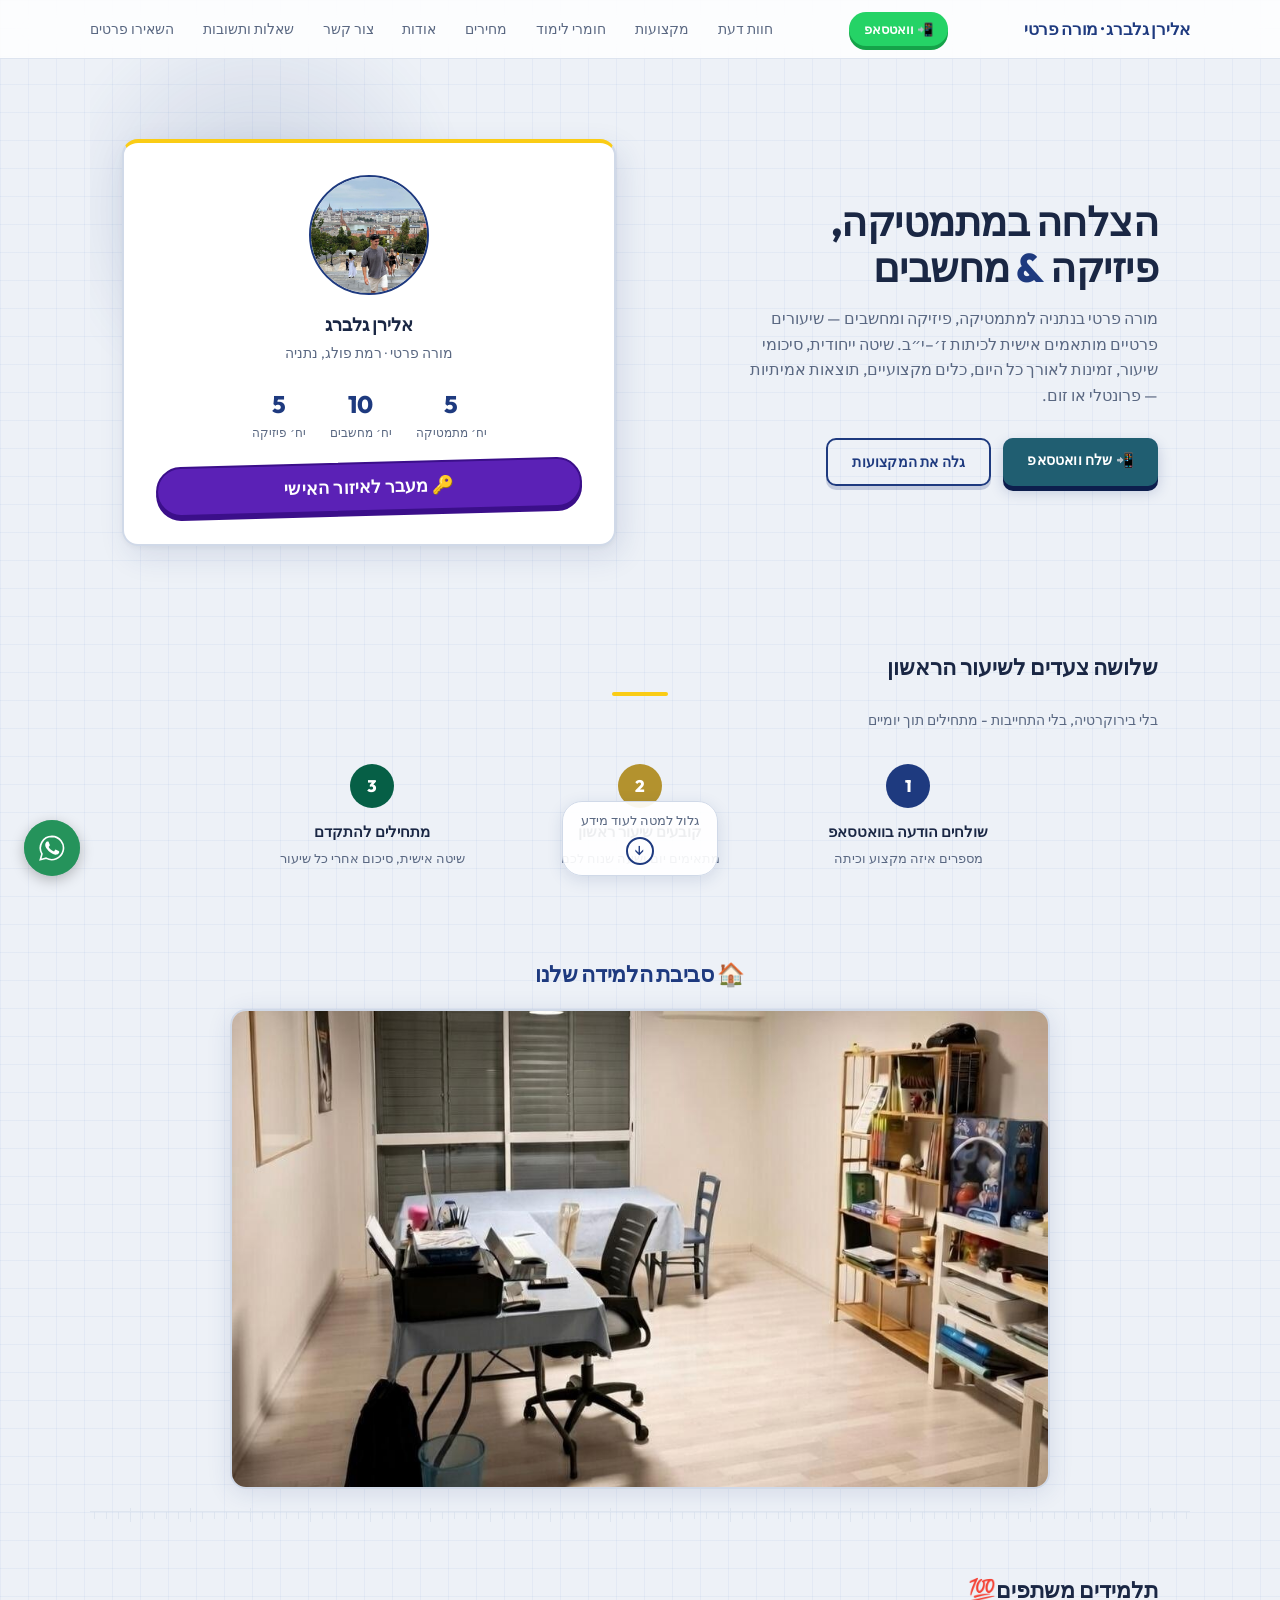
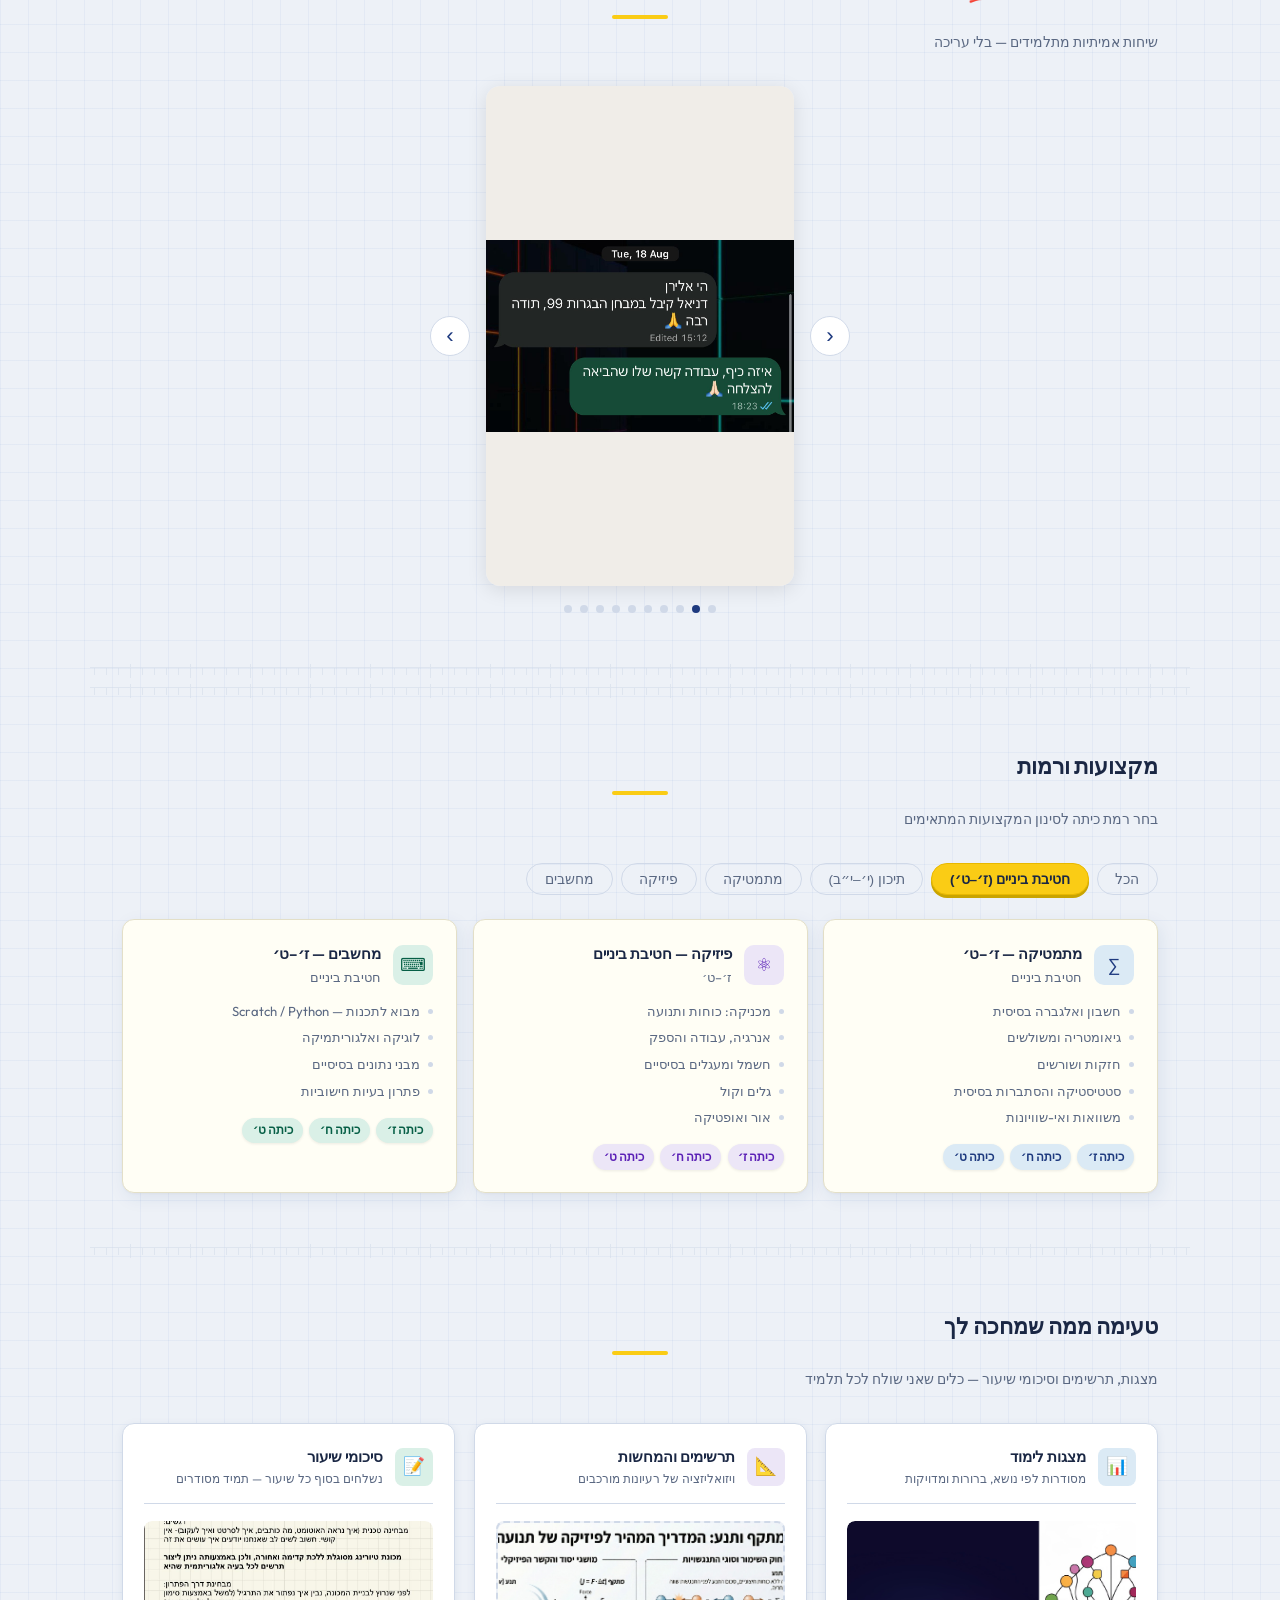
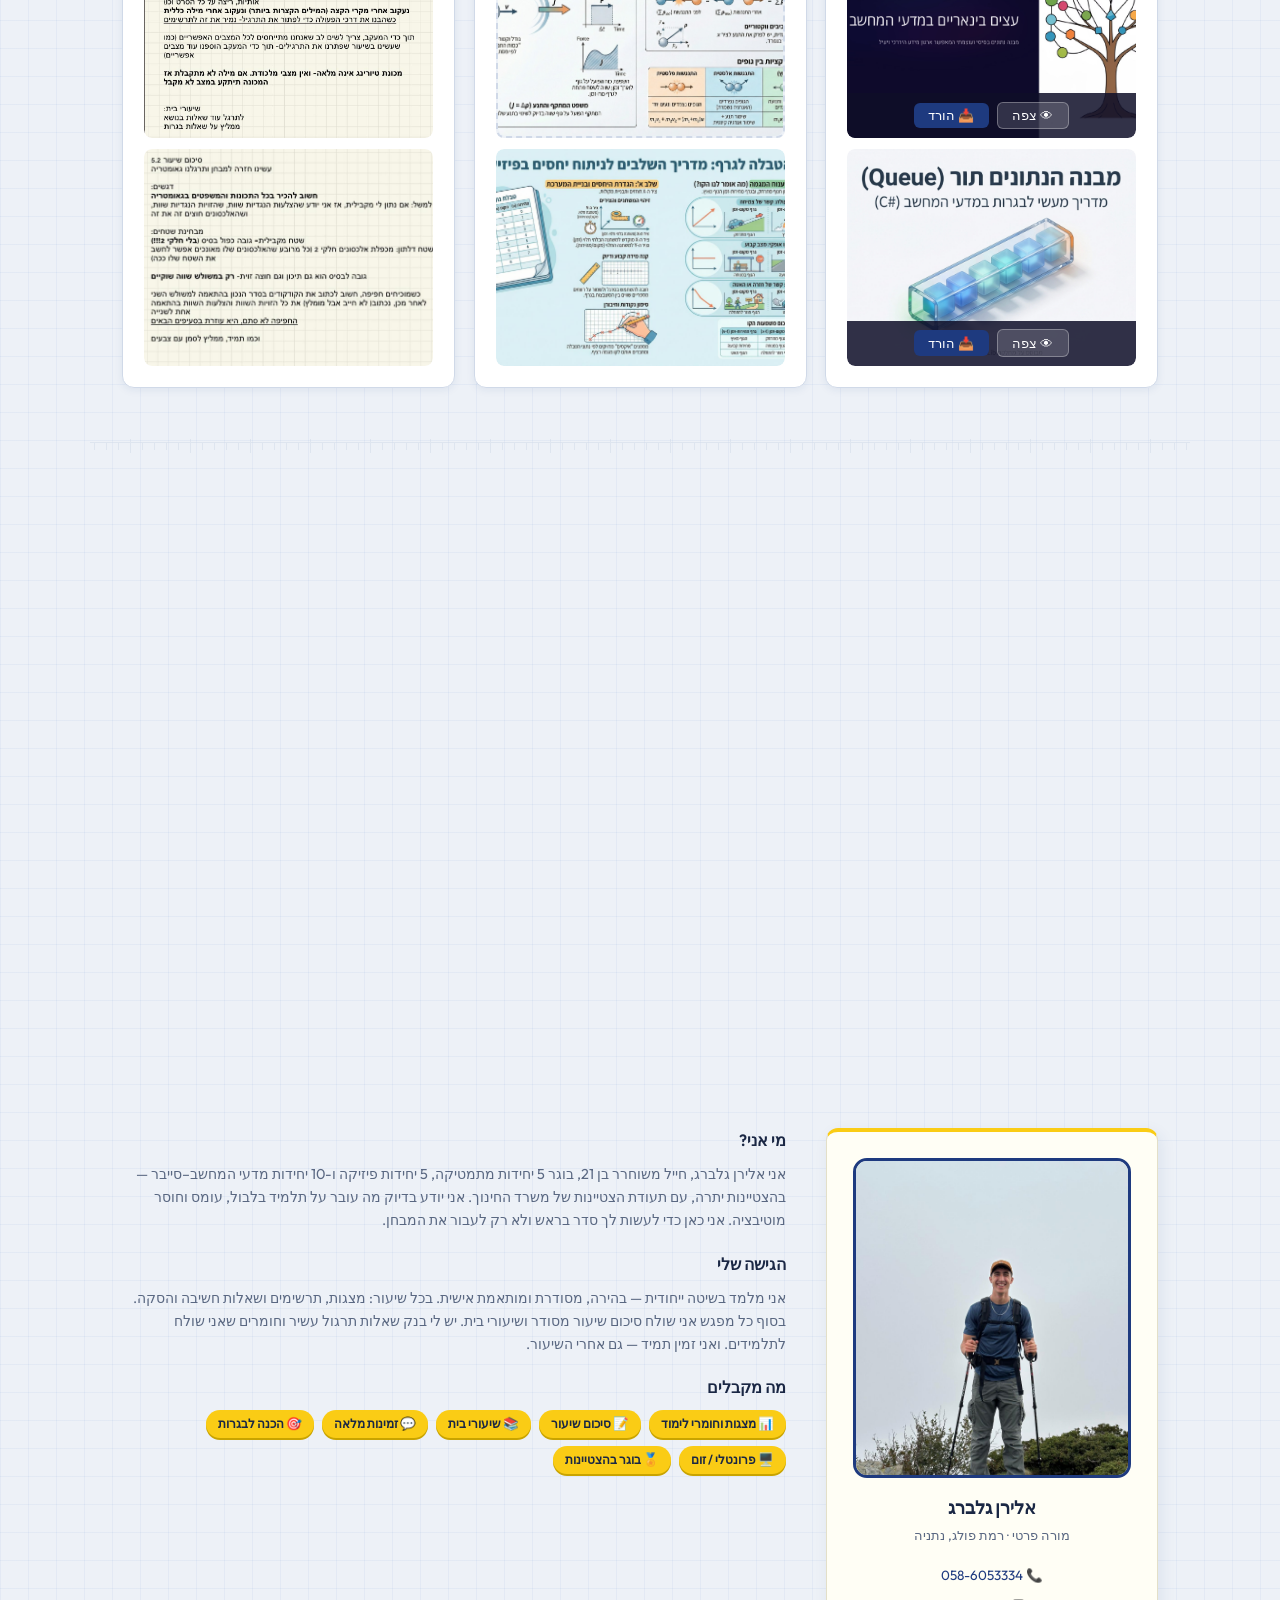
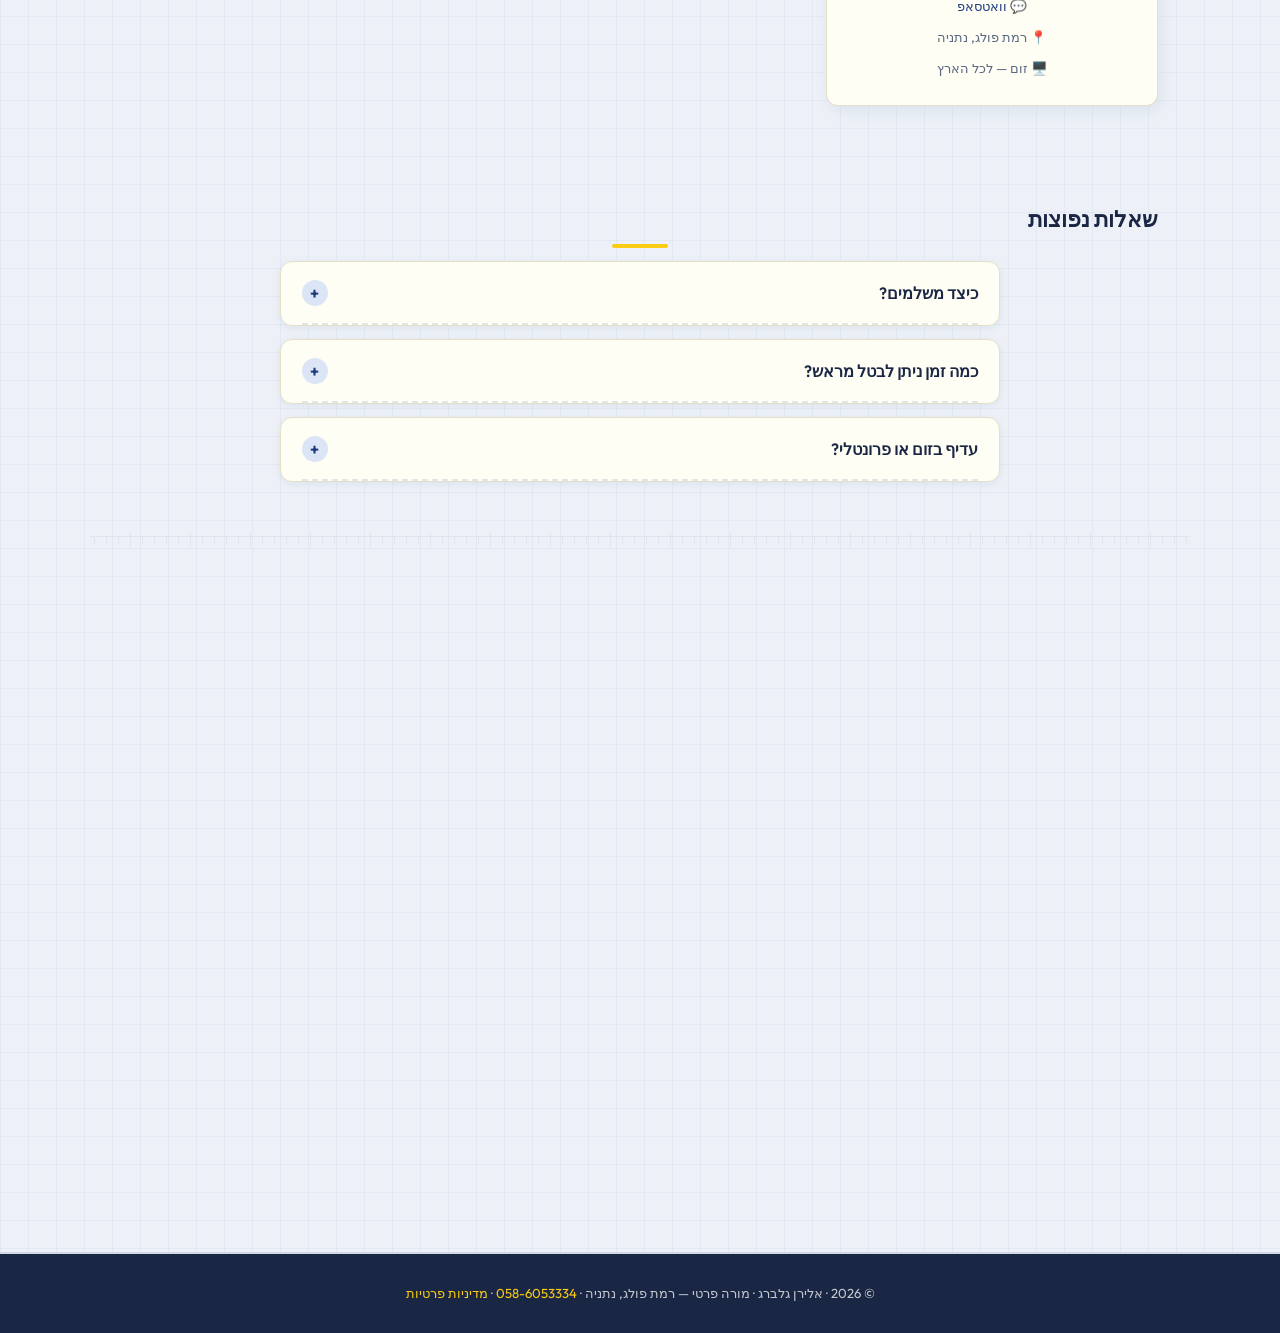
==== commit 9fd9b892: "קישור למדיניות פרטיות בתחתית האתר, תיאורי alt לתמונות, והסרת קובץ גיבוי ישן Co-Authored-By: Claude S" ====
--- a/index.html
+++ b/index.html
@@ -1508,7 +1508,7 @@
         </div>
         <!-- מצגת תור -->
         <div class="preview-slot" style="padding:0;overflow:hidden;position:relative;">
-          <img loading="lazy" src="images/img_12.jpg" style="width:100%;display:block;border-radius:8px;">
+          <img loading="lazy" src="images/img_12.jpg" alt="מצגת תור (Queue)" style="width:100%;display:block;border-radius:8px;">
           <div style="position:absolute;bottom:0;left:0;right:0;background:rgba(15,15,40,0.85);display:flex;gap:.5rem;align-items:center;justify-content:center;padding:.55rem;border-radius:0 0 8px 8px;"><button onclick="openLightboxPDF(this.closest('.preview-slot').querySelector('a').href)" style="background:rgba(255,255,255,0.15);color:white;border:1px solid rgba(255,255,255,0.3);border-radius:6px;padding:.3rem .9rem;font-size:.8rem;cursor:pointer;font-family:inherit;">👁 צפה</button><button onclick="this.closest('.preview-slot').querySelector('a').click()" style="background:var(--accent);color:white;border:none;border-radius:6px;padding:.3rem .9rem;font-size:.8rem;cursor:pointer;font-family:inherit;">📥 הורד</button></div>
           <a href="files/doc_2.pdf" download="תור-Queue.pdf" style="display:none"></a>
         </div>
@@ -1547,11 +1547,11 @@
       </div>
       <div class="preview-slots">
                 <div class="preview-slot" style="padding:0;overflow:hidden;position:relative;cursor:pointer;" onclick="openLightbox(this.querySelector('img').src)">
-          <img loading="lazy" src="images/img_15.jpg" style="width:100%;height:100%;object-fit:cover;">
+          <img loading="lazy" src="images/img_15.jpg" alt="דוגמה לסיכום שיעור" style="width:100%;height:100%;object-fit:cover;">
           <div style="position:absolute;bottom:0;left:0;right:0;background:rgba(0,0,0,0.6);color:white;font-size:.78rem;text-align:center;padding:.4rem;border-radius:0 0 8px 8px;opacity:0;transition:opacity .2s;" class="lbx-hint">&#128065; &#1500;&#1495;&#1509; &#1500;&#1510;&#1508;&#1497;&#1497;&#1492;</div>
         </div>
                 <div class="preview-slot" style="padding:0;overflow:hidden;position:relative;cursor:pointer;" onclick="openLightbox(this.querySelector('img').src)">
-          <img loading="lazy" src="images/img_16.jpg" style="width:100%;height:100%;object-fit:cover;">
+          <img loading="lazy" src="images/img_16.jpg" alt="דוגמה נוספת לסיכום שיעור" style="width:100%;height:100%;object-fit:cover;">
           <div style="position:absolute;bottom:0;left:0;right:0;background:rgba(0,0,0,0.6);color:white;font-size:.78rem;text-align:center;padding:.4rem;border-radius:0 0 8px 8px;opacity:0;transition:opacity .2s;" class="lbx-hint">&#128065; &#1500;&#1495;&#1509; &#1500;&#1510;&#1508;&#1497;&#1497;&#1492;</div>
         </div>
       </div>
@@ -1747,7 +1747,7 @@
 </section>
 
 <footer>
-  <p>© 2026 · אלירן גלברג · מורה פרטי — רמת פולג, נתניה · <a href="tel:+972586053334" style="color:var(--yellow);text-decoration:none;">058-6053334</a></p>
+  <p>© 2026 · אלירן גלברג · מורה פרטי — רמת פולג, נתניה · <a href="tel:+972586053334" style="color:var(--yellow);text-decoration:none;">058-6053334</a> · <a href="https://app.elirangelberg.com/privacy" style="color:var(--yellow);text-decoration:none;">מדיניות פרטיות</a></p>
 </footer>
 
 <script>
@@ -1840,7 +1840,7 @@
 
 <div id="lbx" onclick="if(event.target===this)closeLightbox()" style="display:none;position:fixed;inset:0;background:rgba(0,0,0,0.92);z-index:9999;align-items:center;justify-content:center;">
   <button onclick="closeLightbox()" style="position:absolute;top:1.2rem;right:1.2rem;background:rgba(255,255,255,0.15);border:1px solid rgba(255,255,255,0.3);color:white;border-radius:50%;width:2.4rem;height:2.4rem;font-size:1.2rem;cursor:pointer;line-height:1;z-index:1;">✕</button>
-  <img loading="lazy" id="lbx-img" src="" style="display:none;max-width:92vw;max-height:92vh;object-fit:contain;border-radius:10px;cursor:zoom-out;"/>
+  <img loading="lazy" id="lbx-img" src="" alt="תמונה מוגדלת" style="display:none;max-width:92vw;max-height:92vh;object-fit:contain;border-radius:10px;cursor:zoom-out;"/>
   <iframe id="lbx-pdf" src="" style="display:none;width:88vw;height:92vh;border:none;border-radius:10px;" allowfullscreen></iframe>
 </div>
 <script>
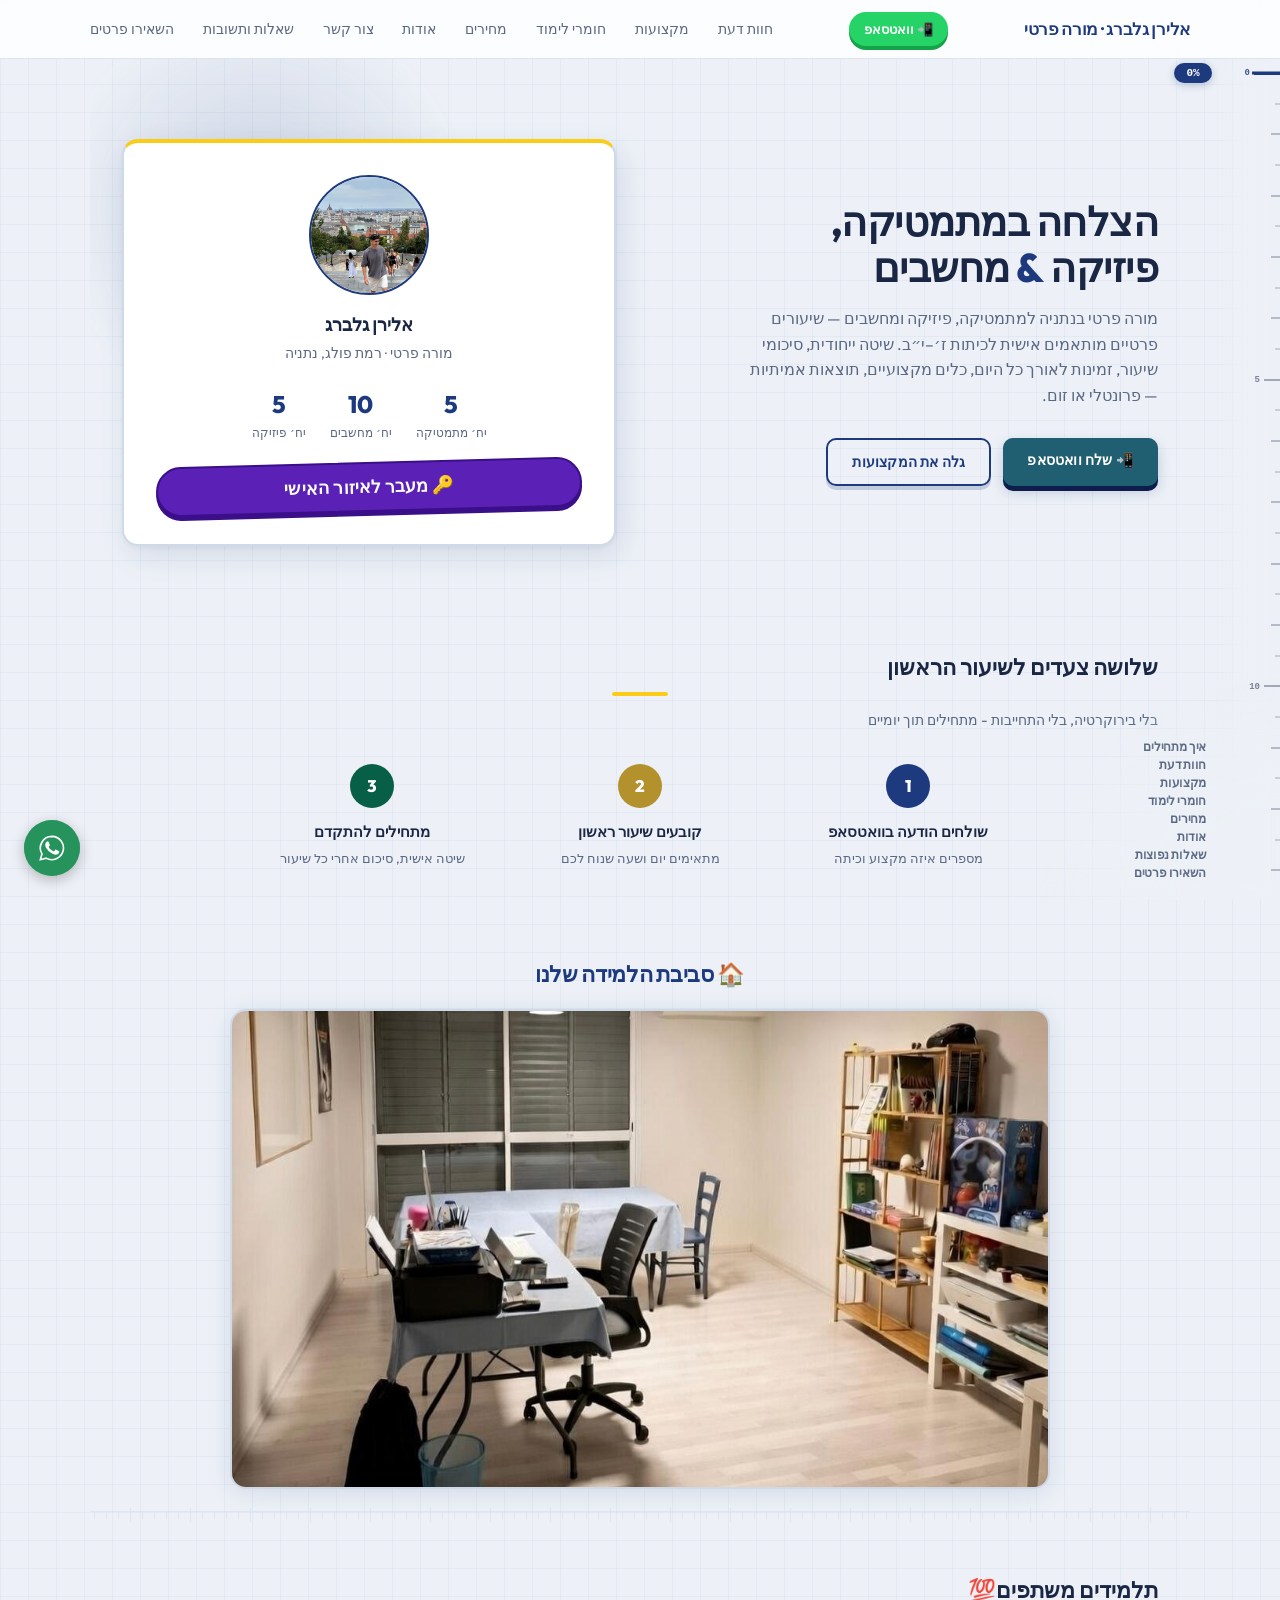
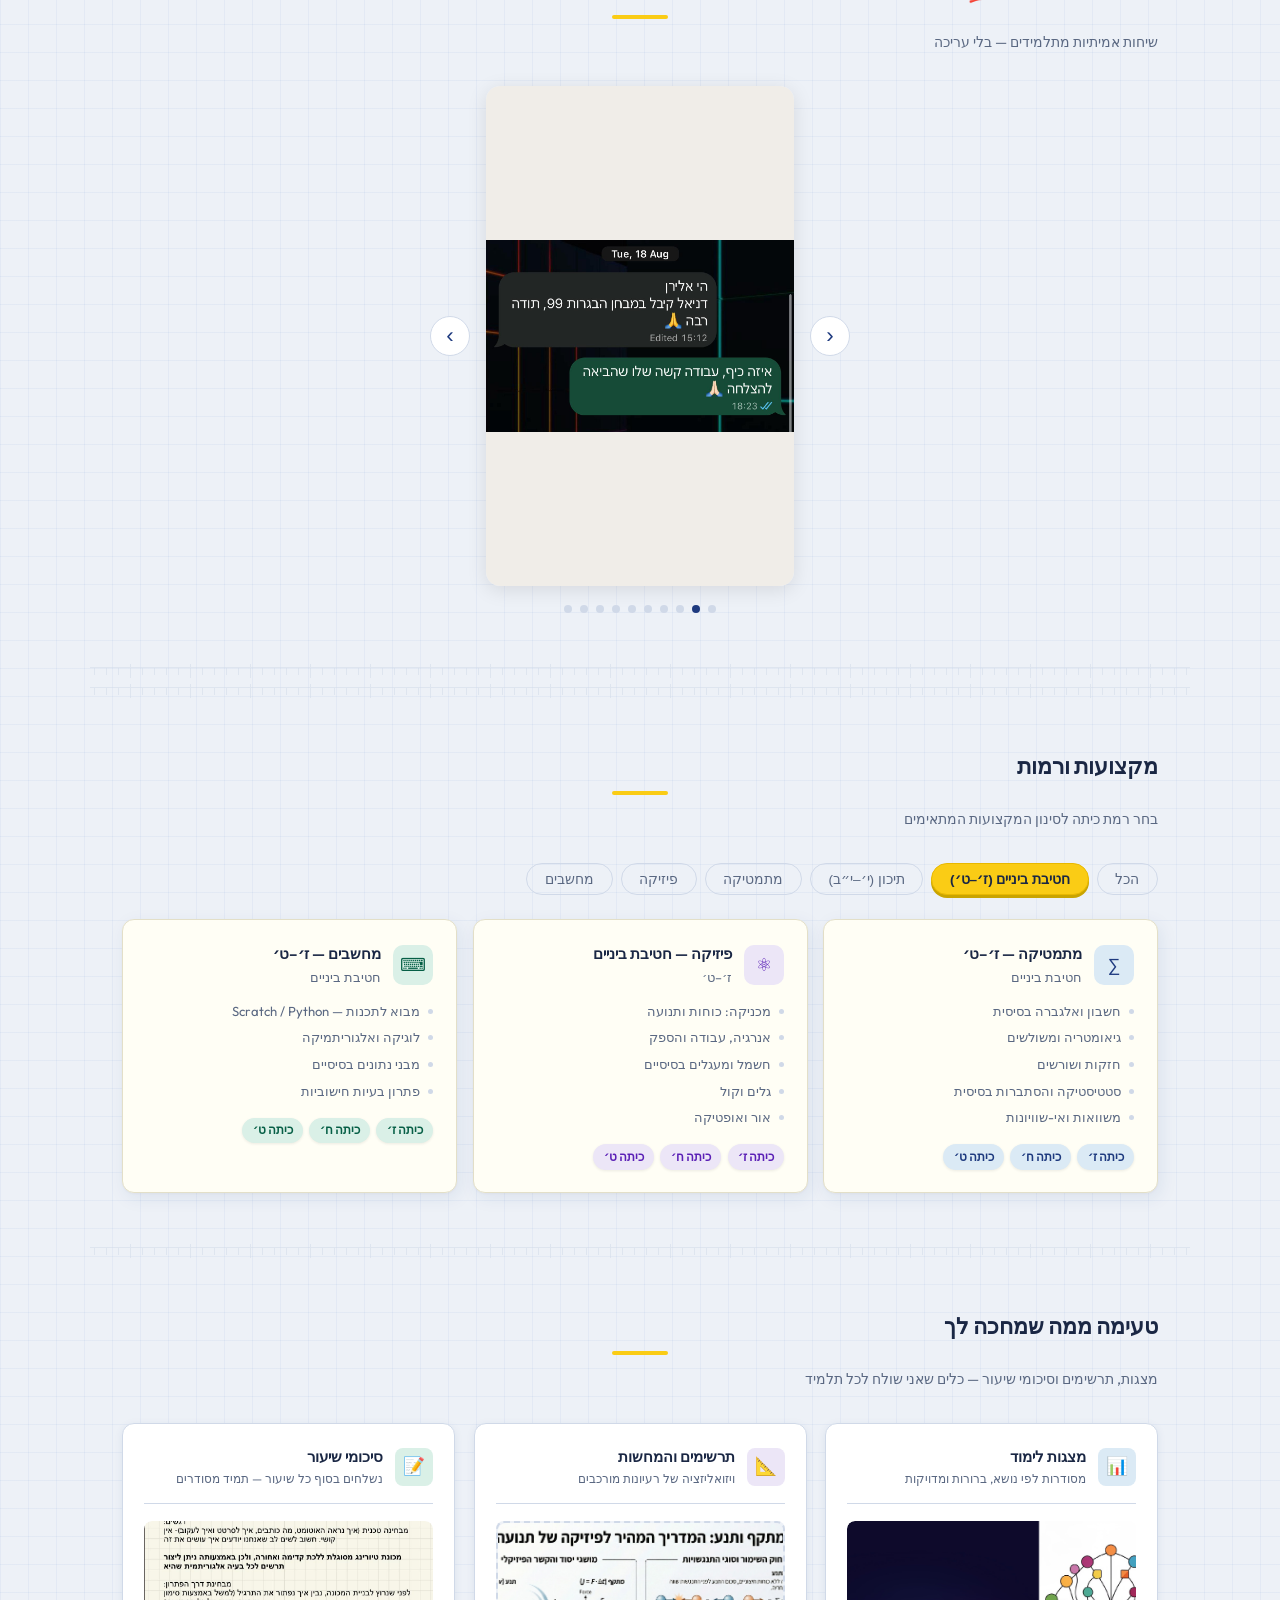
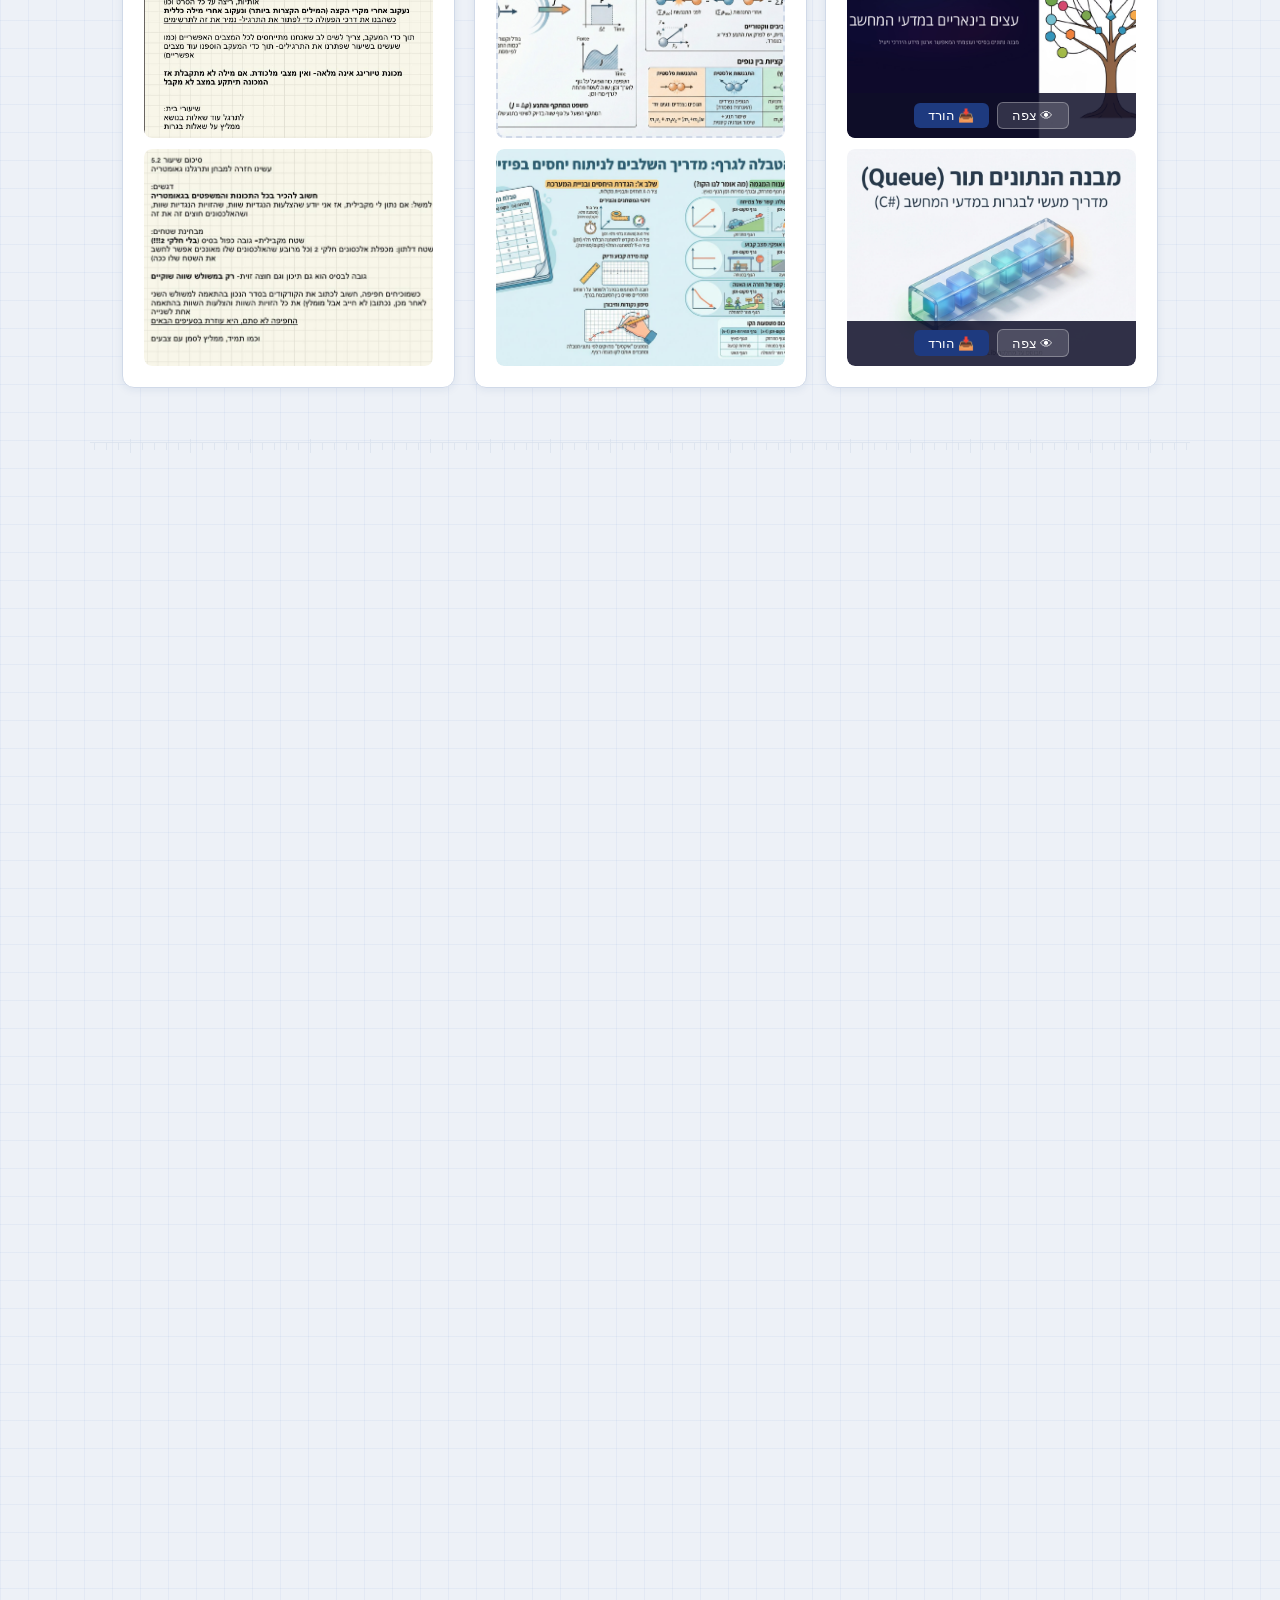
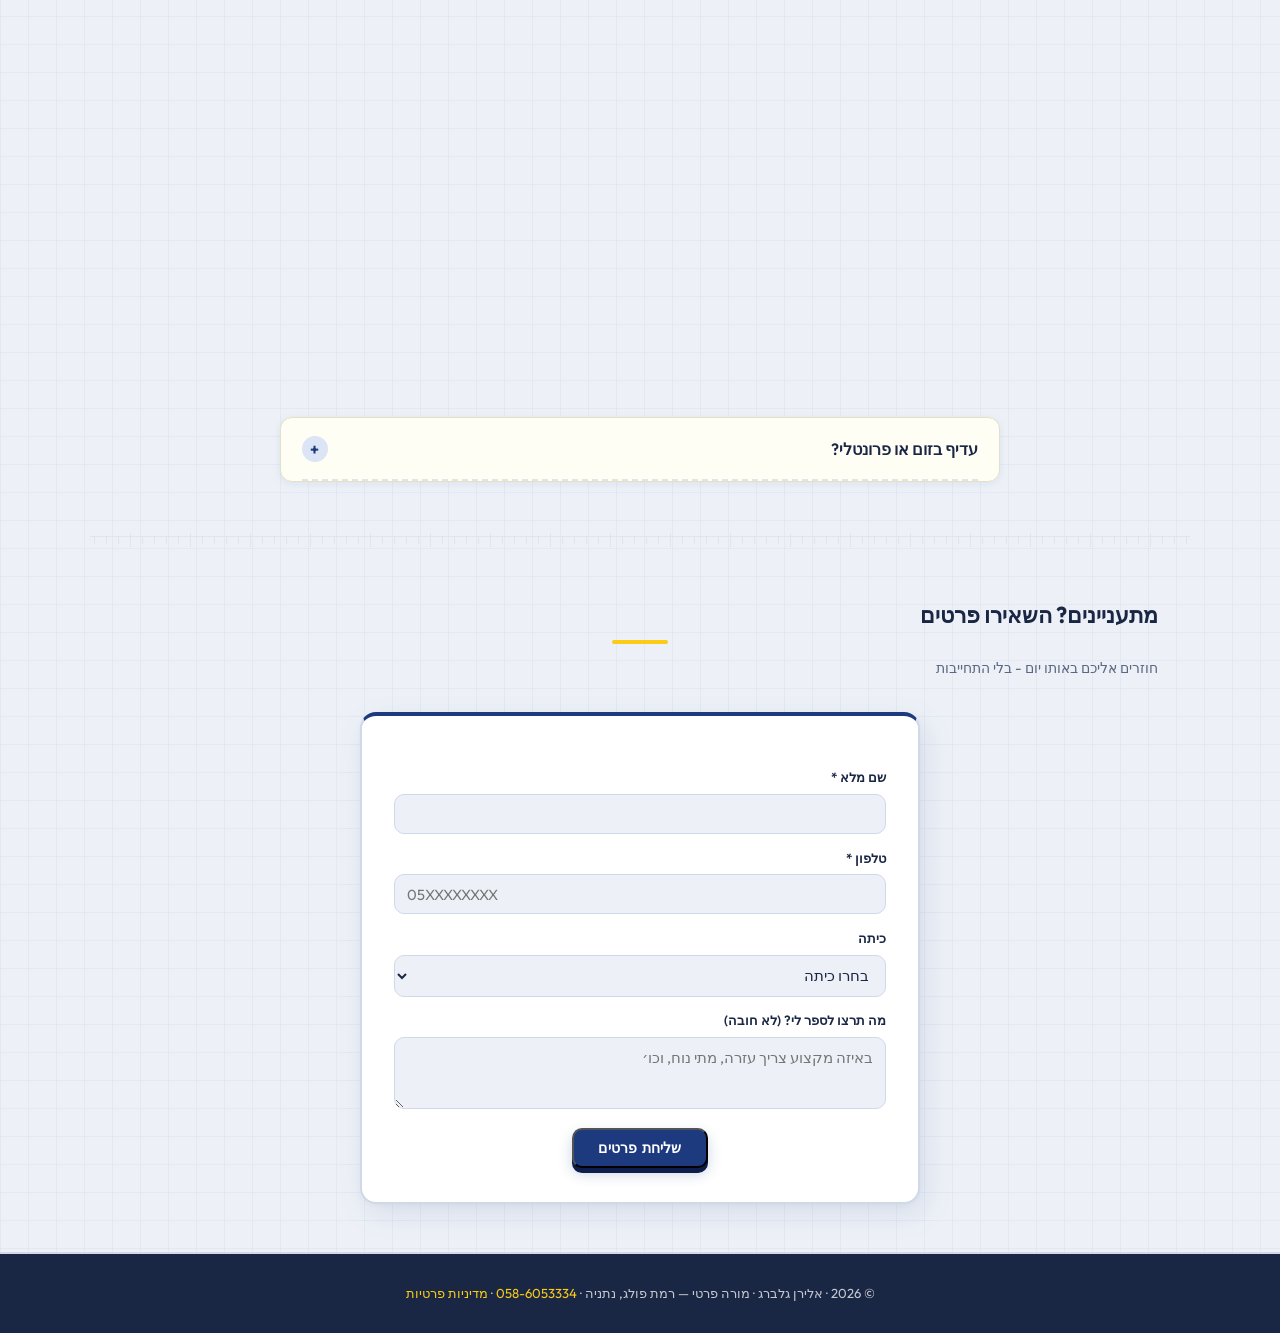
==== commit af383442: "סרגל התקדמות בצד המסך ושמות נושאים שעולים לאורכו, במקום חץ הגלילה Co-Authored-By: Claude Sonnet 5.5 " ====
--- a/index.html
+++ b/index.html
@@ -386,55 +386,6 @@
     .step-title { font-size: .92rem; font-weight: 700; margin-bottom: .3rem; }
     .step-sub { font-size: .8rem; color: var(--muted); }
 
-    /* ─── SCROLL INDICATOR ─── */
-    .scroll-indicator {
-      position: fixed;
-      bottom: 24px;
-      left: 50%;
-      transform: translateX(-50%);
-      z-index: 200;
-      display: flex;
-      flex-direction: column;
-      align-items: center;
-      gap: 6px;
-      cursor: pointer;
-      color: var(--muted);
-      font-size: 0.82rem;
-      background: rgba(255,255,255,0.92);
-      border: 1px solid var(--border);
-      border-radius: 20px;
-      padding: 8px 18px 10px;
-      box-shadow: 0 4px 16px rgba(30,58,127,0.13);
-      transition: opacity 0.4s ease, visibility 0.4s ease;
-      white-space: nowrap;
-      animation: fadeInUp 1s ease 0.8s both;
-    }
-    .scroll-indicator.hidden {
-      opacity: 0;
-      visibility: hidden;
-      pointer-events: none;
-    }
-    .scroll-arrow {
-      width: 28px;
-      height: 28px;
-      border: 2px solid var(--accent);
-      border-radius: 50%;
-      display: flex;
-      align-items: center;
-      justify-content: center;
-      font-size: 1rem;
-      color: var(--accent);
-      animation: bounce 1.8s ease-in-out infinite;
-    }
-    @keyframes bounce {
-      0%, 100% { transform: translateY(0); }
-      50% { transform: translateY(5px); }
-    }
-    @keyframes fadeInUp {
-      from { opacity: 0; transform: translateX(-50%) translateY(10px); }
-      to { opacity: 1; transform: translateX(-50%) translateY(0); }
-    }
-
     /* ─── SECTION ─── */
     section { max-width: 1100px; margin: 0 auto; padding: 3rem 2rem; }
     .section-title {
@@ -1121,6 +1072,7 @@
       .reveal { transition: none; opacity: 1; transform: none; }
     }
   </style>
+  <link rel="stylesheet" href="scroll-guide.css"/>
 </head>
 <body>
 
@@ -1171,12 +1123,6 @@
 <a href="https://wa.me/972586053334" target="_blank" class="floating-wa" aria-label="שליחת הודעה בוואטסאפ">
   <svg width="28" height="28" viewBox="0 0 24 24" fill="#fff"><path d="M17.5 14.4c-.3-.15-1.7-.85-2-.95-.27-.1-.46-.15-.66.15-.2.3-.76.95-.93 1.15-.17.2-.34.22-.63.07-.3-.15-1.24-.46-2.37-1.47-.87-.78-1.46-1.74-1.63-2.03-.17-.3-.02-.46.13-.6.13-.13.3-.35.44-.52.15-.17.2-.3.3-.5.1-.2.05-.37-.02-.52-.08-.15-.66-1.6-.9-2.19-.24-.58-.48-.5-.66-.5h-.56c-.2 0-.52.07-.79.37-.27.3-1.04 1.02-1.04 2.48 0 1.46 1.07 2.87 1.22 3.07.15.2 2.1 3.2 5.08 4.49.71.3 1.26.49 1.7.62.71.23 1.36.2 1.87.12.57-.08 1.7-.7 1.94-1.37.24-.68.24-1.25.17-1.37-.07-.12-.26-.2-.56-.35z"/><path d="M12 2a10 10 0 00-8.6 15.1L2 22l4.9-1.3A10 10 0 1012 2z" fill="none" stroke="#fff" stroke-width="1.4"/></svg>
 </a>
-
-<!-- SCROLL DOWN INDICATOR -->
-<div class="scroll-indicator">
-  <span>גלול למטה לעוד מידע</span>
-  <div class="scroll-arrow">&#8595;</div>
-</div>
 
 <!-- HOW IT WORKS -->
 <section id="how-it-works">
@@ -1812,21 +1758,6 @@
     navList.querySelectorAll('a').forEach(a =>
       a.addEventListener('click', () => navList.classList.remove('open'))
     );
-  }
-
-  // ─── SCROLL INDICATOR ───
-  const scrollIndicator = document.querySelector('.scroll-indicator');
-  if (scrollIndicator) {
-    window.addEventListener('scroll', () => {
-      if (window.scrollY > 80) {
-        scrollIndicator.classList.add('hidden');
-      } else {
-        scrollIndicator.classList.remove('hidden');
-      }
-    }, { passive: true });
-    scrollIndicator.addEventListener('click', () => {
-      window.scrollBy({ top: window.innerHeight * 0.8, behavior: 'smooth' });
-    });
   }
 
   function torGo(n) { torCur = n; torUpdate(); }
@@ -2076,5 +2007,6 @@
     }
   })();
 </script>
+<script src="scroll-guide.js" defer></script>
 </body>
 </html>
--- a/scroll-guide.css
+++ b/scroll-guide.css
@@ -0,0 +1,129 @@
+/* Scroll guide - see scroll-guide.js. Everything lives in one fixed layer
+   under the nav bar (z-index 90 < nav's 100), so it never covers the menu. */
+
+.sg-layer {
+  position: fixed;
+  inset: 0;
+  z-index: 90;
+  pointer-events: none;
+  opacity: 0;
+  transition: opacity .6s ease .2s;
+}
+.sg-ready .sg-layer { opacity: 1; }
+
+/* Frosted strip behind the ruler so ticks stay readable over any content. */
+.sg-rail-bg {
+  position: fixed;
+  top: var(--sg-top, 58px);
+  right: 0;
+  bottom: 0;
+  width: var(--sg-w, 30px);
+  background: rgba(237, 241, 247, .45);
+  background: color-mix(in srgb, var(--bg) 45%, transparent);
+  -webkit-backdrop-filter: blur(9px);
+  backdrop-filter: blur(9px);
+  -webkit-mask-image: linear-gradient(to left, #000 45%, rgba(0,0,0,.35) 75%, transparent 100%);
+  mask-image: linear-gradient(to left, #000 45%, rgba(0,0,0,.35) 75%, transparent 100%);
+}
+
+/* Soft frosted corners behind the title stacks (wide screens only). */
+.sg-fade {
+  position: fixed;
+  right: 0;
+  width: 250px;
+  opacity: 0;
+  transition: opacity .35s ease;
+  background: rgba(237, 241, 247, .72);
+  background: color-mix(in srgb, var(--bg) 72%, transparent);
+  -webkit-backdrop-filter: blur(9px);
+  backdrop-filter: blur(9px);
+  display: none;
+}
+.sg-fade-top {
+  top: var(--sg-top, 58px);
+  height: 380px;
+  -webkit-mask-image: radial-gradient(100% 100% at 100% 0%, #000 38%, rgba(0,0,0,.82) 56%, rgba(0,0,0,.48) 72%, rgba(0,0,0,.2) 86%, transparent 97%);
+  mask-image: radial-gradient(100% 100% at 100% 0%, #000 38%, rgba(0,0,0,.82) 56%, rgba(0,0,0,.48) 72%, rgba(0,0,0,.2) 86%, transparent 97%);
+}
+.sg-fade-bottom {
+  bottom: 0;
+  height: 230px;
+  -webkit-mask-image: radial-gradient(100% 100% at 100% 100%, #000 38%, rgba(0,0,0,.82) 56%, rgba(0,0,0,.48) 72%, rgba(0,0,0,.2) 86%, transparent 97%);
+  mask-image: radial-gradient(100% 100% at 100% 100%, #000 38%, rgba(0,0,0,.82) 56%, rgba(0,0,0,.48) 72%, rgba(0,0,0,.2) 86%, transparent 97%);
+}
+.sg-full .sg-fade { display: block; }
+
+/* The ruler itself. Hover/drag only for a mouse - on touch the page scrolls as usual. */
+.sg-rail {
+  position: fixed;
+  top: var(--sg-top, 58px);
+  right: 0;
+  bottom: 0;
+  width: var(--sg-w, 30px);
+  pointer-events: none;
+}
+.sg-rail canvas { display: block; }
+@media (hover: hover) and (pointer: fine) {
+  .sg-rail { pointer-events: auto; cursor: crosshair; touch-action: none; }
+}
+
+/* Section names, one span per letter so each can travel on its own. */
+.sg-titles { position: fixed; inset: 0; pointer-events: none; }
+.sg-title {
+  position: absolute;
+  left: 0;
+  top: 0;
+  width: 0;
+  height: 0;
+  display: block;
+  text-decoration: none;
+}
+.sg-l {
+  position: absolute;
+  left: 0;
+  top: 0;
+  display: block;
+  white-space: pre;
+  line-height: 1;
+  font-family: inherit;
+  font-weight: 800;
+  pointer-events: none;
+  text-shadow: 0 0 3px var(--bg), 0 0 9px var(--bg);
+}
+/* Only titles resting in the stacks are clickable (jump to that section). */
+.sg-full .sg-title.sg-rest .sg-l { pointer-events: auto; cursor: pointer; }
+@media (hover: hover) and (pointer: fine) {
+  .sg-full .sg-title.sg-rest:hover .sg-l { color: var(--accent) !important; }
+}
+
+/* Percentage tag that follows the marker. */
+.sg-chip {
+  position: fixed;
+  top: 0;
+  right: calc(var(--sg-w, 30px) + 4px);
+  min-width: 38px;
+  padding: 1px 7px;
+  border-radius: 10px;
+  background: var(--accent);
+  color: #fff;
+  font: 700 11px/18px ui-monospace, SFMono-Regular, Menlo, Consolas, monospace;
+  font-variant-numeric: tabular-nums;
+  text-align: center;
+  direction: ltr;
+  box-shadow: 0 2px 8px rgba(30, 58, 127, .28);
+  transition: opacity .35s ease;
+  will-change: transform;
+}
+.sg-chip.is-idle { opacity: .6; }
+.sg-chip-hover {
+  background: #fff;
+  color: var(--accent);
+  border: 1px solid var(--accent);
+  padding: 0 6px;
+  opacity: 0;
+}
+
+@media (prefers-reduced-motion: reduce) {
+  .sg-layer, .sg-chip, .sg-fade { transition: none; }
+}
+@media print { .sg-layer { display: none; } }
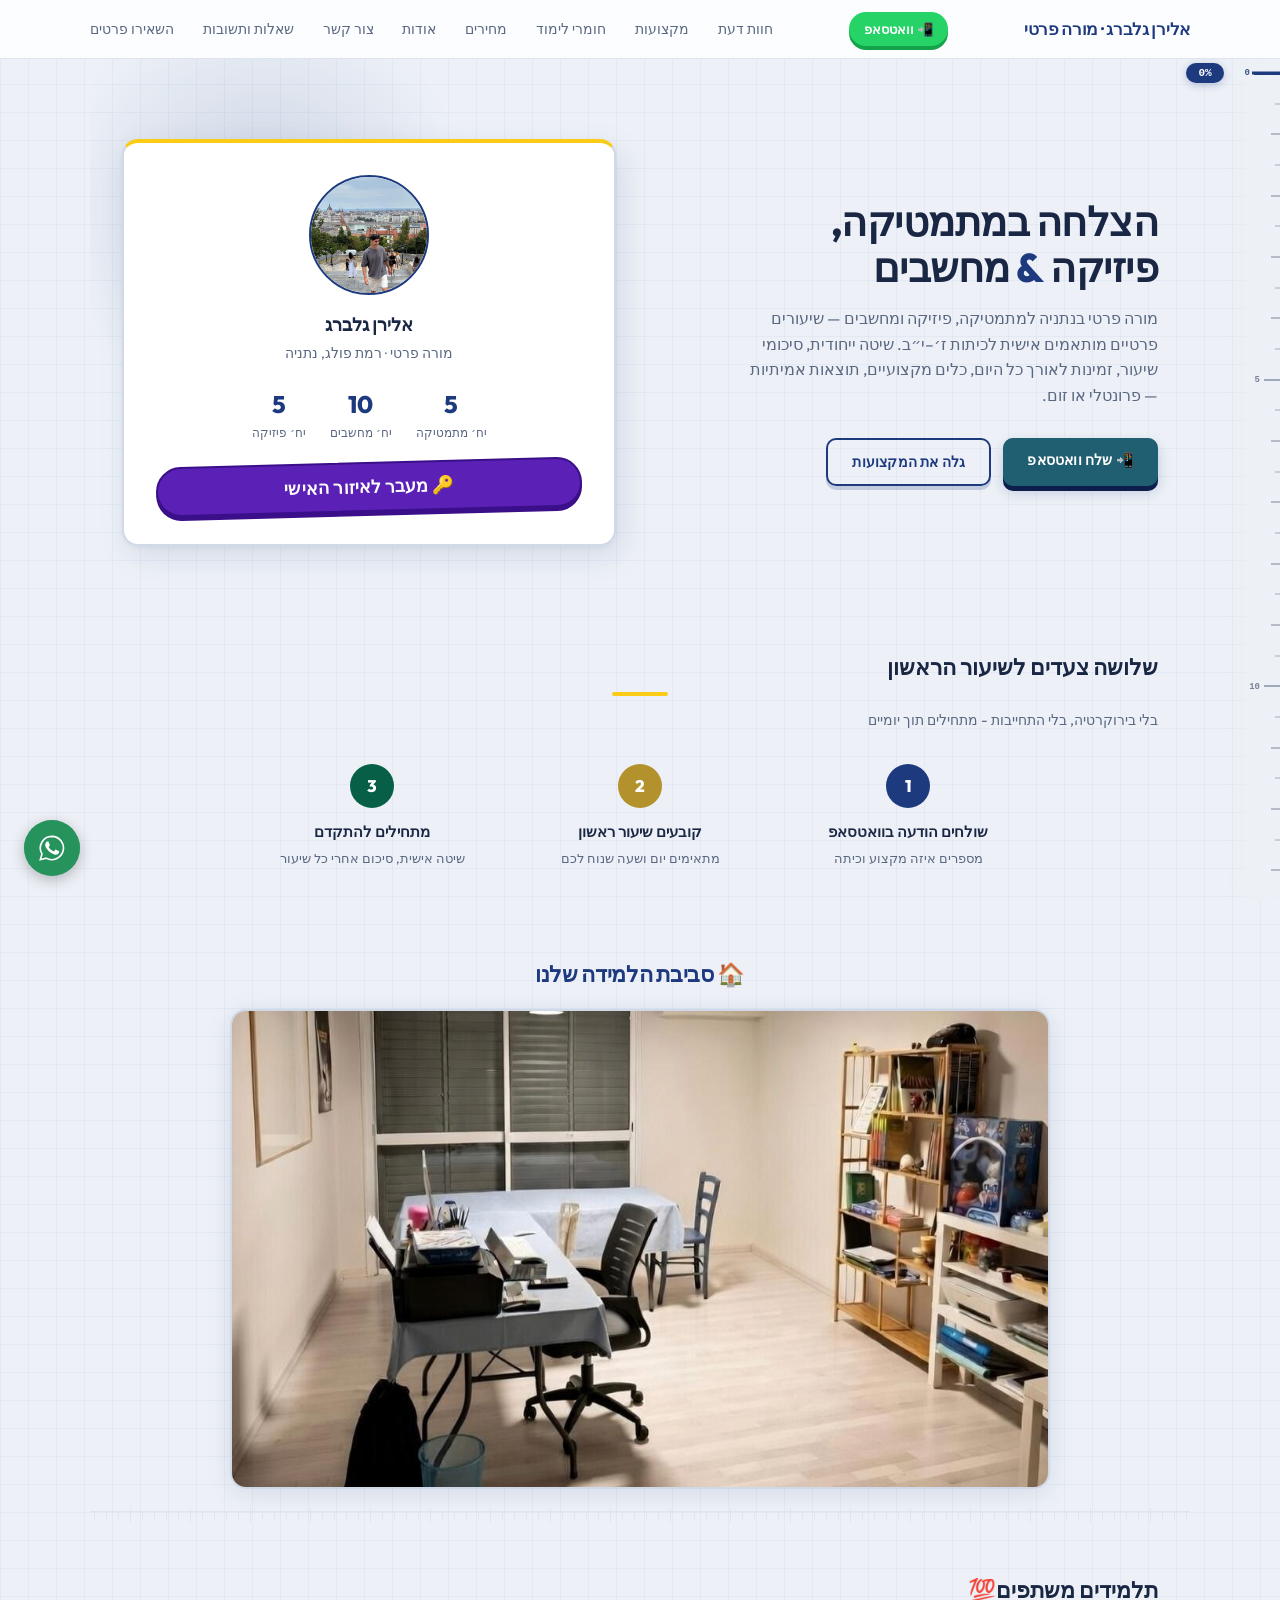
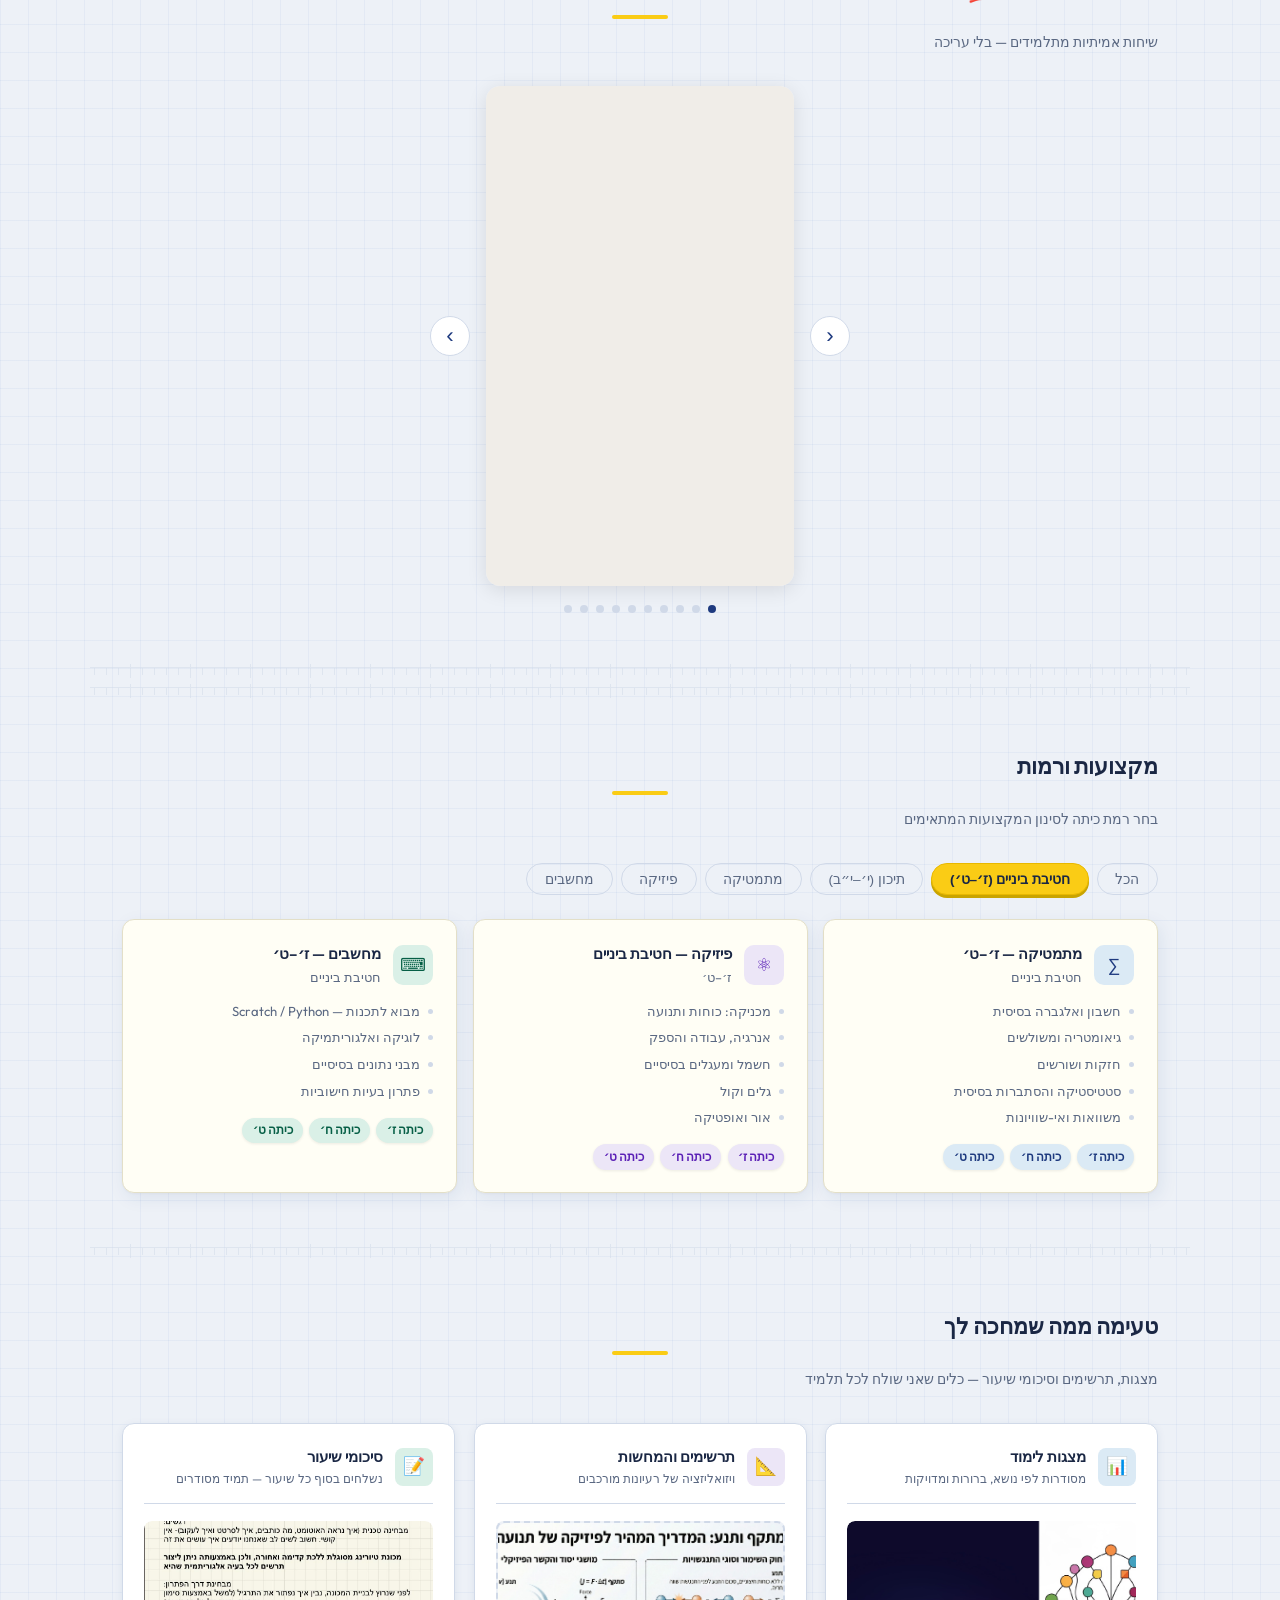
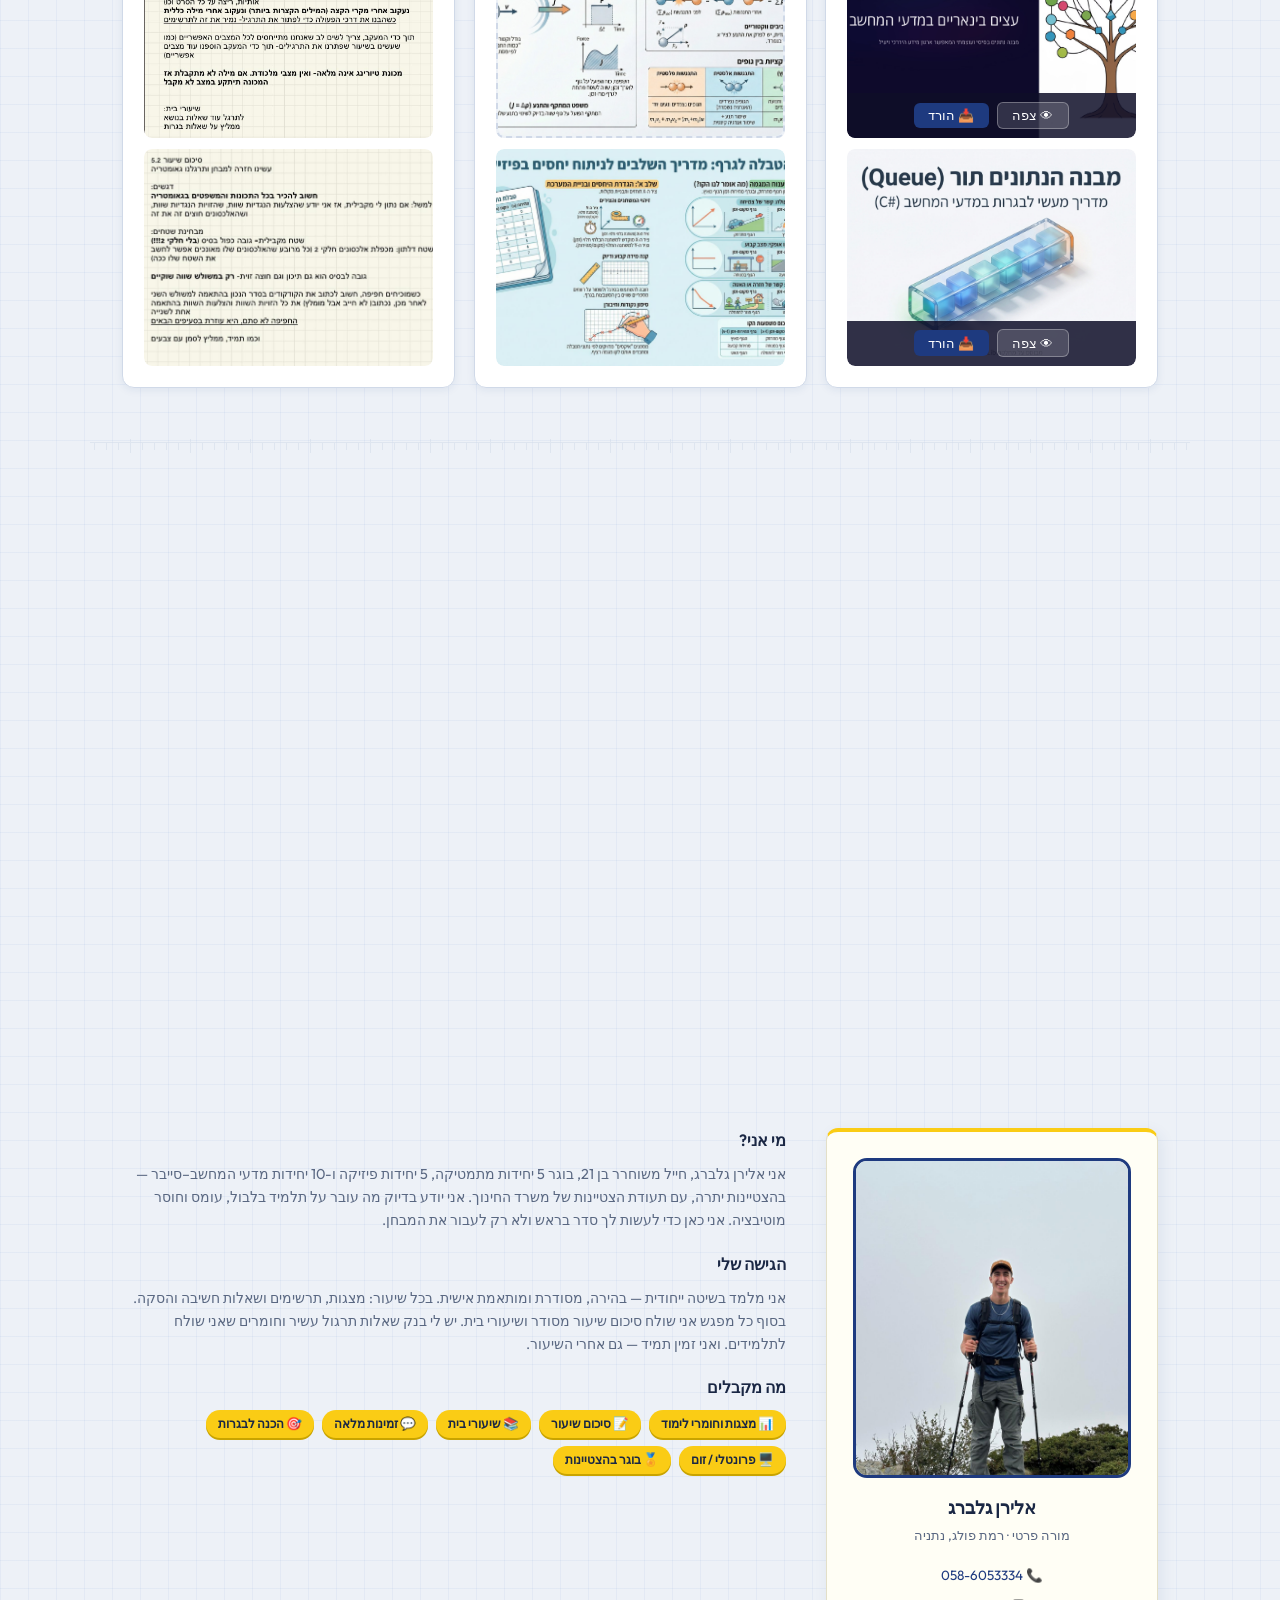
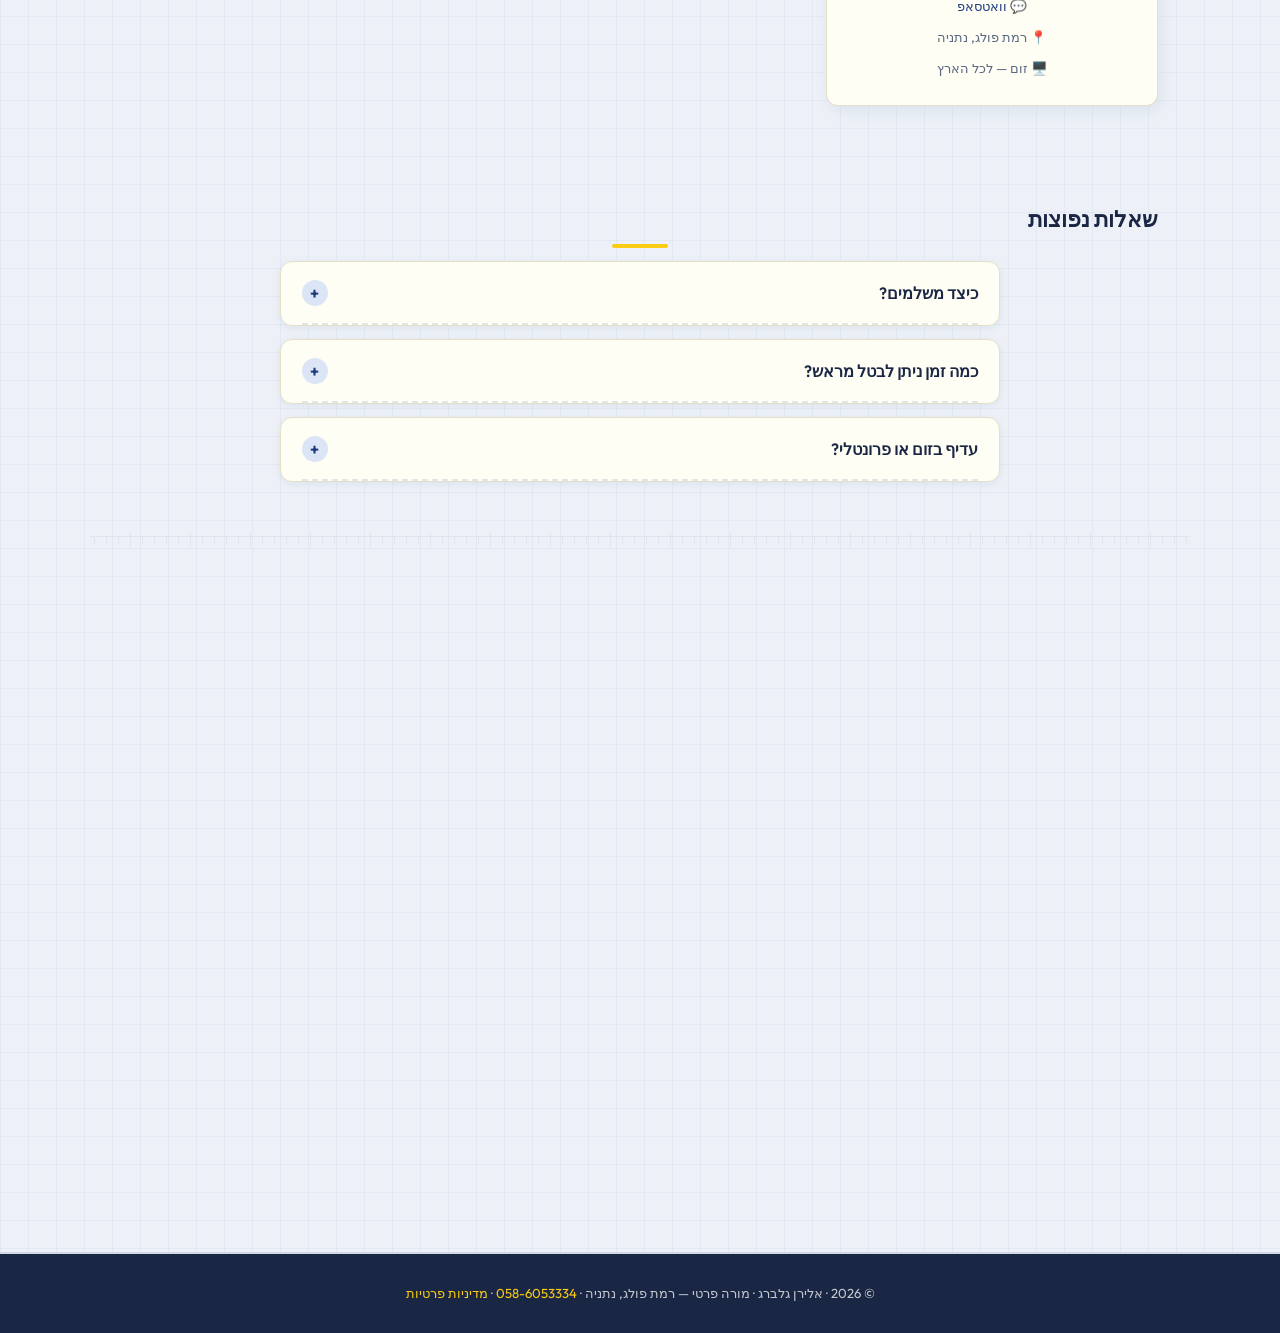
==== commit d2a0bb7b: "כותרות הנושאים קופצות פנימה אות אחרי אות במקומן, והסרת שמות הנושאים שעלו בצד Co-Authored-By: Claude " ====
--- a/index.html
+++ b/index.html
@@ -1149,7 +1149,7 @@
 
 <!-- OFFICE SECTION -->
 <div style="max-width:900px;margin:0 auto;padding:2.5rem 2rem 1rem;text-align:center;">
-  <div style="font-size:1.4rem;font-weight:700;color:var(--accent);margin-bottom:1rem;letter-spacing:-0.3px;">
+  <div data-sg-title style="font-size:1.4rem;font-weight:700;color:var(--accent);margin-bottom:1rem;letter-spacing:-0.3px;">
     🏠 סביבת הלמידה שלנו
   </div>
   <img loading="lazy" src="images/office_new.jpg" alt="חדר הלימוד של אלירן" style="width:100%;max-width:820px;border-radius:16px;box-shadow:0 4px 24px rgba(30,58,127,0.12);border:2px solid var(--border);display:block;margin:0 auto;object-fit:cover;max-height:480px;"/>
--- a/scroll-guide.css
+++ b/scroll-guide.css
@@ -1,5 +1,6 @@
-/* Scroll guide - see scroll-guide.js. Everything lives in one fixed layer
-   under the nav bar (z-index 90 < nav's 100), so it never covers the menu. */
+/* Scroll guide - see scroll-guide.js.
+   The ruler lives in one fixed layer under the nav bar (z-index 90 < nav's 100),
+   so it never covers the menu. */
 
 .sg-layer {
   position: fixed;
@@ -26,33 +27,6 @@
   mask-image: linear-gradient(to left, #000 45%, rgba(0,0,0,.35) 75%, transparent 100%);
 }
 
-/* Soft frosted corners behind the title stacks (wide screens only). */
-.sg-fade {
-  position: fixed;
-  right: 0;
-  width: 250px;
-  opacity: 0;
-  transition: opacity .35s ease;
-  background: rgba(237, 241, 247, .72);
-  background: color-mix(in srgb, var(--bg) 72%, transparent);
-  -webkit-backdrop-filter: blur(9px);
-  backdrop-filter: blur(9px);
-  display: none;
-}
-.sg-fade-top {
-  top: var(--sg-top, 58px);
-  height: 380px;
-  -webkit-mask-image: radial-gradient(100% 100% at 100% 0%, #000 38%, rgba(0,0,0,.82) 56%, rgba(0,0,0,.48) 72%, rgba(0,0,0,.2) 86%, transparent 97%);
-  mask-image: radial-gradient(100% 100% at 100% 0%, #000 38%, rgba(0,0,0,.82) 56%, rgba(0,0,0,.48) 72%, rgba(0,0,0,.2) 86%, transparent 97%);
-}
-.sg-fade-bottom {
-  bottom: 0;
-  height: 230px;
-  -webkit-mask-image: radial-gradient(100% 100% at 100% 100%, #000 38%, rgba(0,0,0,.82) 56%, rgba(0,0,0,.48) 72%, rgba(0,0,0,.2) 86%, transparent 97%);
-  mask-image: radial-gradient(100% 100% at 100% 100%, #000 38%, rgba(0,0,0,.82) 56%, rgba(0,0,0,.48) 72%, rgba(0,0,0,.2) 86%, transparent 97%);
-}
-.sg-full .sg-fade { display: block; }
-
 /* The ruler itself. Hover/drag only for a mouse - on touch the page scrolls as usual. */
 .sg-rail {
   position: fixed;
@@ -65,35 +39,6 @@
 .sg-rail canvas { display: block; }
 @media (hover: hover) and (pointer: fine) {
   .sg-rail { pointer-events: auto; cursor: crosshair; touch-action: none; }
-}
-
-/* Section names, one span per letter so each can travel on its own. */
-.sg-titles { position: fixed; inset: 0; pointer-events: none; }
-.sg-title {
-  position: absolute;
-  left: 0;
-  top: 0;
-  width: 0;
-  height: 0;
-  display: block;
-  text-decoration: none;
-}
-.sg-l {
-  position: absolute;
-  left: 0;
-  top: 0;
-  display: block;
-  white-space: pre;
-  line-height: 1;
-  font-family: inherit;
-  font-weight: 800;
-  pointer-events: none;
-  text-shadow: 0 0 3px var(--bg), 0 0 9px var(--bg);
-}
-/* Only titles resting in the stacks are clickable (jump to that section). */
-.sg-full .sg-title.sg-rest .sg-l { pointer-events: auto; cursor: pointer; }
-@media (hover: hover) and (pointer: fine) {
-  .sg-full .sg-title.sg-rest:hover .sg-l { color: var(--accent) !important; }
 }
 
 /* Percentage tag that follows the marker. */
@@ -123,7 +68,30 @@
   opacity: 0;
 }
 
+/* Section titles: each word is a window, each letter springs up into it.
+   Padding/negative margin give descenders room without moving the layout. */
+.sg-word {
+  display: inline-block;
+  vertical-align: top;
+  overflow: hidden;
+  padding: .18em .03em .32em;
+  margin: -.18em -.03em -.32em;
+}
+.sg-ch {
+  display: inline-block;
+  transform: translateY(115%);
+  transition: transform .75s cubic-bezier(.2, .9, .25, 1);
+}
+.sg-split.is-in .sg-ch { transform: none; }
+
+/* The yellow underline draws itself in right after the letters. */
+.sg-split.section-title::after {
+  transform: scaleX(0);
+  transition: transform .6s cubic-bezier(.2, .9, .25, 1) .45s;
+}
+.sg-split.section-title.is-in::after { transform: scaleX(1); }
+
 @media (prefers-reduced-motion: reduce) {
-  .sg-layer, .sg-chip, .sg-fade { transition: none; }
+  .sg-layer, .sg-chip { transition: none; }
 }
 @media print { .sg-layer { display: none; } }
